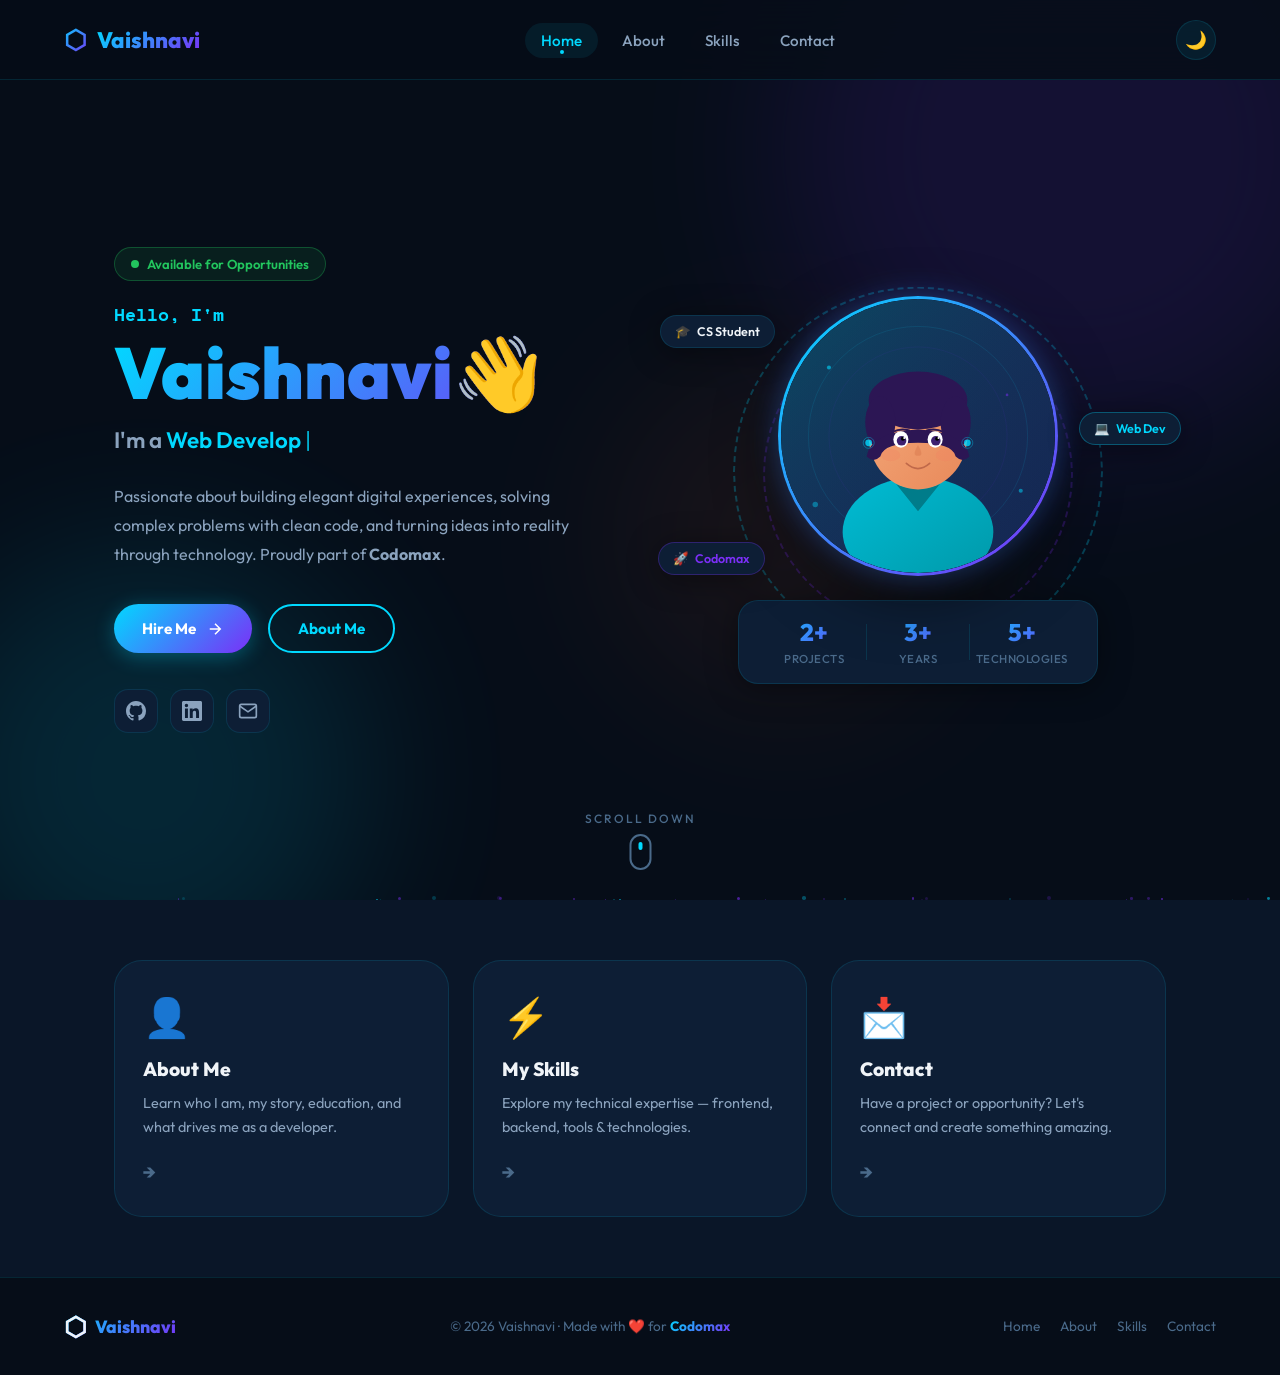
==== index.html @ a6d683fa "Initial commit" ====
<!DOCTYPE html>
<html lang="en">

<head>
    <meta charset="UTF-8">
    <meta name="viewport" content="width=device-width, initial-scale=1.0">
    <meta name="description"
        content="Vaishnavi – Computer Science Student & Web Developer at Codomax. Portfolio home page.">
    <title>Home | Vaishnavi – Codomax</title>
    <link rel="preconnect" href="https://fonts.googleapis.com">
    <link rel="preconnect" href="https://fonts.gstatic.com" crossorigin>
    <link
        href="https://fonts.googleapis.com/css2?family=Outfit:wght@300;400;500;600;700;800;900&family=Space+Mono:wght@400;700&display=swap"
        rel="stylesheet">
    <link rel="stylesheet" href="style.css">
</head>

<body>

    <!-- ===== NAVBAR ===== -->
    <header id="header">
        <nav class="navbar" id="navbar">
            <a href="index.html" class="logo-wrap">
                <span class="logo-icon">⬡</span>
                <span class="logo-text">Vaishnavi</span>
            </a>
            <ul class="nav-links" id="navLinks">
                <li><a href="index.html" class="nav-link active">Home</a></li>
                <li><a href="about.html" class="nav-link">About</a></li>
                <li><a href="skills.html" class="nav-link">Skills</a></li>
                <li><a href="contact.html" class="nav-link">Contact</a></li>
            </ul>
            <div class="nav-actions">
                <button id="themeBtn" aria-label="Toggle theme">🌙</button>
                <button class="hamburger" id="hamburger" aria-label="Toggle menu">
                    <span></span><span></span><span></span>
                </button>
            </div>
        </nav>
    </header>


    <!-- ===== HERO / HOME ===== -->
    <section id="home" class="hero-section">

        <!-- Animated background blobs -->
        <div class="blob blob-1"></div>
        <div class="blob blob-2"></div>
        <div class="blob blob-3"></div>
        <div class="particles" id="particles"></div>

        <div class="hero-container">

            <!-- LEFT: Text -->
            <div class="hero-content anim-left">
                <div class="badge-pill">
                    <span class="badge-dot"></span>
                    Available for Opportunities
                </div>

                <p class="greeting">Hello, I'm</p>
                <h1 class="hero-name">Vaishnavi<span class="wave">👋</span></h1>

                <div class="typewriter-wrap">
                    <span class="static-text">I'm a </span>
                    <span class="typewriter" id="typewriter"></span>
                    <span class="cursor">|</span>
                </div>

                <p class="hero-desc">
                    Passionate about building elegant digital experiences, solving complex problems
                    with clean code, and turning ideas into reality through technology.
                    Proudly part of <strong>Codomax</strong>.
                </p>

                <div class="hero-buttons">
                    <a href="contact.html" class="btn-primary" id="hero-hire-btn">
                        <span>Hire Me</span>
                        <svg width="18" height="18" viewBox="0 0 24 24" fill="none" stroke="currentColor"
                            stroke-width="2">
                            <path d="M5 12h14M12 5l7 7-7 7" />
                        </svg>
                    </a>
                    <a href="about.html" class="btn-outline">About Me</a>
                </div>

                <div class="hero-socials">
                    <a href="https://github.com" target="_blank" rel="noopener" class="social-icon" title="GitHub">
                        <svg viewBox="0 0 24 24" fill="currentColor">
                            <path
                                d="M12 0C5.37 0 0 5.37 0 12c0 5.31 3.435 9.795 8.205 11.385.6.105.825-.255.825-.57 0-.285-.015-1.23-.015-2.235-3.015.555-3.795-.735-4.035-1.41-.135-.345-.72-1.41-1.23-1.695-.42-.225-1.02-.78-.015-.795.945-.015 1.62.87 1.845 1.23 1.08 1.815 2.805 1.305 3.495.99.105-.78.42-1.305.765-1.605-2.67-.3-5.46-1.335-5.46-5.925 0-1.305.465-2.385 1.23-3.225-.12-.3-.54-1.53.12-3.18 0 0 1.005-.315 3.3 1.23.96-.27 1.98-.405 3-.405s2.04.135 3 .405c2.295-1.56 3.3-1.23 3.3-1.23.66 1.65.24 2.88.12 3.18.765.84 1.23 1.905 1.23 3.225 0 4.605-2.805 5.625-5.475 5.925.435.375.81 1.095.81 2.22 0 1.605-.015 2.895-.015 3.3 0 .315.225.69.825.57A12.02 12.02 0 0 0 24 12c0-6.63-5.37-12-12-12z" />
                        </svg>
                    </a>
                    <a href="https://linkedin.com" target="_blank" rel="noopener" class="social-icon" title="LinkedIn">
                        <svg viewBox="0 0 24 24" fill="currentColor">
                            <path
                                d="M20.447 20.452h-3.554v-5.569c0-1.328-.027-3.037-1.852-3.037-1.853 0-2.136 1.445-2.136 2.939v5.667H9.351V9h3.414v1.561h.046c.477-.9 1.637-1.85 3.37-1.85 3.601 0 4.267 2.37 4.267 5.455v6.286zM5.337 7.433a2.062 2.062 0 0 1-2.063-2.065 2.064 2.064 0 1 1 2.063 2.065zm1.782 13.019H3.555V9h3.564v11.452zM22.225 0H1.771C.792 0 0 .774 0 1.729v20.542C0 23.227.792 24 1.771 24h20.451C23.2 24 24 23.227 24 22.271V1.729C24 .774 23.2 0 22.222 0h.003z" />
                        </svg>
                    </a>
                    <a href="mailto:vaishnavi@codomax.com" class="social-icon" title="Email">
                        <svg viewBox="0 0 24 24" fill="none" stroke="currentColor" stroke-width="2">
                            <path d="M4 4h16c1.1 0 2 .9 2 2v12c0 1.1-.9 2-2 2H4c-1.1 0-2-.9-2-2V6c0-1.1.9-2 2-2z" />
                            <polyline points="22,6 12,13 2,6" />
                        </svg>
                    </a>
                </div>
            </div>

            <!-- RIGHT: Avatar -->
            <div class="hero-image-wrap anim-right">
                <div class="hero-image-ring ring-outer"></div>
                <div class="hero-image-ring ring-inner"></div>
                <div class="hero-avatar-container">
                    <svg class="profile-svg" viewBox="0 0 400 400" xmlns="http://www.w3.org/2000/svg">
                        <defs>
                            <linearGradient id="bgGrad" x1="0%" y1="0%" x2="100%" y2="100%">
                                <stop offset="0%" style="stop-color:#0d1b2e" />
                                <stop offset="100%" style="stop-color:#0a2744" />
                            </linearGradient>
                            <linearGradient id="skinGrad" x1="0%" y1="0%" x2="100%" y2="100%">
                                <stop offset="0%" style="stop-color:#f4a97a" />
                                <stop offset="100%" style="stop-color:#e8895a" />
                            </linearGradient>
                            <linearGradient id="shirtGrad" x1="0%" y1="0%" x2="100%" y2="100%">
                                <stop offset="0%" style="stop-color:#00bcd4" />
                                <stop offset="100%" style="stop-color:#0097a7" />
                            </linearGradient>
                            <linearGradient id="glowGrad" x1="0%" y1="0%" x2="100%" y2="100%">
                                <stop offset="0%" style="stop-color:#00d9ff;stop-opacity:0.25" />
                                <stop offset="100%" style="stop-color:#7b2ff7;stop-opacity:0.08" />
                            </linearGradient>
                            <clipPath id="circle">
                                <circle cx="200" cy="200" r="200" />
                            </clipPath>
                        </defs>
                        <circle cx="200" cy="200" r="200" fill="url(#bgGrad)" />
                        <circle cx="200" cy="200" r="200" fill="url(#glowGrad)" />
                        <circle cx="200" cy="200" r="160" fill="none" stroke="#00d9ff" stroke-width="0.5"
                            opacity="0.3" />
                        <circle cx="200" cy="200" r="130" fill="none" stroke="#7b2ff7" stroke-width="0.5"
                            opacity="0.2" />
                        <circle cx="70" cy="100" r="3" fill="#00d9ff" opacity="0.6" />
                        <circle cx="330" cy="140" r="2" fill="#7b2ff7" opacity="0.5" />
                        <circle cx="50" cy="300" r="4" fill="#00d9ff" opacity="0.4" />
                        <circle cx="350" cy="280" r="3" fill="#00d9ff" opacity="0.5" />
                        <ellipse cx="200" cy="340" rx="110" ry="80" fill="url(#shirtGrad)" clip-path="url(#circle)" />
                        <path d="M 168 270 L 200 310 L 232 270 Q 200 285 168 270Z" fill="#007c8a"
                            clip-path="url(#circle)" />
                        <rect x="184" y="240" width="32" height="35" rx="10" fill="url(#skinGrad)"
                            clip-path="url(#circle)" />
                        <ellipse cx="200" cy="200" rx="72" ry="78" fill="url(#skinGrad)" />
                        <ellipse cx="200" cy="148" rx="72" ry="42" fill="#2c1654" />
                        <ellipse cx="145" cy="180" rx="22" ry="38" fill="#2c1654" />
                        <ellipse cx="255" cy="180" rx="22" ry="38" fill="#2c1654" />
                        <path d="M 200 190 Q 270 195 275 230 Q 265 240 255 230 Q 250 210 200 210Z" fill="#2c1654" />
                        <path d="M 200 190 Q 130 195 125 230 Q 135 240 145 230 Q 150 210 200 210Z" fill="#2c1654" />
                        <ellipse cx="175" cy="205" rx="11" ry="12" fill="white" />
                        <ellipse cx="225" cy="205" rx="11" ry="12" fill="white" />
                        <circle cx="176" cy="207" r="7" fill="#3d2070" />
                        <circle cx="226" cy="207" r="7" fill="#3d2070" />
                        <circle cx="178" cy="204" r="3" fill="black" />
                        <circle cx="228" cy="204" r="3" fill="black" />
                        <circle cx="180" cy="203" r="1.5" fill="white" />
                        <circle cx="230" cy="203" r="1.5" fill="white" />
                        <path d="M 163 194 Q 175 188 187 192" stroke="#2c1654" stroke-width="3" fill="none"
                            stroke-linecap="round" />
                        <path d="M 213 192 Q 225 188 237 194" stroke="#2c1654" stroke-width="3" fill="none"
                            stroke-linecap="round" />
                        <path d="M 200 213 Q 193 225 196 228 Q 200 230 204 228 Q 207 225 200 213Z" fill="#d97b4f"
                            opacity="0.5" />
                        <path d="M 183 240 Q 200 255 217 240" stroke="#c0694a" stroke-width="2.5" fill="none"
                            stroke-linecap="round" />
                        <ellipse cx="160" cy="228" rx="14" ry="9" fill="#f08060" opacity="0.3" />
                        <ellipse cx="240" cy="228" rx="14" ry="9" fill="#f08060" opacity="0.3" />
                        <circle cx="128" cy="210" r="5" fill="#00d9ff" opacity="0.8" />
                        <circle cx="272" cy="210" r="5" fill="#00d9ff" opacity="0.8" />
                        <circle cx="128" cy="210" r="8" fill="none" stroke="#00d9ff" stroke-width="1" opacity="0.5" />
                        <circle cx="272" cy="210" r="8" fill="none" stroke="#00d9ff" stroke-width="1" opacity="0.5" />
                    </svg>
                </div>

                <!-- Floating tags -->
                <div class="float-tag tag-1"><span>🎓</span> CS Student</div>
                <div class="float-tag tag-2"><span>💻</span> Web Dev</div>
                <div class="float-tag tag-3"><span>🚀</span> Codomax</div>

                <!-- Stats -->
                <div class="hero-stats">
                    <div class="stat-item">
                        <span class="stat-number">2+</span>
                        <span class="stat-label">Projects</span>
                    </div>
                    <div class="stat-divider"></div>
                    <div class="stat-item">
                        <span class="stat-number">3+</span>
                        <span class="stat-label">Years</span>
                    </div>
                    <div class="stat-divider"></div>
                    <div class="stat-item">
                        <span class="stat-number">5+</span>
                        <span class="stat-label">Technologies</span>
                    </div>
                </div>
            </div>
        </div>

        <!-- Scroll indicator -->
        <div class="scroll-indicator">
            <span>Scroll Down</span>
            <div class="scroll-mouse">
                <div class="scroll-wheel"></div>
            </div>
        </div>
    </section>


    <!-- ===== QUICK NAVIGATION CARDS ===== -->
    <section class="quick-nav-section">
        <div class="container">
            <div class="quick-nav-grid">
                <a href="about.html" class="quick-nav-card" id="qn-about">
                    <div class="qn-icon">👤</div>
                    <h3>About Me</h3>
                    <p>Learn who I am, my story, education, and what drives me as a developer.</p>
                    <span class="qn-arrow">→</span>
                </a>
                <a href="skills.html" class="quick-nav-card" id="qn-skills">
                    <div class="qn-icon">⚡</div>
                    <h3>My Skills</h3>
                    <p>Explore my technical expertise — frontend, backend, tools & technologies.</p>
                    <span class="qn-arrow">→</span>
                </a>
                <a href="contact.html" class="quick-nav-card" id="qn-contact">
                    <div class="qn-icon">📩</div>
                    <h3>Contact</h3>
                    <p>Have a project or opportunity? Let's connect and create something amazing.</p>
                    <span class="qn-arrow">→</span>
                </a>
            </div>
        </div>
    </section>


    <!-- ===== FOOTER ===== -->
    <footer class="footer">
        <div class="footer-inner">
            <a href="index.html" class="footer-logo">
                <span class="logo-icon">⬡</span>
                <span>Vaishnavi</span>
            </a>
            <p class="footer-copy">© 2026 Vaishnavi · Made with <span class="heart">❤️</span> for <strong
                    class="codomax-brand">Codomax</strong></p>
            <div class="footer-links">
                <a href="index.html">Home</a>
                <a href="about.html">About</a>
                <a href="skills.html">Skills</a>
                <a href="contact.html">Contact</a>
            </div>
        </div>
    </footer>

    <button class="back-to-top" id="backToTop" title="Back to top">↑</button>
    <script src="script.js"></script>
</body>

</html>
---- style.css ----
/* ============================================
   CODOMAX PORTFOLIO — style.css
   Author: Vaishnavi | Codomax Project 2024
   ============================================ */

/* ---------- CSS CUSTOM PROPERTIES ---------- */
:root {
    --bg-primary:     #060d18;
    --bg-secondary:   #0a1628;
    --bg-card:        #0d1e35;
    --bg-card-hover:  #112540;
    --bg-nav:         rgba(6, 13, 24, 0.85);

    --cyan:           #00d9ff;
    --cyan-dim:       #00bcd4;
    --purple:         #7b2ff7;
    --purple-dim:     #5b1fd4;
    --orange:         #ff6b35;
    --green:          #22c55e;

    --text-primary:   #f0f4f8;
    --text-secondary: #8ba3be;
    --text-muted:     #4a6a8a;

    --border:         rgba(0, 217, 255, 0.12);
    --border-hover:   rgba(0, 217, 255, 0.35);

    --gradient-main:  linear-gradient(135deg, #00d9ff 0%, #7b2ff7 100%);
    --gradient-card:  linear-gradient(135deg, rgba(0,217,255,0.08) 0%, rgba(123,47,247,0.05) 100%);
    --gradient-hero:  radial-gradient(ellipse at 60% 50%, rgba(123,47,247,0.15) 0%, transparent 60%),
                      radial-gradient(ellipse at 20% 60%, rgba(0,217,255,0.1) 0%, transparent 50%);

    --shadow-card:    0 4px 32px rgba(0,0,0,0.4);
    --shadow-glow:    0 0 30px rgba(0, 217, 255, 0.2);
    --shadow-purple:  0 0 30px rgba(123, 47, 247, 0.2);

    --radius-sm:      8px;
    --radius-md:      14px;
    --radius-lg:      20px;
    --radius-xl:      28px;
    --radius-full:    9999px;

    --transition:     0.3s cubic-bezier(0.4, 0, 0.2, 1);
    --transition-slow: 0.6s cubic-bezier(0.4, 0, 0.2, 1);

    --font-body:      'Outfit', sans-serif;
    --font-mono:      'Space Mono', monospace;

    --nav-h:          80px;
}

/* Light mode overrides */
body.light-mode {
    --bg-primary:     #f0f4f8;
    --bg-secondary:   #e2eaf4;
    --bg-card:        #ffffff;
    --bg-card-hover:  #f5f9ff;
    --bg-nav:         rgba(240, 244, 248, 0.92);
    --text-primary:   #0d1e35;
    --text-secondary: #3a5a7c;
    --text-muted:     #7090b0;
    --border:         rgba(0, 100, 200, 0.12);
    --border-hover:   rgba(0, 100, 200, 0.35);
    --shadow-card:    0 4px 32px rgba(0, 100, 200, 0.1);
}


/* ---------- RESET & BASE ---------- */
*, *::before, *::after {
    margin: 0;
    padding: 0;
    box-sizing: border-box;
}

html {
    scroll-behavior: smooth;
    font-size: 16px;
}

body {
    font-family: var(--font-body);
    background-color: var(--bg-primary);
    color: var(--text-primary);
    min-height: 100vh;
    overflow-x: hidden;
    transition: background-color var(--transition), color var(--transition);
}

::selection {
    background: rgba(0, 217, 255, 0.3);
    color: var(--text-primary);
}

a { text-decoration: none; color: inherit; }
img, svg { display: block; max-width: 100%; }
button { font-family: var(--font-body); }
ul { list-style: none; }


/* ---------- SCROLLBAR ---------- */
::-webkit-scrollbar { width: 6px; }
::-webkit-scrollbar-track { background: var(--bg-primary); }
::-webkit-scrollbar-thumb { background: var(--cyan); border-radius: 10px; }


/* ---------- SHARED UTILITIES ---------- */
.container {
    max-width: 1180px;
    margin: 0 auto;
    padding: 0 5%;
}

.section {
    padding: 100px 0;
    position: relative;
}

.highlight {
    background: var(--gradient-main);
    -webkit-background-clip: text;
    -webkit-text-fill-color: transparent;
    background-clip: text;
}

/* Section header */
.section-header {
    text-align: center;
    margin-bottom: 60px;
}

.section-tag {
    display: inline-block;
    padding: 6px 18px;
    background: rgba(0, 217, 255, 0.1);
    color: var(--cyan);
    border: 1px solid rgba(0, 217, 255, 0.25);
    border-radius: var(--radius-full);
    font-size: 0.8rem;
    font-weight: 600;
    letter-spacing: 2px;
    text-transform: uppercase;
    margin-bottom: 16px;
}

.section-title {
    font-size: clamp(2rem, 4vw, 2.8rem);
    font-weight: 800;
    line-height: 1.2;
    margin-bottom: 14px;
}

.section-subtitle {
    color: var(--text-secondary);
    font-size: 1.05rem;
    max-width: 540px;
    margin: 0 auto;
    line-height: 1.7;
}


/* ---------- BUTTONS ---------- */
.btn-primary {
    display: inline-flex;
    align-items: center;
    gap: 10px;
    padding: 14px 28px;
    background: var(--gradient-main);
    color: #fff;
    font-weight: 700;
    font-size: 0.95rem;
    border-radius: var(--radius-full);
    border: none;
    cursor: pointer;
    transition: var(--transition);
    position: relative;
    overflow: hidden;
    box-shadow: 0 4px 20px rgba(0, 217, 255, 0.3);
}

.btn-primary::before {
    content: '';
    position: absolute;
    inset: 0;
    background: rgba(255,255,255,0.1);
    opacity: 0;
    transition: opacity var(--transition);
}

.btn-primary:hover {
    transform: translateY(-3px);
    box-shadow: 0 8px 30px rgba(0, 217, 255, 0.45);
}
.btn-primary:hover::before { opacity: 1; }
.btn-primary:active { transform: translateY(-1px); }

.btn-outline {
    display: inline-flex;
    align-items: center;
    gap: 10px;
    padding: 13px 28px;
    background: transparent;
    color: var(--cyan);
    font-weight: 700;
    font-size: 0.95rem;
    border-radius: var(--radius-full);
    border: 2px solid var(--cyan);
    cursor: pointer;
    transition: var(--transition);
}
.btn-outline:hover {
    background: rgba(0, 217, 255, 0.1);
    transform: translateY(-3px);
    box-shadow: var(--shadow-glow);
}


/* ---------- NAVBAR ---------- */
#header {
    position: fixed;
    top: 0;
    left: 0;
    right: 0;
    z-index: 1000;
}

.navbar {
    height: var(--nav-h);
    display: flex;
    align-items: center;
    justify-content: space-between;
    padding: 0 5%;
    background: var(--bg-nav);
    backdrop-filter: blur(20px);
    -webkit-backdrop-filter: blur(20px);
    border-bottom: 1px solid var(--border);
    transition: var(--transition);
}

.navbar.scrolled {
    box-shadow: 0 4px 30px rgba(0,0,0,0.4);
    border-bottom-color: rgba(0, 217, 255, 0.2);
}

.logo-wrap {
    display: flex;
    align-items: center;
    gap: 10px;
    font-size: 1.4rem;
    font-weight: 800;
}

.logo-icon {
    font-size: 1.6rem;
    background: var(--gradient-main);
    -webkit-background-clip: text;
    -webkit-text-fill-color: transparent;
    background-clip: text;
    animation: spin-slow 8s linear infinite;
}

@keyframes spin-slow {
    from { filter: hue-rotate(0deg); }
    to   { filter: hue-rotate(360deg); }
}

.logo-text {
    background: var(--gradient-main);
    -webkit-background-clip: text;
    -webkit-text-fill-color: transparent;
    background-clip: text;
}

.nav-links {
    display: flex;
    gap: 8px;
    align-items: center;
}

.nav-link {
    padding: 8px 16px;
    color: var(--text-secondary);
    font-size: 0.95rem;
    font-weight: 500;
    border-radius: var(--radius-full);
    transition: var(--transition);
    position: relative;
}

.nav-link:hover,
.nav-link.active {
    color: var(--cyan);
    background: rgba(0, 217, 255, 0.08);
}

.nav-link.active::after {
    content: '';
    position: absolute;
    bottom: 4px;
    left: 50%;
    transform: translateX(-50%);
    width: 4px;
    height: 4px;
    background: var(--cyan);
    border-radius: 50%;
}

.nav-actions {
    display: flex;
    align-items: center;
    gap: 12px;
}

#themeBtn {
    background: rgba(0,217,255,0.08);
    border: 1px solid var(--border);
    border-radius: var(--radius-full);
    width: 40px;
    height: 40px;
    font-size: 1.1rem;
    cursor: pointer;
    transition: var(--transition);
    display: flex;
    align-items: center;
    justify-content: center;
}
#themeBtn:hover {
    background: rgba(0,217,255,0.15);
    border-color: var(--cyan);
}

/* Hamburger */
.hamburger {
    display: none;
    flex-direction: column;
    gap: 5px;
    background: none;
    border: none;
    cursor: pointer;
    padding: 6px;
}
.hamburger span {
    display: block;
    width: 22px;
    height: 2px;
    background: var(--text-primary);
    border-radius: 2px;
    transition: var(--transition);
}
.hamburger.open span:nth-child(1) { transform: translateY(7px) rotate(45deg); }
.hamburger.open span:nth-child(2) { opacity: 0; }
.hamburger.open span:nth-child(3) { transform: translateY(-7px) rotate(-45deg); }


/* ---------- HERO SECTION ---------- */
.hero-section {
    min-height: 100vh;
    display: flex;
    align-items: center;
    padding-top: var(--nav-h);
    position: relative;
    overflow: hidden;
    background: var(--bg-primary);
}

/* Animated blobs */
.blob {
    position: absolute;
    border-radius: 50%;
    filter: blur(80px);
    opacity: 0.12;
    animation: blob-float 8s ease-in-out infinite;
    pointer-events: none;
}
.blob-1 {
    width: 600px; height: 600px;
    background: var(--purple);
    top: -150px; right: -100px;
    animation-delay: 0s;
}
.blob-2 {
    width: 450px; height: 450px;
    background: var(--cyan);
    bottom: -100px; left: -80px;
    animation-delay: -3s;
}
.blob-3 {
    width: 350px; height: 350px;
    background: var(--orange);
    top: 40%; right: 25%;
    animation-delay: -6s;
    opacity: 0.07;
}

@keyframes blob-float {
    0%, 100% { transform: translate(0, 0) scale(1); }
    33%       { transform: translate(20px, -30px) scale(1.05); }
    66%       { transform: translate(-15px, 20px) scale(0.95); }
}

/* Particles */
.particles {
    position: absolute;
    inset: 0;
    pointer-events: none;
}
.particle {
    position: absolute;
    width: 2px;
    height: 2px;
    background: var(--cyan);
    border-radius: 50%;
    animation: particle-float linear infinite;
    opacity: 0.4;
}
@keyframes particle-float {
    0%   { transform: translateY(100vh); opacity: 0; }
    10%  { opacity: 0.4; }
    90%  { opacity: 0.4; }
    100% { transform: translateY(-20px); opacity: 0; }
}

/* Hero Layout */
.hero-container {
    display: grid;
    grid-template-columns: 1fr 1fr;
    gap: 60px;
    align-items: center;
    width: 100%;
    max-width: 1180px;
    margin: 0 auto;
    padding: 60px 5%;
    position: relative;
    z-index: 2;
}

/* Badge pill */
.badge-pill {
    display: inline-flex;
    align-items: center;
    gap: 8px;
    padding: 8px 16px;
    background: rgba(34, 197, 94, 0.1);
    border: 1px solid rgba(34, 197, 94, 0.3);
    border-radius: var(--radius-full);
    color: var(--green);
    font-size: 0.82rem;
    font-weight: 600;
    margin-bottom: 20px;
}
.badge-dot {
    width: 8px;
    height: 8px;
    background: var(--green);
    border-radius: 50%;
    animation: pulse-dot 2s ease-in-out infinite;
}
@keyframes pulse-dot {
    0%, 100% { transform: scale(1); opacity: 1; }
    50%       { transform: scale(1.5); opacity: 0.6; }
}

.greeting {
    font-size: 1.1rem;
    color: var(--cyan);
    font-weight: 600;
    margin-bottom: 8px;
    font-family: var(--font-mono);
}

.hero-name {
    font-size: clamp(2.8rem, 6vw, 4.5rem);
    font-weight: 900;
    line-height: 1.05;
    margin-bottom: 16px;
    background: var(--gradient-main);
    -webkit-background-clip: text;
    -webkit-text-fill-color: transparent;
    background-clip: text;
}

.wave {
    display: inline-block;
    -webkit-text-fill-color: initial;
    animation: wave-anim 2.5s ease-in-out infinite;
    transform-origin: 70% 70%;
}
@keyframes wave-anim {
    0%,60%,100% { transform: rotate(0deg); }
    10%,30%     { transform: rotate(14deg); }
    20%         { transform: rotate(-8deg); }
    40%         { transform: rotate(-4deg); }
    50%         { transform: rotate(10deg); }
}

/* Typewriter */
.typewriter-wrap {
    font-size: clamp(1.1rem, 2.5vw, 1.4rem);
    font-weight: 600;
    margin-bottom: 24px;
    min-height: 2rem;
}
.static-text { color: var(--text-secondary); }
.typewriter  { color: var(--cyan); }
.cursor {
    color: var(--cyan);
    animation: blink 0.8s step-end infinite;
    font-weight: 300;
}
@keyframes blink {
    0%,100% { opacity: 1; }
    50%     { opacity: 0; }
}

.hero-desc {
    color: var(--text-secondary);
    font-size: 1rem;
    line-height: 1.8;
    max-width: 500px;
    margin-bottom: 36px;
}

.hero-buttons {
    display: flex;
    gap: 16px;
    flex-wrap: wrap;
    margin-bottom: 36px;
}

/* Social icons */
.hero-socials {
    display: flex;
    gap: 12px;
}
.social-icon {
    width: 44px;
    height: 44px;
    background: var(--bg-card);
    border: 1px solid var(--border);
    border-radius: var(--radius-md);
    display: flex;
    align-items: center;
    justify-content: center;
    color: var(--text-secondary);
    transition: var(--transition);
}
.social-icon svg { width: 20px; height: 20px; }
.social-icon:hover {
    background: rgba(0,217,255,0.1);
    border-color: var(--cyan);
    color: var(--cyan);
    transform: translateY(-3px);
    box-shadow: var(--shadow-glow);
}

/* Profile image wrap */
.hero-image-wrap {
    position: relative;
    display: flex;
    flex-direction: column;
    align-items: center;
    gap: 24px;
}

.hero-image-ring {
    position: absolute;
    top: 50%;
    left: 50%;
    border-radius: 50%;
    border: 2px dashed;
    transform: translate(-50%, -55%);
    animation: rotate-ring linear infinite;
}
.ring-outer {
    width: 370px; height: 370px;
    border-color: rgba(0, 217, 255, 0.25);
    animation-duration: 20s;
    animation-direction: normal;
}
.ring-inner {
    width: 310px; height: 310px;
    border-color: rgba(123, 47, 247, 0.25);
    animation-duration: 15s;
    animation-direction: reverse;
}
@keyframes rotate-ring {
    from { transform: translate(-50%, -55%) rotate(0deg); }
    to   { transform: translate(-50%, -55%) rotate(360deg); }
}

.hero-avatar-container {
    width: 280px;
    height: 280px;
    border-radius: 50%;
    overflow: hidden;
    border: 3px solid transparent;
    background: linear-gradient(var(--bg-primary), var(--bg-primary)) padding-box,
                var(--gradient-main) border-box;
    box-shadow: var(--shadow-glow), var(--shadow-purple), 0 20px 60px rgba(0,0,0,0.5);
    position: relative;
    z-index: 2;
    flex-shrink: 0;
}
.profile-svg {
    width: 100%;
    height: 100%;
}

/* Floating tags */
.float-tag {
    position: absolute;
    background: var(--bg-card);
    border: 1px solid var(--border);
    border-radius: var(--radius-full);
    padding: 8px 14px;
    font-size: 0.78rem;
    font-weight: 600;
    color: var(--text-primary);
    white-space: nowrap;
    z-index: 3;
    box-shadow: var(--shadow-card);
    backdrop-filter: blur(10px);
}
.float-tag span { margin-right: 4px; }

.tag-1 {
    top: 5%;
    left: -10px;
    animation: float-tag1 3s ease-in-out infinite;
}
.tag-2 {
    top: 30%;
    right: -15px;
    animation: float-tag2 3.5s ease-in-out infinite;
    color: var(--cyan);
    border-color: rgba(0,217,255,0.3);
}
.tag-3 {
    bottom: 28%;
    left: -12px;
    animation: float-tag3 4s ease-in-out infinite;
    color: var(--purple);
    border-color: rgba(123,47,247,0.3);
}

@keyframes float-tag1 {
    0%,100% { transform: translateY(0); }
    50%     { transform: translateY(-8px); }
}
@keyframes float-tag2 {
    0%,100% { transform: translateY(0); }
    50%     { transform: translateY(8px); }
}
@keyframes float-tag3 {
    0%,100% { transform: translateY(0); }
    50%     { transform: translateY(-6px); }
}

/* Stats bar */
.hero-stats {
    display: flex;
    align-items: center;
    gap: 0;
    background: var(--bg-card);
    border: 1px solid var(--border);
    border-radius: var(--radius-lg);
    padding: 16px 24px;
    width: 100%;
    max-width: 360px;
    box-shadow: var(--shadow-card);
    backdrop-filter: blur(10px);
}
.stat-item {
    flex: 1;
    text-align: center;
}
.stat-number {
    display: block;
    font-size: 1.5rem;
    font-weight: 800;
    background: var(--gradient-main);
    -webkit-background-clip: text;
    -webkit-text-fill-color: transparent;
    background-clip: text;
}
.stat-label {
    font-size: 0.72rem;
    color: var(--text-muted);
    font-weight: 500;
    text-transform: uppercase;
    letter-spacing: 0.5px;
}
.stat-divider {
    width: 1px;
    height: 36px;
    background: var(--border);
}

/* Scroll indicator */
.scroll-indicator {
    position: absolute;
    bottom: 30px;
    left: 50%;
    transform: translateX(-50%);
    display: flex;
    flex-direction: column;
    align-items: center;
    gap: 8px;
    color: var(--text-muted);
    font-size: 0.75rem;
    font-weight: 500;
    letter-spacing: 2px;
    text-transform: uppercase;
    z-index: 2;
    animation: fade-in 1.5s ease 1.5s both;
}
.scroll-mouse {
    width: 22px;
    height: 36px;
    border: 2px solid var(--text-muted);
    border-radius: 11px;
    display: flex;
    justify-content: center;
    padding-top: 6px;
}
.scroll-wheel {
    width: 4px;
    height: 8px;
    background: var(--cyan);
    border-radius: 2px;
    animation: scroll-wheel 2s ease-in-out infinite;
}
@keyframes scroll-wheel {
    0%   { transform: translateY(0); opacity: 1; }
    100% { transform: translateY(14px); opacity: 0; }
}
@keyframes fade-in {
    from { opacity: 0; transform: translateX(-50%) translateY(10px); }
    to   { opacity: 1; transform: translateX(-50%) translateY(0); }
}


/* ---------- ABOUT SECTION ---------- */
.about-section {
    background: var(--bg-secondary);
}

.about-grid {
    display: grid;
    grid-template-columns: 1fr 1.3fr;
    gap: 60px;
    align-items: center;
}

.about-img-wrap {
    position: relative;
}
.about-svg {
    width: 100%;
    border-radius: var(--radius-lg);
    box-shadow: var(--shadow-card);
    border: 1px solid var(--border);
}
.about-experience-badge {
    position: absolute;
    bottom: -18px;
    right: -18px;
    background: var(--gradient-main);
    color: white;
    border-radius: var(--radius-md);
    padding: 14px 18px;
    text-align: center;
    box-shadow: 0 8px 30px rgba(0,217,255,0.35);
}
.badge-years {
    display: block;
    font-size: 1.8rem;
    font-weight: 900;
    line-height: 1;
}
.badge-text {
    font-size: 0.72rem;
    font-weight: 600;
    opacity: 0.9;
    line-height: 1.3;
}

.info-cards {
    display: flex;
    flex-direction: column;
    gap: 10px;
    margin-top: 30px;
}
.info-card {
    display: flex;
    align-items: center;
    gap: 14px;
    background: var(--bg-card);
    border: 1px solid var(--border);
    border-radius: var(--radius-md);
    padding: 14px 18px;
    transition: var(--transition);
}
.info-card:hover {
    border-color: var(--border-hover);
    transform: translateX(4px);
}
.info-icon {
    font-size: 1.4rem;
    flex-shrink: 0;
}
.info-card strong {
    display: block;
    font-size: 0.8rem;
    color: var(--text-muted);
    text-transform: uppercase;
    letter-spacing: 1px;
    margin-bottom: 2px;
}
.info-card p {
    color: var(--text-primary);
    font-weight: 600;
    font-size: 0.9rem;
}

.about-right { }
.about-heading {
    font-size: 1.7rem;
    font-weight: 800;
    margin-bottom: 20px;
}
.about-text {
    color: var(--text-secondary);
    line-height: 1.8;
    margin-bottom: 16px;
    font-size: 0.97rem;
}
.about-text strong { color: var(--text-primary); }

.about-details {
    display: grid;
    grid-template-columns: 1fr 1fr;
    gap: 12px;
    margin: 28px 0 32px;
    padding: 24px;
    background: var(--bg-card);
    border: 1px solid var(--border);
    border-radius: var(--radius-lg);
}
.detail-row {
    display: flex;
    flex-direction: column;
    gap: 3px;
}
.detail-label {
    font-size: 0.75rem;
    color: var(--text-muted);
    text-transform: uppercase;
    letter-spacing: 1px;
    font-weight: 600;
}
.detail-value {
    font-weight: 700;
    font-size: 0.92rem;
    color: var(--text-primary);
}
.detail-value.available {
    color: var(--green);
}

.about-cta {
    margin-top: 8px;
}


/* ---------- SKILLS SECTION ---------- */
.skills-section {
    background: var(--bg-primary);
}

/* Skill Tabs */
.skill-tabs {
    display: flex;
    justify-content: center;
    gap: 8px;
    margin-bottom: 40px;
}
.skill-tab {
    padding: 10px 24px;
    border: 1px solid var(--border);
    background: var(--bg-card);
    color: var(--text-secondary);
    border-radius: var(--radius-full);
    font-size: 0.9rem;
    font-weight: 600;
    cursor: pointer;
    transition: var(--transition);
}
.skill-tab:hover {
    border-color: var(--border-hover);
    color: var(--cyan);
}
.skill-tab.active {
    background: var(--gradient-main);
    border-color: transparent;
    color: white;
    box-shadow: 0 4px 20px rgba(0,217,255,0.3);
}

/* Skill Panels */
.skill-panel {
    display: none;
}
.skill-panel.active {
    display: block;
    animation: panel-appear 0.4s ease;
}
@keyframes panel-appear {
    from { opacity: 0; transform: translateY(10px); }
    to   { opacity: 1; transform: translateY(0); }
}

.skills-grid {
    display: grid;
    grid-template-columns: repeat(2, 1fr);
    gap: 18px;
}

.skill-item {
    display: flex;
    align-items: center;
    gap: 16px;
    background: var(--bg-card);
    border: 1px solid var(--border);
    border-radius: var(--radius-lg);
    padding: 20px;
    transition: var(--transition);
}
.skill-item:hover {
    border-color: var(--border-hover);
    transform: translateY(-3px);
    box-shadow: var(--shadow-card);
}

.skill-icon-wrap {
    width: 50px;
    height: 50px;
    border-radius: var(--radius-md);
    background: color-mix(in srgb, var(--color) 15%, transparent);
    border: 1px solid color-mix(in srgb, var(--color) 30%, transparent);
    display: flex;
    align-items: center;
    justify-content: center;
    flex-shrink: 0;
    font-size: 1.4rem;
}

.skill-info { flex: 1; min-width: 0; }

.skill-header {
    display: flex;
    justify-content: space-between;
    align-items: center;
    margin-bottom: 10px;
}
.skill-name {
    font-weight: 700;
    font-size: 0.9rem;
}
.skill-percent {
    font-size: 0.82rem;
    font-weight: 700;
    color: var(--cyan);
    font-family: var(--font-mono);
}

.skill-bar {
    width: 100%;
    height: 6px;
    background: rgba(255,255,255,0.07);
    border-radius: var(--radius-full);
    overflow: hidden;
}
.skill-fill {
    height: 100%;
    width: 0;
    background: linear-gradient(90deg, var(--color), color-mix(in srgb, var(--color) 70%, white));
    border-radius: var(--radius-full);
    transition: width 1.2s cubic-bezier(0.4, 0, 0.2, 1);
}

/* Tech strip */
.tech-strip {
    display: flex;
    justify-content: center;
    flex-wrap: wrap;
    gap: 16px;
    margin-top: 50px;
    padding: 30px;
    background: var(--bg-card);
    border: 1px solid var(--border);
    border-radius: var(--radius-xl);
}
.tech-item {
    display: flex;
    flex-direction: column;
    align-items: center;
    gap: 6px;
    padding: 14px 18px;
    border-radius: var(--radius-md);
    background: rgba(255,255,255,0.03);
    border: 1px solid var(--border);
    cursor: default;
    transition: var(--transition);
    min-width: 72px;
}
.tech-item span { font-size: 1.6rem; }
.tech-item small {
    font-size: 0.72rem;
    color: var(--text-muted);
    font-weight: 600;
}
.tech-item:hover {
    border-color: var(--border-hover);
    background: rgba(0,217,255,0.06);
    transform: translateY(-4px);
}


/* ---------- CONTACT SECTION ---------- */
.contact-section {
    background: var(--bg-secondary);
}

.contact-grid {
    display: grid;
    grid-template-columns: 1fr 1.4fr;
    gap: 50px;
    align-items: start;
}

.contact-info-title {
    font-size: 1.5rem;
    font-weight: 800;
    margin-bottom: 14px;
}
.contact-info-desc {
    color: var(--text-secondary);
    line-height: 1.8;
    margin-bottom: 30px;
    font-size: 0.95rem;
}

.contact-cards {
    display: flex;
    flex-direction: column;
    gap: 12px;
    margin-bottom: 30px;
}
.contact-card {
    display: flex;
    align-items: center;
    gap: 16px;
    padding: 16px 20px;
    background: var(--bg-card);
    border: 1px solid var(--border);
    border-radius: var(--radius-md);
    transition: var(--transition);
}
.contact-card:hover {
    border-color: var(--border-hover);
    transform: translateX(4px);
}
.contact-card-icon {
    width: 46px;
    height: 46px;
    background: color-mix(in srgb, var(--c) 12%, transparent);
    border: 1px solid color-mix(in srgb, var(--c) 25%, transparent);
    border-radius: var(--radius-md);
    display: flex;
    align-items: center;
    justify-content: center;
    flex-shrink: 0;
    color: var(--c);
}
.contact-card-icon svg { width: 20px; height: 20px; }
.contact-card strong {
    display: block;
    font-size: 0.78rem;
    color: var(--text-muted);
    text-transform: uppercase;
    letter-spacing: 1px;
    margin-bottom: 3px;
}
.contact-card p {
    font-weight: 600;
    font-size: 0.9rem;
    color: var(--text-primary);
}

.contact-socials {
    display: flex;
    align-items: center;
    gap: 10px;
    flex-wrap: wrap;
    font-size: 0.85rem;
    color: var(--text-muted);
}
.social-btn {
    padding: 7px 16px;
    border: 1px solid var(--border);
    border-radius: var(--radius-full);
    font-size: 0.82rem;
    font-weight: 600;
    color: var(--text-secondary);
    transition: var(--transition);
}
.social-btn:hover {
    border-color: var(--cyan);
    color: var(--cyan);
    background: rgba(0,217,255,0.07);
}

/* Contact Form */
.contact-form-wrap {
    background: var(--bg-card);
    border: 1px solid var(--border);
    border-radius: var(--radius-xl);
    padding: 36px;
    box-shadow: var(--shadow-card);
}

#contactForm {
    display: flex;
    flex-direction: column;
    gap: 18px;
}
.form-row {
    display: grid;
    grid-template-columns: 1fr 1fr;
    gap: 16px;
}
.form-group {
    display: flex;
    flex-direction: column;
    gap: 8px;
}
.form-group label {
    font-size: 0.82rem;
    font-weight: 600;
    color: var(--text-muted);
    text-transform: uppercase;
    letter-spacing: 0.8px;
}
.form-group input,
.form-group textarea {
    padding: 14px 16px;
    background: var(--bg-secondary);
    border: 1.5px solid var(--border);
    border-radius: var(--radius-md);
    color: var(--text-primary);
    font-family: var(--font-body);
    font-size: 0.95rem;
    transition: var(--transition);
    outline: none;
    resize: none;
}
.form-group input:focus,
.form-group textarea:focus {
    border-color: var(--cyan);
    box-shadow: 0 0 0 3px rgba(0,217,255,0.1);
    background: var(--bg-primary);
}
.form-group input::placeholder,
.form-group textarea::placeholder {
    color: var(--text-muted);
}

.form-submit {
    width: 100%;
    justify-content: center;
    font-size: 1rem;
}

.form-success {
    display: none;
    text-align: center;
    color: var(--green);
    font-weight: 600;
    font-size: 0.95rem;
    padding: 12px;
    background: rgba(34,197,94,0.1);
    border: 1px solid rgba(34,197,94,0.3);
    border-radius: var(--radius-md);
}
.form-success.show { display: block; animation: panel-appear 0.4s ease; }


/* ---------- FOOTER ---------- */
.footer {
    background: var(--bg-primary);
    border-top: 1px solid var(--border);
    padding: 32px 5%;
}
.footer-inner {
    max-width: 1180px;
    margin: 0 auto;
    display: flex;
    align-items: center;
    justify-content: space-between;
    flex-wrap: wrap;
    gap: 16px;
}
.footer-logo {
    display: flex;
    align-items: center;
    gap: 8px;
    font-weight: 800;
    font-size: 1.1rem;
    background: var(--gradient-main);
    -webkit-background-clip: text;
    -webkit-text-fill-color: transparent;
    background-clip: text;
}
.footer-logo .logo-icon { -webkit-text-fill-color: initial; }
.footer-copy {
    color: var(--text-muted);
    font-size: 0.85rem;
}
.heart { animation: heartbeat 1.5s ease infinite; display: inline-block; }
@keyframes heartbeat {
    0%,100% { transform: scale(1); }
    50%     { transform: scale(1.3); }
}
.codomax-brand {
    background: var(--gradient-main);
    -webkit-background-clip: text;
    -webkit-text-fill-color: transparent;
    background-clip: text;
}
.footer-links {
    display: flex;
    gap: 20px;
}
.footer-links a {
    color: var(--text-muted);
    font-size: 0.85rem;
    transition: color var(--transition);
}
.footer-links a:hover { color: var(--cyan); }

/* Back to top */
.back-to-top {
    position: fixed;
    bottom: 30px;
    right: 30px;
    width: 44px;
    height: 44px;
    background: var(--gradient-main);
    color: white;
    border: none;
    border-radius: var(--radius-full);
    font-size: 1.2rem;
    cursor: pointer;
    opacity: 0;
    visibility: hidden;
    transform: translateY(10px);
    transition: var(--transition);
    box-shadow: 0 4px 20px rgba(0,217,255,0.35);
    z-index: 999;
}
.back-to-top.show {
    opacity: 1;
    visibility: visible;
    transform: translateY(0);
}
.back-to-top:hover { transform: translateY(-3px); }


/* ---------- ANIMATIONS ---------- */
.reveal {
    opacity: 0;
    transform: translateY(30px);
    transition: opacity 0.7s ease, transform 0.7s ease;
}
.reveal.visible {
    opacity: 1;
    transform: translateY(0);
}
.reveal-left {
    opacity: 0;
    transform: translateX(-30px);
    transition: opacity 0.7s ease, transform 0.7s ease;
}
.reveal-left.visible {
    opacity: 1;
    transform: translateX(0);
}
.reveal-right {
    opacity: 0;
    transform: translateX(30px);
    transition: opacity 0.7s ease, transform 0.7s ease;
}
.reveal-right.visible {
    opacity: 1;
    transform: translateX(0);
}


/* ---------- RESPONSIVE ---------- */
@media (max-width: 1024px) {
    .hero-container {
        grid-template-columns: 1fr;
        text-align: center;
    }
    .hero-image-wrap {
        order: -1;
    }
    .hero-desc { margin: 0 auto 36px; }
    .hero-buttons, .hero-socials { justify-content: center; }
    .hero-stats { max-width: 400px; margin: 0 auto; }
    .ring-outer { width: 310px; height: 310px; }
    .ring-inner { width: 260px; height: 260px; }
    .hero-avatar-container { width: 240px; height: 240px; }

    .about-grid { grid-template-columns: 1fr; }
    .about-left { max-width: 420px; margin: 0 auto; }
    .about-experience-badge { bottom: -10px; right: 10px; }
}

@media (max-width: 768px) {
    :root { --nav-h: 70px; }

    .nav-links {
        position: fixed;
        top: var(--nav-h);
        left: 0;
        right: 0;
        background: var(--bg-nav);
        backdrop-filter: blur(20px);
        -webkit-backdrop-filter: blur(20px);
        flex-direction: column;
        align-items: center;
        padding: 24px;
        gap: 6px;
        border-bottom: 1px solid var(--border);
        transform: translateY(-110%);
        transition: var(--transition);
    }
    .nav-links.open { transform: translateY(0); }
    .hamburger { display: flex; }

    .hero-container { padding: 40px 5%; }
    .hero-name { font-size: 2.8rem; }

    .skills-grid { grid-template-columns: 1fr; }

    .contact-grid { grid-template-columns: 1fr; }
    .form-row { grid-template-columns: 1fr; }

    .footer-inner {
        flex-direction: column;
        text-align: center;
    }

    .float-tag { display: none; }
    .ring-outer, .ring-inner { display: none; }

    .about-details { grid-template-columns: 1fr; }
}

@media (max-width: 480px) {
    .hero-stats { flex-direction: column; padding: 20px; }
    .stat-divider { width: 50%; height: 1px; }
    .section { padding: 70px 0; }
    .section-header { margin-bottom: 40px; }
}


/* ============================================
   MULTI-PAGE EXTRAS
   ============================================ */

/* ---------- PAGE HERO BANNER ---------- */
.page-hero {
    min-height: 300px;
    display: flex;
    align-items: center;
    padding-top: var(--nav-h);
    position: relative;
    overflow: hidden;
    background: var(--bg-primary);
}
.page-hero-inner {
    position: relative;
    z-index: 2;
    padding: 60px 5%;
    text-align: center;
}
.page-hero-title {
    font-size: clamp(2.2rem, 5vw, 3.5rem);
    font-weight: 900;
    margin: 12px 0;
    line-height: 1.15;
}
.page-hero-sub {
    color: var(--text-secondary);
    font-size: 1.05rem;
    margin-top: 10px;
    max-width: 520px;
    margin-left: auto;
    margin-right: auto;
    line-height: 1.7;
}

/* ---------- BREADCRUMB ---------- */
.breadcrumb {
    display: flex;
    align-items: center;
    justify-content: center;
    gap: 8px;
    margin-top: 20px;
    font-size: 0.85rem;
    color: var(--text-muted);
}
.breadcrumb a {
    color: var(--cyan);
    transition: opacity var(--transition);
}
.breadcrumb a:hover { opacity: 0.7; }
.bc-active { color: var(--text-secondary); font-weight: 600; }

/* ---------- QUICK NAV CARDS (Home) ---------- */
.quick-nav-section {
    background: var(--bg-secondary);
    padding: 60px 0;
}
.quick-nav-grid {
    display: grid;
    grid-template-columns: repeat(3, 1fr);
    gap: 24px;
}
.quick-nav-card {
    display: block;
    background: var(--bg-card);
    border: 1px solid var(--border);
    border-radius: var(--radius-xl);
    padding: 32px 28px;
    transition: var(--transition);
    position: relative;
    overflow: hidden;
    text-decoration: none;
}
.quick-nav-card::before {
    content: '';
    position: absolute;
    inset: 0;
    background: var(--gradient-main);
    opacity: 0;
    transition: opacity var(--transition);
}
.quick-nav-card:hover {
    transform: translateY(-6px);
    border-color: var(--border-hover);
    box-shadow: var(--shadow-card);
}
.quick-nav-card:hover::before { opacity: 0.04; }
.quick-nav-card:hover .qn-arrow {
    transform: translateX(6px);
    color: var(--cyan);
}
.qn-icon {
    font-size: 2.4rem;
    margin-bottom: 16px;
    display: block;
    position: relative;
    z-index: 1;
}
.quick-nav-card h3 {
    font-size: 1.2rem;
    font-weight: 800;
    margin-bottom: 10px;
    position: relative;
    z-index: 1;
}
.quick-nav-card p {
    color: var(--text-secondary);
    font-size: 0.9rem;
    line-height: 1.7;
    margin-bottom: 20px;
    position: relative;
    z-index: 1;
}
.qn-arrow {
    display: inline-block;
    font-size: 1.2rem;
    font-weight: 700;
    color: var(--text-muted);
    transition: var(--transition);
    position: relative;
    z-index: 1;
}
@media (max-width: 768px) {
    .quick-nav-grid { grid-template-columns: 1fr; }
}

/* ---------- INTERESTS GRID (About) ---------- */
.interests-section {
    background: var(--bg-primary);
}
.interests-grid {
    display: grid;
    grid-template-columns: repeat(3, 1fr);
    gap: 22px;
}
.interest-card {
    background: var(--bg-card);
    border: 1px solid var(--border);
    border-radius: var(--radius-lg);
    padding: 28px 24px;
    text-align: center;
    transition: var(--transition);
    animation-delay: var(--delay, 0s);
}
.interest-card:hover {
    border-color: var(--border-hover);
    transform: translateY(-5px);
    box-shadow: var(--shadow-card);
}
.interest-icon {
    font-size: 2.2rem;
    display: block;
    margin-bottom: 14px;
}
.interest-card h3 {
    font-size: 1rem;
    font-weight: 700;
    margin-bottom: 10px;
}
.interest-card p {
    color: var(--text-secondary);
    font-size: 0.88rem;
    line-height: 1.65;
}
@media (max-width: 768px) {
    .interests-grid { grid-template-columns: repeat(2, 1fr); }
}
@media (max-width: 480px) {
    .interests-grid { grid-template-columns: 1fr; }
}

/* ---------- CTA STRIP ---------- */
.cta-strip {
    background: linear-gradient(135deg, rgba(0,217,255,0.08) 0%, rgba(123,47,247,0.08) 100%);
    border-top: 1px solid var(--border);
    border-bottom: 1px solid var(--border);
    padding: 50px 5%;
}
.cta-strip-inner {
    display: flex;
    align-items: center;
    justify-content: space-between;
    gap: 30px;
    flex-wrap: wrap;
}
.cta-strip h2 {
    font-size: 1.6rem;
    font-weight: 800;
    margin-bottom: 6px;
}
.cta-strip p {
    color: var(--text-secondary);
    font-size: 0.95rem;
}
.cta-strip-btns {
    display: flex;
    gap: 14px;
    flex-shrink: 0;
    flex-wrap: wrap;
}

/* ---------- FAQ GRID (Contact) ---------- */
.faq-section {
    background: var(--bg-primary);
}
.faq-grid {
    display: grid;
    grid-template-columns: repeat(2, 1fr);
    gap: 20px;
}
.faq-item {
    background: var(--bg-card);
    border: 1px solid var(--border);
    border-radius: var(--radius-lg);
    padding: 26px 24px;
    transition: var(--transition);
    animation-delay: var(--delay, 0s);
}
.faq-item:hover {
    border-color: var(--border-hover);
    transform: translateY(-3px);
}
.faq-item h4 {
    font-size: 1rem;
    font-weight: 700;
    color: var(--cyan);
    margin-bottom: 10px;
}
.faq-item p {
    color: var(--text-secondary);
    font-size: 0.9rem;
    line-height: 1.7;
}
@media (max-width: 768px) {
    .faq-grid { grid-template-columns: 1fr; }
}

/* ---------- FORM SELECT ---------- */
.form-select {
    padding: 14px 16px;
    background: var(--bg-secondary);
    border: 1.5px solid var(--border);
    border-radius: var(--radius-md);
    color: var(--text-primary);
    font-family: var(--font-body);
    font-size: 0.95rem;
    transition: var(--transition);
    outline: none;
    width: 100%;
    cursor: pointer;
    appearance: none;
    background-image: url("data:image/svg+xml,%3Csvg xmlns='http://www.w3.org/2000/svg' viewBox='0 0 24 24' fill='none' stroke='%238ba3be' stroke-width='2'%3E%3Cpolyline points='6 9 12 15 18 9'/%3E%3C/svg%3E");
    background-repeat: no-repeat;
    background-position: right 14px center;
    background-size: 18px;
    padding-right: 44px;
}
.form-select:focus {
    border-color: var(--cyan);
    box-shadow: 0 0 0 3px rgba(0,217,255,0.1);
}
.form-select option {
    background: var(--bg-card);
    color: var(--text-primary);
}

/* Form required star */
.req { color: #ff6b6b; margin-left: 2px; }

/* Form header inside card */
.form-header {
    margin-bottom: 24px;
    padding-bottom: 20px;
    border-bottom: 1px solid var(--border);
}
.form-header h3 {
    font-size: 1.3rem;
    font-weight: 800;
    margin-bottom: 6px;
}
.form-header p {
    color: var(--text-secondary);
    font-size: 0.88rem;
}

/* ---------- CONTACT MAP BOX ---------- */
.contact-map-box {
    display: flex;
    align-items: center;
    gap: 16px;
    margin-top: 24px;
    padding: 18px 20px;
    background: var(--bg-card);
    border: 1px solid var(--border);
    border-radius: var(--radius-lg);
}
.map-pulse {
    position: relative;
    width: 36px;
    height: 36px;
    flex-shrink: 0;
    display: flex;
    align-items: center;
    justify-content: center;
}
.map-dot {
    width: 12px;
    height: 12px;
    background: var(--cyan);
    border-radius: 50%;
    z-index: 1;
    position: relative;
}
.map-ring {
    position: absolute;
    inset: 0;
    border: 2px solid var(--cyan);
    border-radius: 50%;
    animation: ping 1.8s ease-in-out infinite;
    opacity: 0;
}
@keyframes ping {
    0%   { transform: scale(0.5); opacity: 0.6; }
    100% { transform: scale(1.8); opacity: 0; }
}
.contact-map-box strong {
    display: block;
    font-size: 0.9rem;
    font-weight: 700;
    margin-bottom: 3px;
}
.contact-map-box p {
    color: var(--text-secondary);
    font-size: 0.82rem;
}

/* ---------- ENTRANCE ANIMATIONS ---------- */
.anim-left {
    opacity: 0;
    transform: translateX(-30px);
    animation: slide-in-left 0.7s ease forwards;
    animation-delay: 0.2s;
}
.anim-right {
    opacity: 0;
    transform: translateX(30px);
    animation: slide-in-right 0.7s ease forwards;
    animation-delay: 0.3s;
}
.anim-up {
    opacity: 0;
    transform: translateY(24px);
    animation: slide-in-up 0.6s ease forwards;
    animation-delay: var(--delay, 0.1s);
}
@keyframes slide-in-left {
    to { opacity: 1; transform: translateX(0); }
}
@keyframes slide-in-right {
    to { opacity: 1; transform: translateX(0); }
}
@keyframes slide-in-up {
    to { opacity: 1; transform: translateY(0); }
}
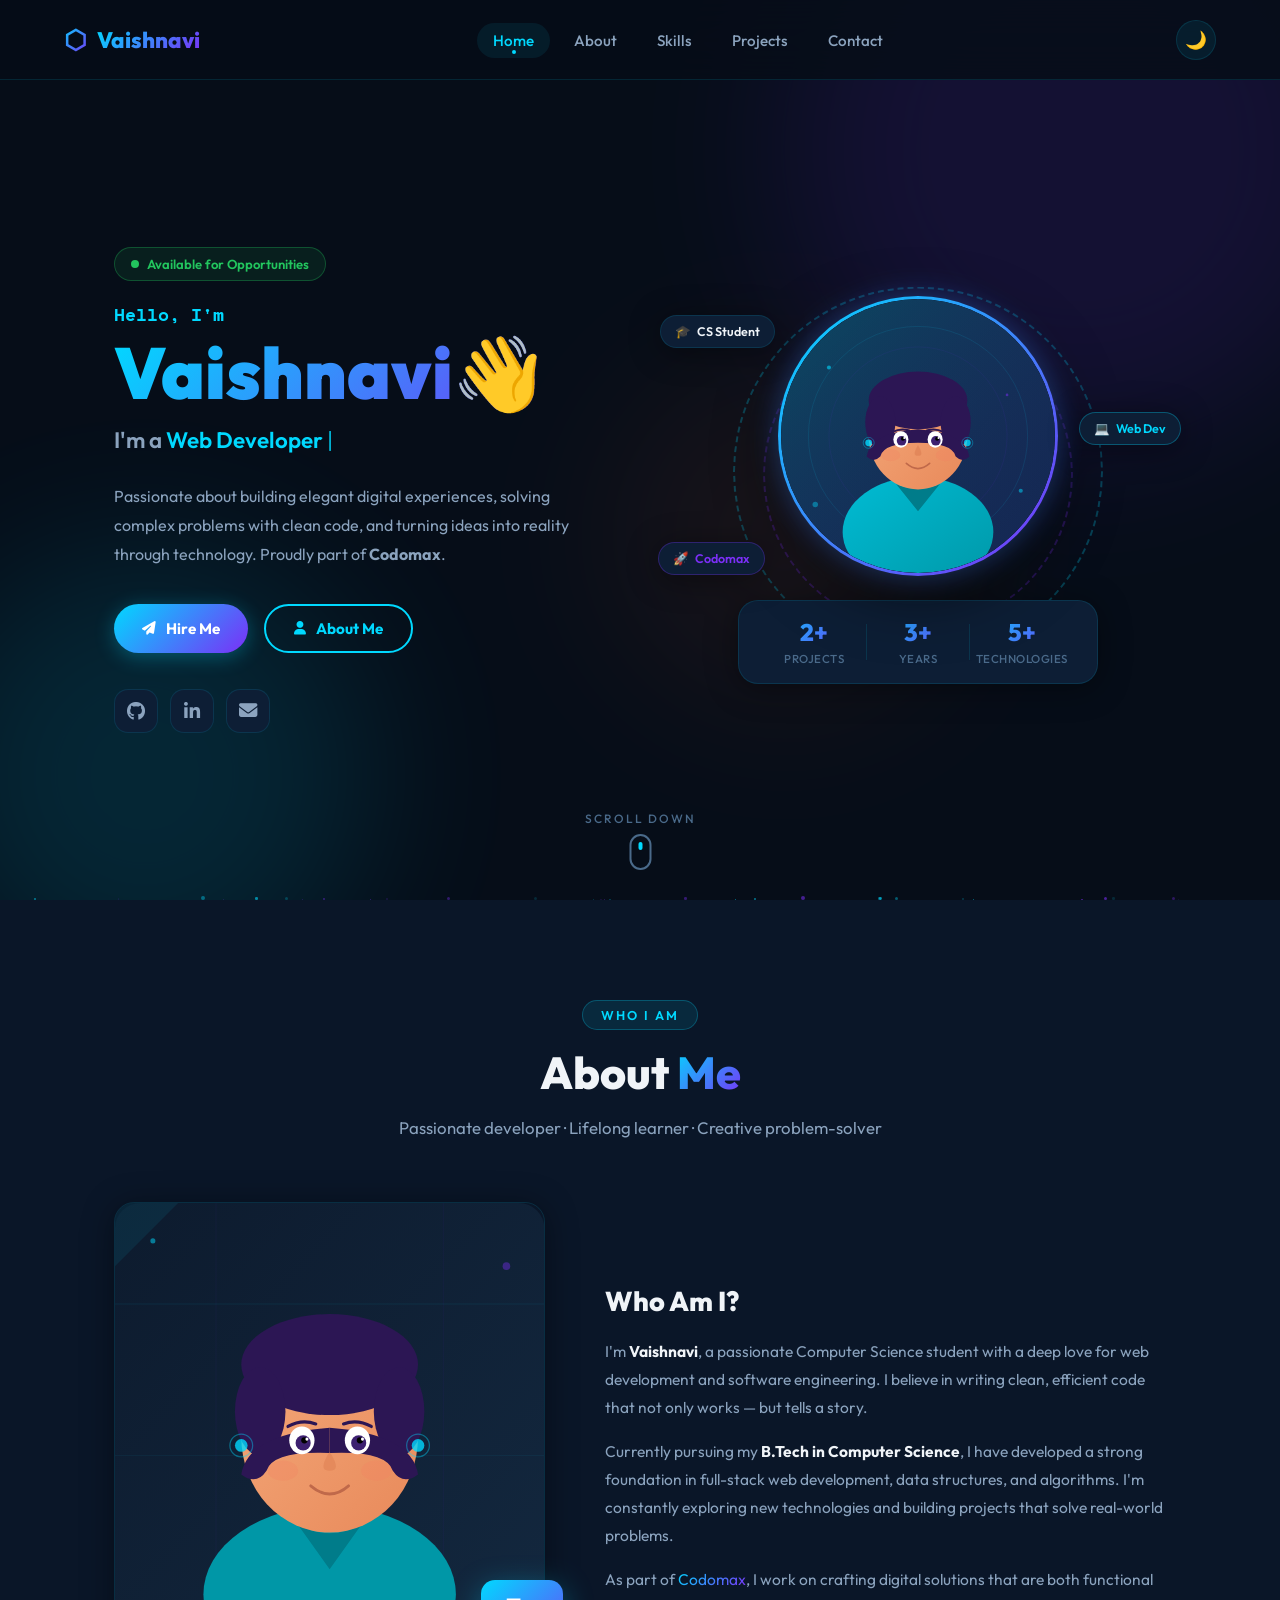
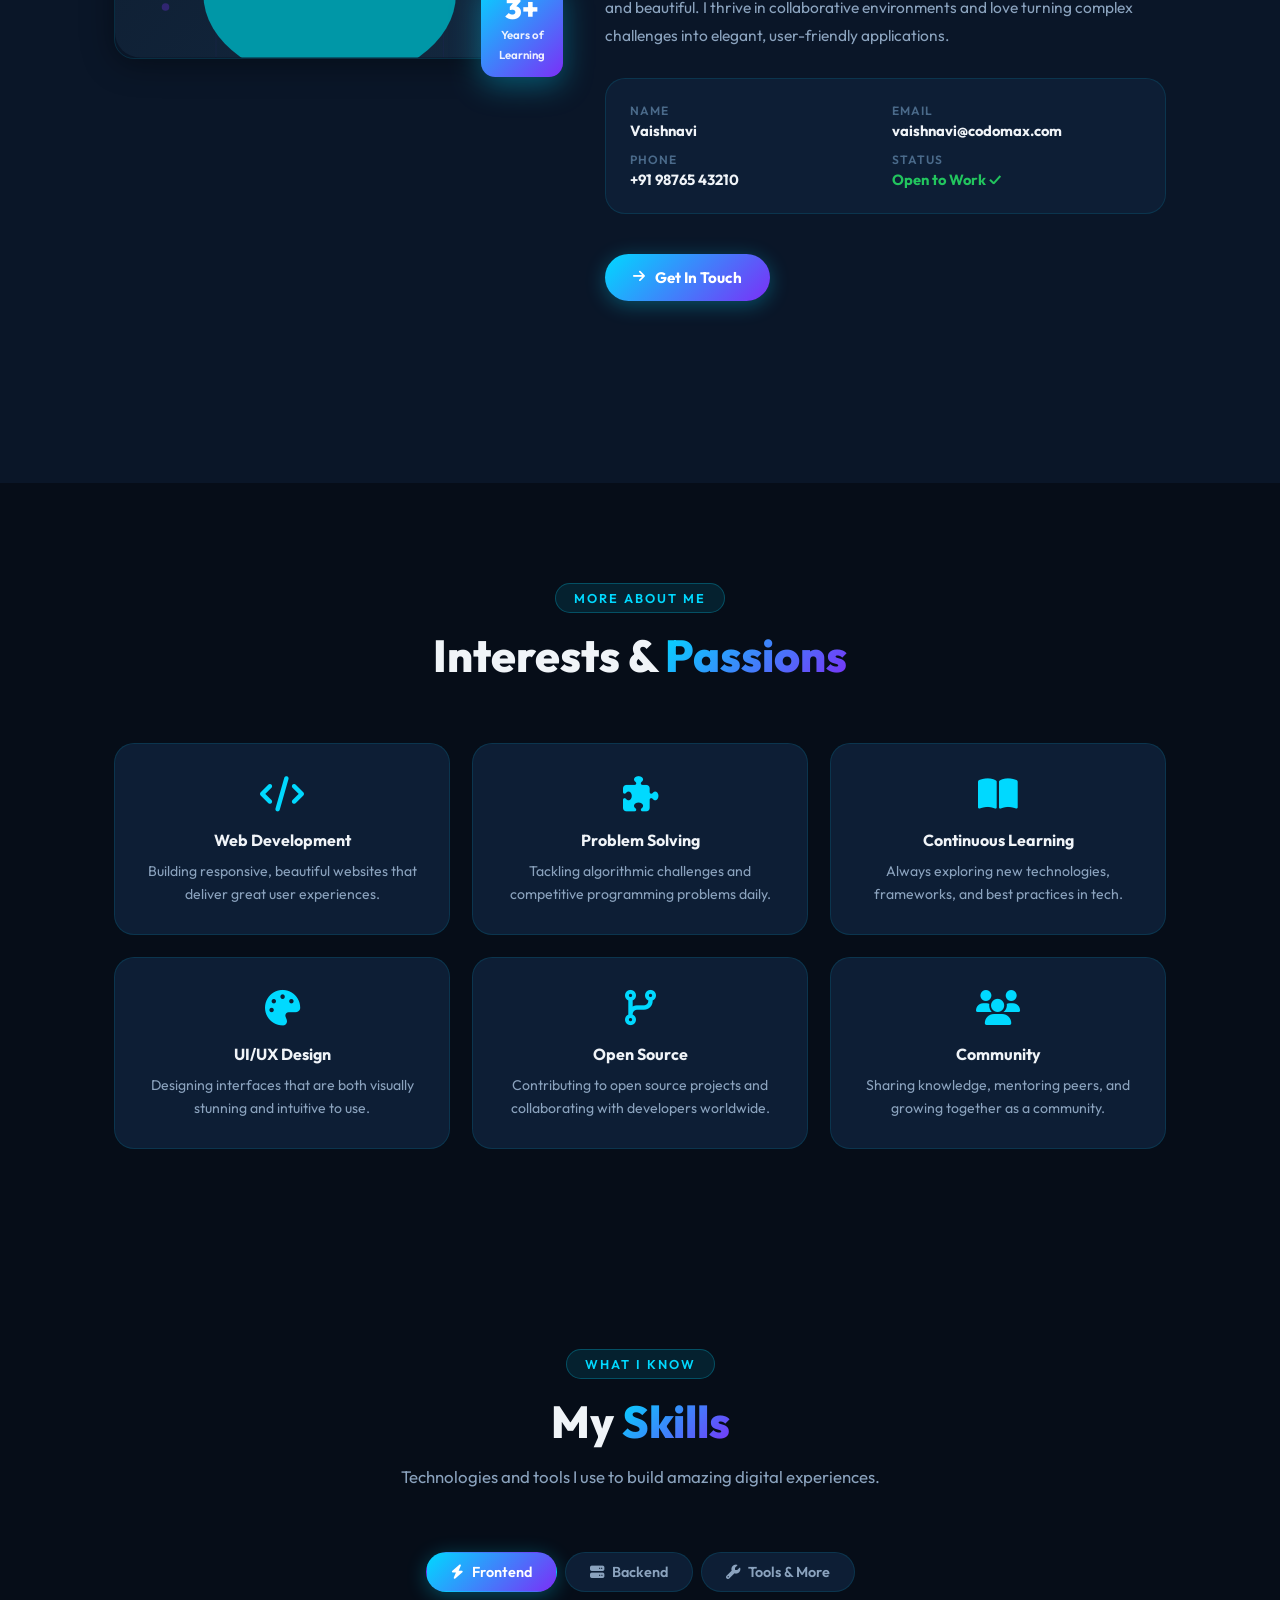
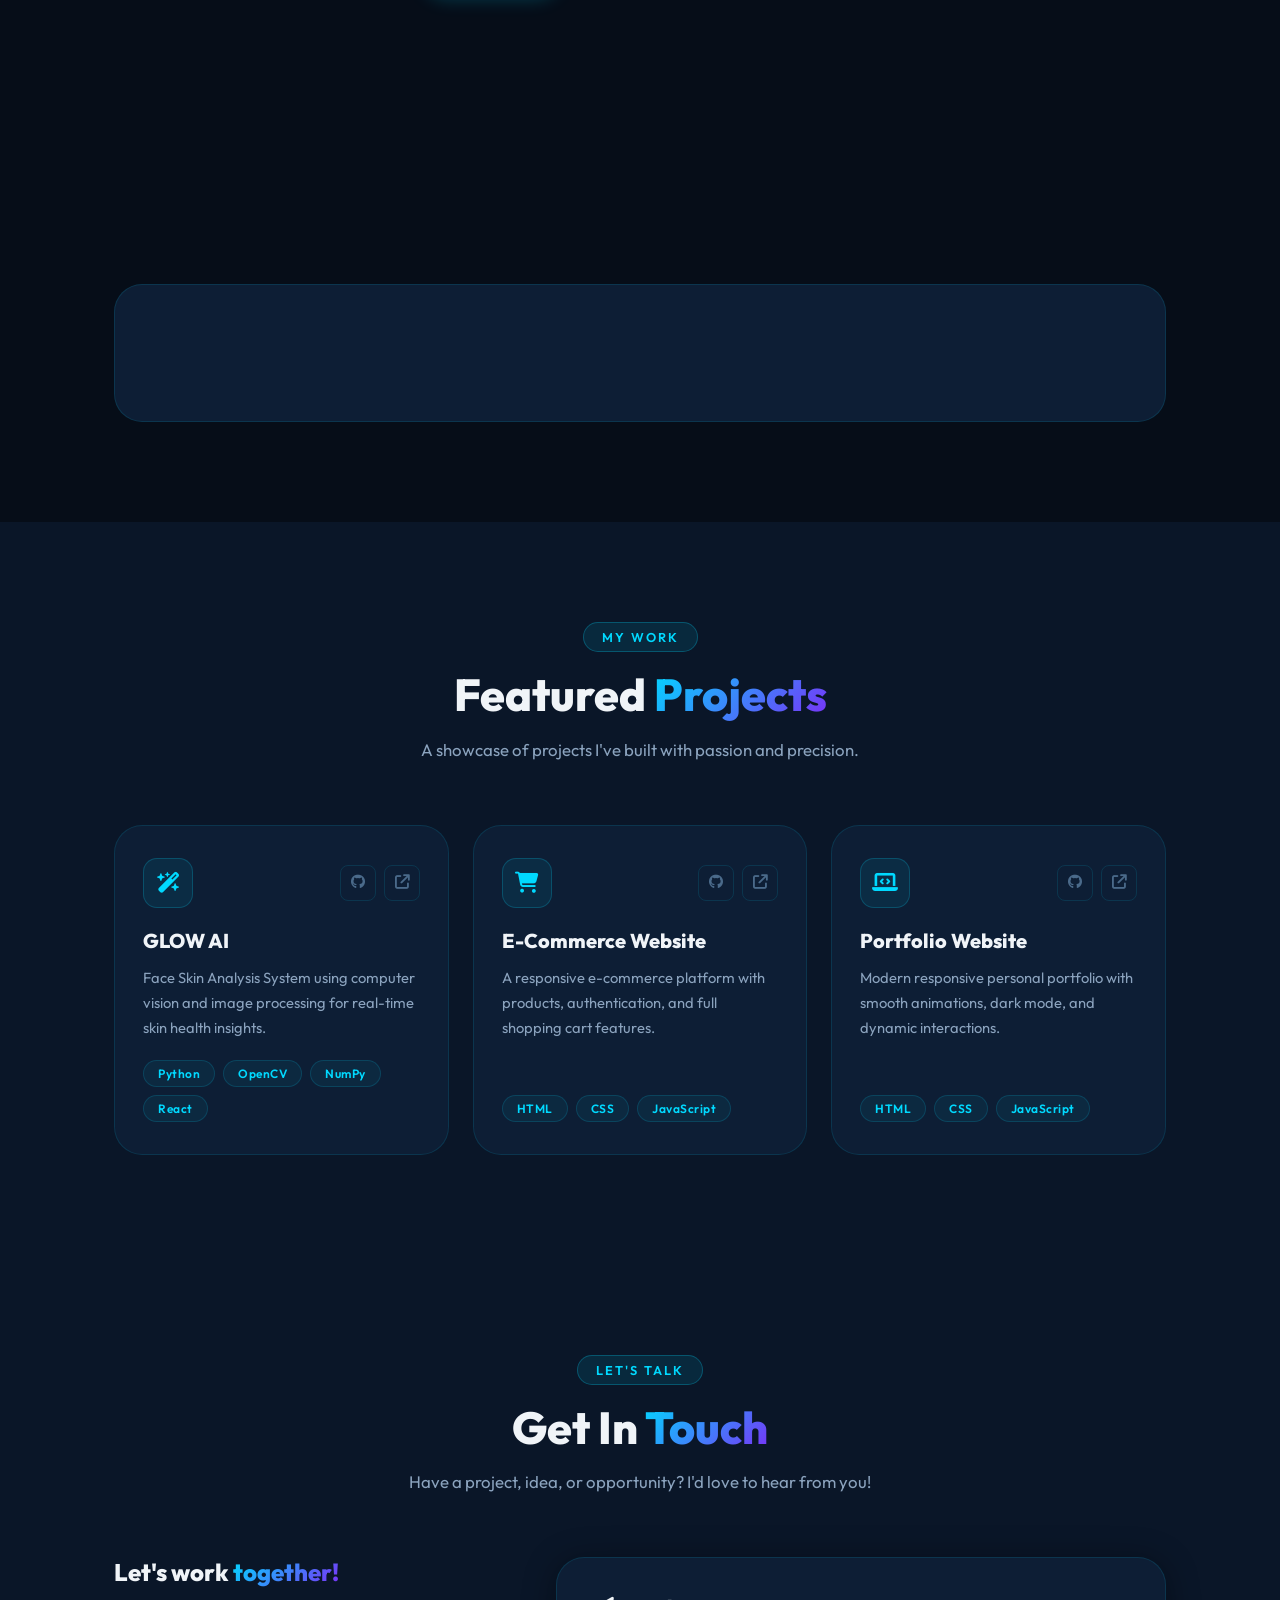
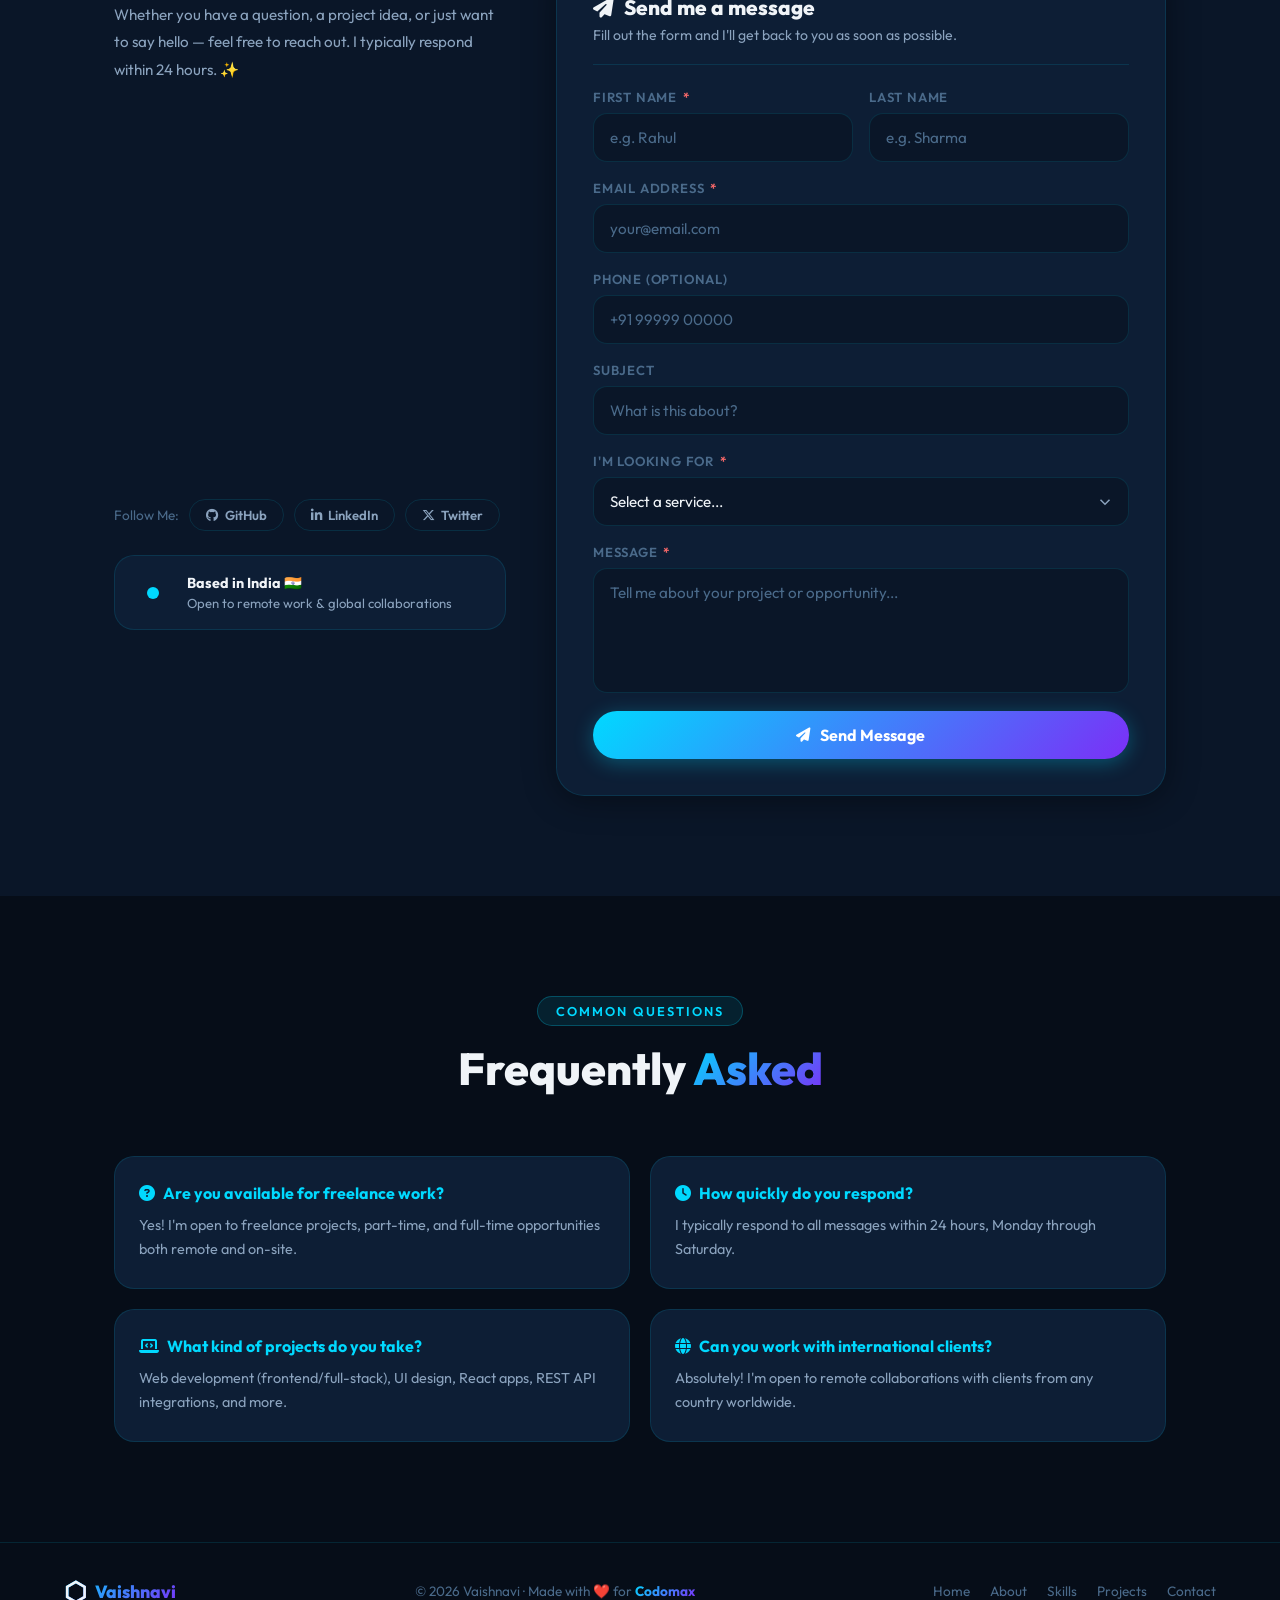
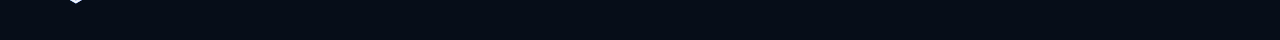
==== commit 2fda26b1: "Add files via upload" ====
--- a/index.html
+++ b/index.html
@@ -5,13 +5,17 @@
     <meta charset="UTF-8">
     <meta name="viewport" content="width=device-width, initial-scale=1.0">
     <meta name="description"
-        content="Vaishnavi – Computer Science Student & Web Developer at Codomax. Portfolio home page.">
-    <title>Home | Vaishnavi – Codomax</title>
+        content="Vaishnavi – Computer Science Student & Web Developer at Codomax. Portfolio showcasing skills, projects, and contact.">
+    <title>Vaishnavi | Portfolio – Codomax</title>
     <link rel="preconnect" href="https://fonts.googleapis.com">
     <link rel="preconnect" href="https://fonts.gstatic.com" crossorigin>
     <link
         href="https://fonts.googleapis.com/css2?family=Outfit:wght@300;400;500;600;700;800;900&family=Space+Mono:wght@400;700&display=swap"
         rel="stylesheet">
+    <!-- Font Awesome 6 for icons -->
+    <link rel="stylesheet" href="https://cdnjs.cloudflare.com/ajax/libs/font-awesome/6.5.1/css/all.min.css"
+        integrity="sha512-DTOQO9RWCH3ppGqcWaEA1BIZOC6xxalwEsw9c2QQeAIftl+Vegovlnee1c9QX4TctnWMn13TZye+giMm8e2LwA=="
+        crossorigin="anonymous" referrerpolicy="no-referrer" />
     <link rel="stylesheet" href="style.css">
 </head>
 
@@ -20,15 +24,16 @@
     <!-- ===== NAVBAR ===== -->
     <header id="header">
         <nav class="navbar" id="navbar">
-            <a href="index.html" class="logo-wrap">
+            <a href="#home" class="logo-wrap">
                 <span class="logo-icon">⬡</span>
                 <span class="logo-text">Vaishnavi</span>
             </a>
             <ul class="nav-links" id="navLinks">
-                <li><a href="index.html" class="nav-link active">Home</a></li>
-                <li><a href="about.html" class="nav-link">About</a></li>
-                <li><a href="skills.html" class="nav-link">Skills</a></li>
-                <li><a href="contact.html" class="nav-link">Contact</a></li>
+                <li><a href="#home" class="nav-link active">Home</a></li>
+                <li><a href="#about" class="nav-link">About</a></li>
+                <li><a href="#skills" class="nav-link">Skills</a></li>
+                <li><a href="#projects" class="nav-link">Projects</a></li>
+                <li><a href="#contact" class="nav-link">Contact</a></li>
             </ul>
             <div class="nav-actions">
                 <button id="themeBtn" aria-label="Toggle theme">🌙</button>
@@ -37,6 +42,8 @@
                 </button>
             </div>
         </nav>
+        <!-- Mobile nav overlay backdrop -->
+        <div class="nav-overlay" id="navOverlay"></div>
     </header>
 
 
@@ -74,34 +81,25 @@
                 </p>
 
                 <div class="hero-buttons">
-                    <a href="contact.html" class="btn-primary" id="hero-hire-btn">
+                    <a href="#contact" class="btn-primary" id="hero-hire-btn">
+                        <i class="fa-solid fa-paper-plane"></i>
                         <span>Hire Me</span>
-                        <svg width="18" height="18" viewBox="0 0 24 24" fill="none" stroke="currentColor"
-                            stroke-width="2">
-                            <path d="M5 12h14M12 5l7 7-7 7" />
-                        </svg>
                     </a>
-                    <a href="about.html" class="btn-outline">About Me</a>
+                    <a href="#about" class="btn-outline">
+                        <i class="fa-solid fa-user"></i>
+                        <span>About Me</span>
+                    </a>
                 </div>
 
                 <div class="hero-socials">
                     <a href="https://github.com" target="_blank" rel="noopener" class="social-icon" title="GitHub">
-                        <svg viewBox="0 0 24 24" fill="currentColor">
-                            <path
-                                d="M12 0C5.37 0 0 5.37 0 12c0 5.31 3.435 9.795 8.205 11.385.6.105.825-.255.825-.57 0-.285-.015-1.23-.015-2.235-3.015.555-3.795-.735-4.035-1.41-.135-.345-.72-1.41-1.23-1.695-.42-.225-1.02-.78-.015-.795.945-.015 1.62.87 1.845 1.23 1.08 1.815 2.805 1.305 3.495.99.105-.78.42-1.305.765-1.605-2.67-.3-5.46-1.335-5.46-5.925 0-1.305.465-2.385 1.23-3.225-.12-.3-.54-1.53.12-3.18 0 0 1.005-.315 3.3 1.23.96-.27 1.98-.405 3-.405s2.04.135 3 .405c2.295-1.56 3.3-1.23 3.3-1.23.66 1.65.24 2.88.12 3.18.765.84 1.23 1.905 1.23 3.225 0 4.605-2.805 5.625-5.475 5.925.435.375.81 1.095.81 2.22 0 1.605-.015 2.895-.015 3.3 0 .315.225.69.825.57A12.02 12.02 0 0 0 24 12c0-6.63-5.37-12-12-12z" />
-                        </svg>
+                        <i class="fa-brands fa-github"></i>
                     </a>
                     <a href="https://linkedin.com" target="_blank" rel="noopener" class="social-icon" title="LinkedIn">
-                        <svg viewBox="0 0 24 24" fill="currentColor">
-                            <path
-                                d="M20.447 20.452h-3.554v-5.569c0-1.328-.027-3.037-1.852-3.037-1.853 0-2.136 1.445-2.136 2.939v5.667H9.351V9h3.414v1.561h.046c.477-.9 1.637-1.85 3.37-1.85 3.601 0 4.267 2.37 4.267 5.455v6.286zM5.337 7.433a2.062 2.062 0 0 1-2.063-2.065 2.064 2.064 0 1 1 2.063 2.065zm1.782 13.019H3.555V9h3.564v11.452zM22.225 0H1.771C.792 0 0 .774 0 1.729v20.542C0 23.227.792 24 1.771 24h20.451C23.2 24 24 23.227 24 22.271V1.729C24 .774 23.2 0 22.222 0h.003z" />
-                        </svg>
+                        <i class="fa-brands fa-linkedin-in"></i>
                     </a>
                     <a href="mailto:vaishnavi@codomax.com" class="social-icon" title="Email">
-                        <svg viewBox="0 0 24 24" fill="none" stroke="currentColor" stroke-width="2">
-                            <path d="M4 4h16c1.1 0 2 .9 2 2v12c0 1.1-.9 2-2 2H4c-1.1 0-2-.9-2-2V6c0-1.1.9-2 2-2z" />
-                            <polyline points="22,6 12,13 2,6" />
-                        </svg>
+                        <i class="fa-solid fa-envelope"></i>
                     </a>
                 </div>
             </div>
@@ -214,28 +212,635 @@
     </section>
 
 
-    <!-- ===== QUICK NAVIGATION CARDS ===== -->
-    <section class="quick-nav-section">
+    <!-- ===== ABOUT SECTION ===== -->
+    <section id="about" class="section about-section">
         <div class="container">
-            <div class="quick-nav-grid">
-                <a href="about.html" class="quick-nav-card" id="qn-about">
-                    <div class="qn-icon">👤</div>
-                    <h3>About Me</h3>
-                    <p>Learn who I am, my story, education, and what drives me as a developer.</p>
-                    <span class="qn-arrow">→</span>
-                </a>
-                <a href="skills.html" class="quick-nav-card" id="qn-skills">
-                    <div class="qn-icon">⚡</div>
-                    <h3>My Skills</h3>
-                    <p>Explore my technical expertise — frontend, backend, tools & technologies.</p>
-                    <span class="qn-arrow">→</span>
-                </a>
-                <a href="contact.html" class="quick-nav-card" id="qn-contact">
-                    <div class="qn-icon">📩</div>
-                    <h3>Contact</h3>
-                    <p>Have a project or opportunity? Let's connect and create something amazing.</p>
-                    <span class="qn-arrow">→</span>
-                </a>
+            <div class="section-header">
+                <span class="section-tag">Who I Am</span>
+                <h2 class="section-title">About <span class="highlight">Me</span></h2>
+                <p class="section-subtitle">Passionate developer · Lifelong learner · Creative problem-solver</p>
+            </div>
+            <div class="about-grid">
+
+                <!-- LEFT: Image + info cards -->
+                <div class="about-left anim-left">
+                    <div class="about-img-wrap">
+                        <svg class="about-svg" viewBox="0 0 340 360" xmlns="http://www.w3.org/2000/svg">
+                            <defs>
+                                <linearGradient id="aboutBg" x1="0%" y1="0%" x2="100%" y2="100%">
+                                    <stop offset="0%" style="stop-color:#0d1b2e"/>
+                                    <stop offset="100%" style="stop-color:#13283f"/>
+                                </linearGradient>
+                                <linearGradient id="skinA" x1="0%" y1="0%" x2="100%" y2="100%">
+                                    <stop offset="0%" style="stop-color:#f4a97a"/>
+                                    <stop offset="100%" style="stop-color:#e8895a"/>
+                                </linearGradient>
+                                <clipPath id="aboutClip"><rect width="340" height="360" rx="20"/></clipPath>
+                                <clipPath id="headClip"><ellipse cx="170" cy="175" rx="75" ry="80"/></clipPath>
+                            </defs>
+                            <rect width="340" height="360" rx="20" fill="url(#aboutBg)"/>
+                            <line x1="0" y1="80" x2="340" y2="80" stroke="#00d9ff" stroke-width="0.4" opacity="0.15"/>
+                            <line x1="0" y1="200" x2="340" y2="200" stroke="#00d9ff" stroke-width="0.4" opacity="0.1"/>
+                            <line x1="80" y1="0" x2="80" y2="360" stroke="#7b2ff7" stroke-width="0.4" opacity="0.1"/>
+                            <line x1="260" y1="0" x2="260" y2="360" stroke="#7b2ff7" stroke-width="0.4" opacity="0.1"/>
+                            <path d="M 0 0 L 50 0 L 0 50Z" fill="#00d9ff" opacity="0.08"/>
+                            <path d="M 340 360 L 290 360 L 340 310Z" fill="#7b2ff7" opacity="0.08"/>
+                            <ellipse cx="170" cy="310" rx="100" ry="70" fill="#0097a7" clip-path="url(#aboutClip)"/>
+                            <path d="M 145 255 L 170 290 L 195 255 Q 170 268 145 255Z" fill="#007c8a" clip-path="url(#aboutClip)"/>
+                            <rect x="157" y="228" width="26" height="30" rx="8" fill="url(#skinA)"/>
+                            <ellipse cx="170" cy="185" rx="70" ry="76" fill="url(#skinA)"/>
+                            <ellipse cx="170" cy="128" rx="70" ry="40" fill="#2c1654"/>
+                            <ellipse cx="115" cy="165" rx="20" ry="35" fill="#2c1654"/>
+                            <ellipse cx="225" cy="165" rx="20" ry="35" fill="#2c1654"/>
+                            <path d="M 170 178 Q 235 183 240 215 Q 228 224 220 212 Q 215 196 170 198Z" fill="#2c1654"/>
+                            <path d="M 170 178 Q 105 183 100 215 Q 112 224 120 212 Q 125 196 170 198Z" fill="#2c1654"/>
+                            <ellipse cx="148" cy="188" rx="10" ry="11" fill="white"/>
+                            <ellipse cx="192" cy="188" rx="10" ry="11" fill="white"/>
+                            <circle cx="149" cy="190" r="6" fill="#3d2070"/>
+                            <circle cx="193" cy="190" r="6" fill="#3d2070"/>
+                            <circle cx="150" cy="188" r="2.5" fill="black"/>
+                            <circle cx="194" cy="188" r="2.5" fill="black"/>
+                            <circle cx="152" cy="187" r="1.2" fill="white"/>
+                            <circle cx="196" cy="187" r="1.2" fill="white"/>
+                            <path d="M 137 177 Q 148 171 159 175" stroke="#2c1654" stroke-width="2.5" fill="none" stroke-linecap="round"/>
+                            <path d="M 181 175 Q 192 171 203 177" stroke="#2c1654" stroke-width="2.5" fill="none" stroke-linecap="round"/>
+                            <path d="M 170 197 Q 163 208 166 211 Q 170 213 174 211 Q 177 208 170 197Z" fill="#d97b4f" opacity="0.45"/>
+                            <path d="M 155 224 Q 170 237 185 224" stroke="#c0694a" stroke-width="2.2" fill="none" stroke-linecap="round"/>
+                            <ellipse cx="133" cy="212" rx="12" ry="8" fill="#f08060" opacity="0.3"/>
+                            <ellipse cx="207" cy="212" rx="12" ry="8" fill="#f08060" opacity="0.3"/>
+                            <circle cx="100" cy="192" r="5" fill="#00d9ff" opacity="0.8"/>
+                            <circle cx="240" cy="192" r="5" fill="#00d9ff" opacity="0.8"/>
+                            <circle cx="100" cy="192" r="9" fill="none" stroke="#00d9ff" stroke-width="1" opacity="0.4"/>
+                            <circle cx="240" cy="192" r="9" fill="none" stroke="#00d9ff" stroke-width="1" opacity="0.4"/>
+                            <circle cx="30" cy="30" r="2" fill="#00d9ff" opacity="0.5"/>
+                            <circle cx="310" cy="50" r="3" fill="#7b2ff7" opacity="0.4"/>
+                            <circle cx="300" cy="330" r="2" fill="#00d9ff" opacity="0.4"/>
+                            <circle cx="40" cy="320" r="3" fill="#7b2ff7" opacity="0.3"/>
+                        </svg>
+                        <div class="about-experience-badge">
+                            <span class="badge-years">3+</span>
+                            <span class="badge-text">Years of<br>Learning</span>
+                        </div>
+                    </div>
+
+                    <div class="info-cards">
+                        <div class="info-card">
+                            <span class="info-icon"><i class="fa-solid fa-graduation-cap"></i></span>
+                            <div>
+                                <strong>Education</strong>
+                                <p>B.Tech – Computer Science</p>
+                            </div>
+                        </div>
+                        <div class="info-card">
+                            <span class="info-icon"><i class="fa-solid fa-location-dot"></i></span>
+                            <div>
+                                <strong>Location</strong>
+                                <p>India · Remote Available</p>
+                            </div>
+                        </div>
+                        <div class="info-card">
+                            <span class="info-icon"><i class="fa-solid fa-briefcase"></i></span>
+                            <div>
+                                <strong>Company</strong>
+                                <p>Codomax</p>
+                            </div>
+                        </div>
+                        <div class="info-card">
+                            <span class="info-icon"><i class="fa-solid fa-globe"></i></span>
+                            <div>
+                                <strong>Languages</strong>
+                                <p>English, Hindi</p>
+                            </div>
+                        </div>
+                    </div>
+                </div>
+
+                <!-- RIGHT: Bio -->
+                <div class="about-right anim-right">
+                    <h3 class="about-heading">Who Am I?</h3>
+
+                    <p class="about-text">
+                        I'm <strong>Vaishnavi</strong>, a passionate Computer Science student with a deep love for 
+                        web development and software engineering. I believe in writing clean, efficient code that 
+                        not only works — but tells a story.
+                    </p>
+                    <p class="about-text">
+                        Currently pursuing my <strong>B.Tech in Computer Science</strong>, I have developed a strong 
+                        foundation in full-stack web development, data structures, and algorithms. I'm constantly 
+                        exploring new technologies and building projects that solve real-world problems.
+                    </p>
+                    <p class="about-text">
+                        As part of <span class="highlight">Codomax</span>, I work on crafting digital solutions that 
+                        are both functional and beautiful. I thrive in collaborative environments and love turning 
+                        complex challenges into elegant, user-friendly applications.
+                    </p>
+
+                    <!-- Personal details -->
+                    <div class="about-details">
+                        <div class="detail-row">
+                            <span class="detail-label">Name</span>
+                            <span class="detail-value">Vaishnavi</span>
+                        </div>
+                        <div class="detail-row">
+                            <span class="detail-label">Email</span>
+                            <span class="detail-value">vaishnavi@codomax.com</span>
+                        </div>
+                        <div class="detail-row">
+                            <span class="detail-label">Phone</span>
+                            <span class="detail-value">+91 98765 43210</span>
+                        </div>
+                        <div class="detail-row">
+                            <span class="detail-label">Status</span>
+                            <span class="detail-value available">Open to Work ✓</span>
+                        </div>
+                    </div>
+
+                    <a href="#contact" class="btn-primary about-cta">
+                        <i class="fa-solid fa-arrow-right"></i>
+                        <span>Get In Touch</span>
+                    </a>
+                </div>
+            </div>
+        </div>
+    </section>
+
+
+    <!-- ===== INTERESTS / FUN FACTS ===== -->
+    <section class="section interests-section">
+        <div class="container">
+            <div class="section-header">
+                <span class="section-tag">More About Me</span>
+                <h2 class="section-title">Interests & <span class="highlight">Passions</span></h2>
+            </div>
+            <div class="interests-grid">
+                <div class="interest-card anim-up">
+                    <span class="interest-icon"><i class="fa-solid fa-code"></i></span>
+                    <h3>Web Development</h3>
+                    <p>Building responsive, beautiful websites that deliver great user experiences.</p>
+                </div>
+                <div class="interest-card anim-up" style="--delay:0.1s">
+                    <span class="interest-icon"><i class="fa-solid fa-puzzle-piece"></i></span>
+                    <h3>Problem Solving</h3>
+                    <p>Tackling algorithmic challenges and competitive programming problems daily.</p>
+                </div>
+                <div class="interest-card anim-up" style="--delay:0.2s">
+                    <span class="interest-icon"><i class="fa-solid fa-book-open"></i></span>
+                    <h3>Continuous Learning</h3>
+                    <p>Always exploring new technologies, frameworks, and best practices in tech.</p>
+                </div>
+                <div class="interest-card anim-up" style="--delay:0.3s">
+                    <span class="interest-icon"><i class="fa-solid fa-palette"></i></span>
+                    <h3>UI/UX Design</h3>
+                    <p>Designing interfaces that are both visually stunning and intuitive to use.</p>
+                </div>
+                <div class="interest-card anim-up" style="--delay:0.4s">
+                    <span class="interest-icon"><i class="fa-solid fa-code-branch"></i></span>
+                    <h3>Open Source</h3>
+                    <p>Contributing to open source projects and collaborating with developers worldwide.</p>
+                </div>
+                <div class="interest-card anim-up" style="--delay:0.5s">
+                    <span class="interest-icon"><i class="fa-solid fa-users"></i></span>
+                    <h3>Community</h3>
+                    <p>Sharing knowledge, mentoring peers, and growing together as a community.</p>
+                </div>
+            </div>
+        </div>
+    </section>
+
+
+    <!-- ===== SKILLS SECTION ===== -->
+    <section id="skills" class="section skills-section">
+        <div class="container">
+            <div class="section-header">
+                <span class="section-tag">What I Know</span>
+                <h2 class="section-title">My <span class="highlight">Skills</span></h2>
+                <p class="section-subtitle">Technologies and tools I use to build amazing digital experiences.</p>
+            </div>
+
+            <!-- Tabs -->
+            <div class="skill-tabs" id="skillTabs">
+                <button class="skill-tab active" data-tab="frontend" id="tab-frontend">
+                    <i class="fa-solid fa-bolt"></i> Frontend
+                </button>
+                <button class="skill-tab" data-tab="backend" id="tab-backend">
+                    <i class="fa-solid fa-server"></i> Backend
+                </button>
+                <button class="skill-tab" data-tab="tools" id="tab-tools">
+                    <i class="fa-solid fa-wrench"></i> Tools & More
+                </button>
+            </div>
+
+            <!-- FRONTEND -->
+            <div class="skill-panel active" id="panel-frontend">
+                <div class="skills-grid">
+                    <div class="skill-item">
+                        <div class="skill-icon-wrap" style="--color:#e34f26"><i class="fa-brands fa-html5"></i></div>
+                        <div class="skill-info">
+                            <div class="skill-header"><span class="skill-name">HTML5</span><span class="skill-percent">90%</span></div>
+                            <div class="skill-bar"><div class="skill-fill" data-width="90" style="--color:#e34f26"></div></div>
+                        </div>
+                    </div>
+                    <div class="skill-item">
+                        <div class="skill-icon-wrap" style="--color:#264de4"><i class="fa-brands fa-css3-alt"></i></div>
+                        <div class="skill-info">
+                            <div class="skill-header"><span class="skill-name">CSS3 & Animations</span><span class="skill-percent">85%</span></div>
+                            <div class="skill-bar"><div class="skill-fill" data-width="85" style="--color:#264de4"></div></div>
+                        </div>
+                    </div>
+                    <div class="skill-item">
+                        <div class="skill-icon-wrap" style="--color:#f7df1e"><i class="fa-brands fa-js"></i></div>
+                        <div class="skill-info">
+                            <div class="skill-header"><span class="skill-name">JavaScript (ES6+)</span><span class="skill-percent">80%</span></div>
+                            <div class="skill-bar"><div class="skill-fill" data-width="80" style="--color:#f7df1e"></div></div>
+                        </div>
+                    </div>
+                    <div class="skill-item">
+                        <div class="skill-icon-wrap" style="--color:#61dafb"><i class="fa-brands fa-react"></i></div>
+                        <div class="skill-info">
+                            <div class="skill-header"><span class="skill-name">React.js</span><span class="skill-percent">70%</span></div>
+                            <div class="skill-bar"><div class="skill-fill" data-width="70" style="--color:#61dafb"></div></div>
+                        </div>
+                    </div>
+                    <div class="skill-item">
+                        <div class="skill-icon-wrap" style="--color:#38bdf8"><span class="skill-emoji">🌊</span></div>
+                        <div class="skill-info">
+                            <div class="skill-header"><span class="skill-name">Tailwind CSS</span><span class="skill-percent">75%</span></div>
+                            <div class="skill-bar"><div class="skill-fill" data-width="75" style="--color:#38bdf8"></div></div>
+                        </div>
+                    </div>
+                    <div class="skill-item">
+                        <div class="skill-icon-wrap" style="--color:#00d9ff"><i class="fa-solid fa-mobile-screen-button"></i></div>
+                        <div class="skill-info">
+                            <div class="skill-header"><span class="skill-name">Responsive Design</span><span class="skill-percent">88%</span></div>
+                            <div class="skill-bar"><div class="skill-fill" data-width="88" style="--color:#00d9ff"></div></div>
+                        </div>
+                    </div>
+                </div>
+            </div>
+
+            <!-- BACKEND -->
+            <div class="skill-panel" id="panel-backend">
+                <div class="skills-grid">
+                    <div class="skill-item">
+                        <div class="skill-icon-wrap" style="--color:#3776ab"><i class="fa-brands fa-python"></i></div>
+                        <div class="skill-info">
+                            <div class="skill-header"><span class="skill-name">Python</span><span class="skill-percent">75%</span></div>
+                            <div class="skill-bar"><div class="skill-fill" data-width="75" style="--color:#3776ab"></div></div>
+                        </div>
+                    </div>
+                    <div class="skill-item">
+                        <div class="skill-icon-wrap" style="--color:#8cc84b"><i class="fa-brands fa-node-js"></i></div>
+                        <div class="skill-info">
+                            <div class="skill-header"><span class="skill-name">Node.js</span><span class="skill-percent">65%</span></div>
+                            <div class="skill-bar"><div class="skill-fill" data-width="65" style="--color:#8cc84b"></div></div>
+                        </div>
+                    </div>
+                    <div class="skill-item">
+                        <div class="skill-icon-wrap" style="--color:#005c84"><i class="fa-solid fa-database"></i></div>
+                        <div class="skill-info">
+                            <div class="skill-header"><span class="skill-name">MySQL</span><span class="skill-percent">70%</span></div>
+                            <div class="skill-bar"><div class="skill-fill" data-width="70" style="--color:#005c84"></div></div>
+                        </div>
+                    </div>
+                    <div class="skill-item">
+                        <div class="skill-icon-wrap" style="--color:#4db33d"><span class="skill-emoji">🍃</span></div>
+                        <div class="skill-info">
+                            <div class="skill-header"><span class="skill-name">MongoDB</span><span class="skill-percent">60%</span></div>
+                            <div class="skill-bar"><div class="skill-fill" data-width="60" style="--color:#4db33d"></div></div>
+                        </div>
+                    </div>
+                    <div class="skill-item">
+                        <div class="skill-icon-wrap" style="--color:#ff5733"><i class="fa-solid fa-plug"></i></div>
+                        <div class="skill-info">
+                            <div class="skill-header"><span class="skill-name">REST APIs</span><span class="skill-percent">72%</span></div>
+                            <div class="skill-bar"><div class="skill-fill" data-width="72" style="--color:#ff5733"></div></div>
+                        </div>
+                    </div>
+                    <div class="skill-item">
+                        <div class="skill-icon-wrap" style="--color:#e10098"><i class="fa-brands fa-java"></i></div>
+                        <div class="skill-info">
+                            <div class="skill-header"><span class="skill-name">Java (OOP)</span><span class="skill-percent">78%</span></div>
+                            <div class="skill-bar"><div class="skill-fill" data-width="78" style="--color:#e10098"></div></div>
+                        </div>
+                    </div>
+                </div>
+            </div>
+
+            <!-- TOOLS -->
+            <div class="skill-panel" id="panel-tools">
+                <div class="skills-grid">
+                    <div class="skill-item">
+                        <div class="skill-icon-wrap" style="--color:#f1502f"><i class="fa-brands fa-git-alt"></i></div>
+                        <div class="skill-info">
+                            <div class="skill-header"><span class="skill-name">Git & GitHub</span><span class="skill-percent">82%</span></div>
+                            <div class="skill-bar"><div class="skill-fill" data-width="82" style="--color:#f1502f"></div></div>
+                        </div>
+                    </div>
+                    <div class="skill-item">
+                        <div class="skill-icon-wrap" style="--color:#007acc"><i class="fa-solid fa-code"></i></div>
+                        <div class="skill-info">
+                            <div class="skill-header"><span class="skill-name">VS Code</span><span class="skill-percent">92%</span></div>
+                            <div class="skill-bar"><div class="skill-fill" data-width="92" style="--color:#007acc"></div></div>
+                        </div>
+                    </div>
+                    <div class="skill-item">
+                        <div class="skill-icon-wrap" style="--color:#2496ed"><i class="fa-brands fa-docker"></i></div>
+                        <div class="skill-info">
+                            <div class="skill-header"><span class="skill-name">Docker (Basics)</span><span class="skill-percent">45%</span></div>
+                            <div class="skill-bar"><div class="skill-fill" data-width="45" style="--color:#2496ed"></div></div>
+                        </div>
+                    </div>
+                    <div class="skill-item">
+                        <div class="skill-icon-wrap" style="--color:#ff9900"><i class="fa-brands fa-figma"></i></div>
+                        <div class="skill-info">
+                            <div class="skill-header"><span class="skill-name">Figma / UI Design</span><span class="skill-percent">65%</span></div>
+                            <div class="skill-bar"><div class="skill-fill" data-width="65" style="--color:#ff9900"></div></div>
+                        </div>
+                    </div>
+                    <div class="skill-item">
+                        <div class="skill-icon-wrap" style="--color:#00d9ff"><i class="fa-solid fa-brain"></i></div>
+                        <div class="skill-info">
+                            <div class="skill-header"><span class="skill-name">DSA / Problem Solving</span><span class="skill-percent">80%</span></div>
+                            <div class="skill-bar"><div class="skill-fill" data-width="80" style="--color:#00d9ff"></div></div>
+                        </div>
+                    </div>
+                    <div class="skill-item">
+                        <div class="skill-icon-wrap" style="--color:#7b2ff7"><i class="fa-solid fa-handshake"></i></div>
+                        <div class="skill-info">
+                            <div class="skill-header"><span class="skill-name">Team Collaboration</span><span class="skill-percent">88%</span></div>
+                            <div class="skill-bar"><div class="skill-fill" data-width="88" style="--color:#7b2ff7"></div></div>
+                        </div>
+                    </div>
+                </div>
+            </div>
+
+            <!-- Tech logos strip -->
+            <div class="tech-strip">
+                <div class="tech-item" title="HTML5"><i class="fa-brands fa-html5"></i><small>HTML5</small></div>
+                <div class="tech-item" title="CSS3"><i class="fa-brands fa-css3-alt"></i><small>CSS3</small></div>
+                <div class="tech-item" title="JavaScript"><i class="fa-brands fa-js"></i><small>JS</small></div>
+                <div class="tech-item" title="React"><i class="fa-brands fa-react"></i><small>React</small></div>
+                <div class="tech-item" title="Python"><i class="fa-brands fa-python"></i><small>Python</small></div>
+                <div class="tech-item" title="Node.js"><i class="fa-brands fa-node-js"></i><small>Node</small></div>
+                <div class="tech-item" title="MySQL"><i class="fa-solid fa-database"></i><small>MySQL</small></div>
+                <div class="tech-item" title="Git"><i class="fa-brands fa-git-alt"></i><small>Git</small></div>
+                <div class="tech-item" title="Java"><i class="fa-brands fa-java"></i><small>Java</small></div>
+                <div class="tech-item" title="Docker"><i class="fa-brands fa-docker"></i><small>Docker</small></div>
+            </div>
+        </div>
+    </section>
+
+
+    <!-- ===== PROJECTS SECTION ===== -->
+    <section id="projects" class="section projects-section">
+        <div class="container">
+            <div class="section-header">
+                <span class="section-tag">My Work</span>
+                <h2 class="section-title">Featured <span class="highlight">Projects</span></h2>
+                <p class="section-subtitle">A showcase of projects I've built with passion and precision.</p>
+            </div>
+
+            <div class="projects-grid">
+
+                <!-- Project 1 -->
+                <div class="project-card anim-up">
+                    <div class="project-card-header">
+                        <div class="project-icon"><i class="fa-solid fa-wand-magic-sparkles"></i></div>
+                        <div class="project-links">
+                            <a href="#" class="project-link-icon" title="GitHub"><i class="fa-brands fa-github"></i></a>
+                            <a href="#" class="project-link-icon" title="Live Demo"><i class="fa-solid fa-arrow-up-right-from-square"></i></a>
+                        </div>
+                    </div>
+                    <h3 class="project-title">GLOW AI</h3>
+                    <p class="project-desc">Face Skin Analysis System using computer vision and image processing for real-time skin health insights.</p>
+                    <div class="project-tech">
+                        <span>Python</span>
+                        <span>OpenCV</span>
+                        <span>NumPy</span>
+                        <span>React</span>
+                    </div>
+                </div>
+
+                <!-- Project 2 -->
+                <div class="project-card anim-up" style="--delay:0.15s">
+                    <div class="project-card-header">
+                        <div class="project-icon"><i class="fa-solid fa-cart-shopping"></i></div>
+                        <div class="project-links">
+                            <a href="#" class="project-link-icon" title="GitHub"><i class="fa-brands fa-github"></i></a>
+                            <a href="#" class="project-link-icon" title="Live Demo"><i class="fa-solid fa-arrow-up-right-from-square"></i></a>
+                        </div>
+                    </div>
+                    <h3 class="project-title">E-Commerce Website</h3>
+                    <p class="project-desc">A responsive e-commerce platform with products, authentication, and full shopping cart features.</p>
+                    <div class="project-tech">
+                        <span>HTML</span>
+                        <span>CSS</span>
+                        <span>JavaScript</span>
+                    </div>
+                </div>
+
+                <!-- Project 3 -->
+                <div class="project-card anim-up" style="--delay:0.3s">
+                    <div class="project-card-header">
+                        <div class="project-icon"><i class="fa-solid fa-laptop-code"></i></div>
+                        <div class="project-links">
+                            <a href="#" class="project-link-icon" title="GitHub"><i class="fa-brands fa-github"></i></a>
+                            <a href="#" class="project-link-icon" title="Live Demo"><i class="fa-solid fa-arrow-up-right-from-square"></i></a>
+                        </div>
+                    </div>
+                    <h3 class="project-title">Portfolio Website</h3>
+                    <p class="project-desc">Modern responsive personal portfolio with smooth animations, dark mode, and dynamic interactions.</p>
+                    <div class="project-tech">
+                        <span>HTML</span>
+                        <span>CSS</span>
+                        <span>JavaScript</span>
+                    </div>
+                </div>
+
+            </div>
+        </div>
+    </section>
+
+
+    <!-- ===== CONTACT SECTION ===== -->
+    <section id="contact" class="section contact-section">
+        <div class="container">
+            <div class="section-header">
+                <span class="section-tag">Let's Talk</span>
+                <h2 class="section-title">Get In <span class="highlight">Touch</span></h2>
+                <p class="section-subtitle">Have a project, idea, or opportunity? I'd love to hear from you!</p>
+            </div>
+            <div class="contact-grid">
+
+                <!-- LEFT: Info -->
+                <div class="contact-info anim-left">
+                    <h3 class="contact-info-title">Let's work <span class="highlight">together!</span></h3>
+                    <p class="contact-info-desc">
+                        Whether you have a question, a project idea, or just want to say hello — 
+                        feel free to reach out. I typically respond within 24 hours. ✨
+                    </p>
+
+                    <div class="contact-cards">
+                        <a href="mailto:vaishnavi@codomax.com" class="contact-card" id="cc-email">
+                            <div class="contact-card-icon" style="--c:#00d9ff">
+                                <i class="fa-solid fa-envelope"></i>
+                            </div>
+                            <div>
+                                <strong>Email</strong>
+                                <p>vaishnavi@codomax.com</p>
+                            </div>
+                        </a>
+
+                        <a href="tel:+919876543210" class="contact-card" id="cc-phone">
+                            <div class="contact-card-icon" style="--c:#7b2ff7">
+                                <i class="fa-solid fa-phone"></i>
+                            </div>
+                            <div>
+                                <strong>Phone</strong>
+                                <p>+91 98765 43210</p>
+                            </div>
+                        </a>
+
+                        <div class="contact-card" id="cc-location">
+                            <div class="contact-card-icon" style="--c:#ff6b35">
+                                <i class="fa-solid fa-location-dot"></i>
+                            </div>
+                            <div>
+                                <strong>Location</strong>
+                                <p>India · Remote Available Worldwide</p>
+                            </div>
+                        </div>
+
+                        <div class="contact-card" id="cc-hours">
+                            <div class="contact-card-icon" style="--c:#22c55e">
+                                <i class="fa-solid fa-clock"></i>
+                            </div>
+                            <div>
+                                <strong>Response Time</strong>
+                                <p>Within 24 hours · Mon–Sat</p>
+                            </div>
+                        </div>
+                    </div>
+
+                    <!-- Social links -->
+                    <div class="contact-socials">
+                        <span>Follow Me:</span>
+                        <a href="https://github.com" target="_blank" class="social-btn" id="c-github">
+                            <i class="fa-brands fa-github"></i> GitHub
+                        </a>
+                        <a href="https://linkedin.com" target="_blank" class="social-btn" id="c-linkedin">
+                            <i class="fa-brands fa-linkedin-in"></i> LinkedIn
+                        </a>
+                        <a href="https://twitter.com" target="_blank" class="social-btn" id="c-twitter">
+                            <i class="fa-brands fa-x-twitter"></i> Twitter
+                        </a>
+                    </div>
+
+                    <!-- Map-style decorative box -->
+                    <div class="contact-map-box">
+                        <div class="map-pulse">
+                            <div class="map-dot"></div>
+                            <div class="map-ring"></div>
+                        </div>
+                        <div>
+                            <strong>Based in India 🇮🇳</strong>
+                            <p>Open to remote work &amp; global collaborations</p>
+                        </div>
+                    </div>
+                </div>
+
+                <!-- RIGHT: Form -->
+                <div class="contact-form-wrap anim-right">
+                    <div class="form-header">
+                        <h3><i class="fa-solid fa-paper-plane"></i> Send me a message</h3>
+                        <p>Fill out the form and I'll get back to you as soon as possible.</p>
+                    </div>
+
+                    <form id="contactForm" novalidate>
+                        <div class="form-row">
+                            <div class="form-group">
+                                <label for="fname">First Name <span class="req">*</span></label>
+                                <input type="text" id="fname" name="fname" placeholder="e.g. Rahul" required>
+                            </div>
+                            <div class="form-group">
+                                <label for="lname">Last Name</label>
+                                <input type="text" id="lname" name="lname" placeholder="e.g. Sharma">
+                            </div>
+                        </div>
+
+                        <div class="form-group">
+                            <label for="email">Email Address <span class="req">*</span></label>
+                            <input type="email" id="email" name="email" placeholder="your@email.com" required>
+                        </div>
+
+                        <div class="form-group">
+                            <label for="phone">Phone (Optional)</label>
+                            <input type="tel" id="phone" name="phone" placeholder="+91 99999 00000">
+                        </div>
+
+                        <div class="form-group">
+                            <label for="subject">Subject</label>
+                            <input type="text" id="subject" name="subject" placeholder="What is this about?">
+                        </div>
+
+                        <div class="form-group">
+                            <label for="service">I'm looking for <span class="req">*</span></label>
+                            <select id="service" name="service" class="form-select">
+                                <option value="" disabled selected>Select a service...</option>
+                                <option value="webdev">Web Development</option>
+                                <option value="frontend">Frontend Design</option>
+                                <option value="fullstack">Full Stack Project</option>
+                                <option value="collab">Collaboration</option>
+                                <option value="internship">Internship / Job Offer</option>
+                                <option value="other">Other</option>
+                            </select>
+                        </div>
+
+                        <div class="form-group">
+                            <label for="message">Message <span class="req">*</span></label>
+                            <textarea id="message" name="message" rows="5"
+                                placeholder="Tell me about your project or opportunity..." required></textarea>
+                        </div>
+
+                        <button type="submit" class="btn-primary form-submit" id="form-submit-btn">
+                            <i class="fa-solid fa-paper-plane"></i>
+                            <span id="submit-text">Send Message</span>
+                        </button>
+
+                        <p class="form-success" id="formSuccess">
+                            ✅ Message sent! I'll get back to you soon.
+                        </p>
+                    </form>
+                </div>
+            </div>
+        </div>
+    </section>
+
+
+    <!-- ===== FAQ STRIP ===== -->
+    <section class="section faq-section">
+        <div class="container">
+            <div class="section-header">
+                <span class="section-tag">Common Questions</span>
+                <h2 class="section-title">Frequently <span class="highlight">Asked</span></h2>
+            </div>
+            <div class="faq-grid">
+                <div class="faq-item anim-up">
+                    <h4><i class="fa-solid fa-circle-question"></i> Are you available for freelance work?</h4>
+                    <p>Yes! I'm open to freelance projects, part-time, and full-time opportunities both remote and on-site.</p>
+                </div>
+                <div class="faq-item anim-up" style="--delay:0.1s">
+                    <h4><i class="fa-solid fa-clock"></i> How quickly do you respond?</h4>
+                    <p>I typically respond to all messages within 24 hours, Monday through Saturday.</p>
+                </div>
+                <div class="faq-item anim-up" style="--delay:0.2s">
+                    <h4><i class="fa-solid fa-laptop-code"></i> What kind of projects do you take?</h4>
+                    <p>Web development (frontend/full-stack), UI design, React apps, REST API integrations, and more.</p>
+                </div>
+                <div class="faq-item anim-up" style="--delay:0.3s">
+                    <h4><i class="fa-solid fa-globe"></i> Can you work with international clients?</h4>
+                    <p>Absolutely! I'm open to remote collaborations with clients from any country worldwide.</p>
+                </div>
             </div>
         </div>
     </section>
@@ -244,22 +849,25 @@
     <!-- ===== FOOTER ===== -->
     <footer class="footer">
         <div class="footer-inner">
-            <a href="index.html" class="footer-logo">
+            <a href="#home" class="footer-logo">
                 <span class="logo-icon">⬡</span>
                 <span>Vaishnavi</span>
             </a>
             <p class="footer-copy">© 2026 Vaishnavi · Made with <span class="heart">❤️</span> for <strong
                     class="codomax-brand">Codomax</strong></p>
             <div class="footer-links">
-                <a href="index.html">Home</a>
-                <a href="about.html">About</a>
-                <a href="skills.html">Skills</a>
-                <a href="contact.html">Contact</a>
+                <a href="#home">Home</a>
+                <a href="#about">About</a>
+                <a href="#skills">Skills</a>
+                <a href="#projects">Projects</a>
+                <a href="#contact">Contact</a>
             </div>
         </div>
     </footer>
 
-    <button class="back-to-top" id="backToTop" title="Back to top">↑</button>
+    <button class="back-to-top" id="backToTop" title="Back to top">
+        <i class="fa-solid fa-arrow-up"></i>
+    </button>
     <script src="script.js"></script>
 </body>
 
--- a/style.css
+++ b/style.css
@@ -17,6 +17,7 @@
     --purple-dim:     #5b1fd4;
     --orange:         #ff6b35;
     --green:          #22c55e;
+    --accent-pink:    #f472b6;
 
     --text-primary:   #f0f4f8;
     --text-secondary: #8ba3be;
@@ -187,11 +188,11 @@
 }
 
 .btn-primary:hover {
-    transform: translateY(-3px);
+    transform: translateY(-3px) scale(1.02);
     box-shadow: 0 8px 30px rgba(0, 217, 255, 0.45);
 }
 .btn-primary:hover::before { opacity: 1; }
-.btn-primary:active { transform: translateY(-1px); }
+.btn-primary:active { transform: translateY(-1px) scale(0.98); }
 
 .btn-outline {
     display: inline-flex;
@@ -209,8 +210,45 @@
 }
 .btn-outline:hover {
     background: rgba(0, 217, 255, 0.1);
+    transform: translateY(-3px) scale(1.02);
+    box-shadow: var(--shadow-glow);
+}
+
+/* Glass button variant */
+.btn-glass {
+    display: inline-flex;
+    align-items: center;
+    gap: 10px;
+    padding: 13px 28px;
+    background: rgba(0, 217, 255, 0.08);
+    backdrop-filter: blur(12px);
+    -webkit-backdrop-filter: blur(12px);
+    color: var(--cyan);
+    font-weight: 700;
+    font-size: 0.95rem;
+    border-radius: var(--radius-full);
+    border: 1px solid rgba(0, 217, 255, 0.2);
+    cursor: pointer;
+    transition: var(--transition);
+}
+.btn-glass:hover {
+    background: rgba(0, 217, 255, 0.15);
+    border-color: var(--cyan);
     transform: translateY(-3px);
     box-shadow: var(--shadow-glow);
+}
+
+/* Button icon styling */
+.btn-primary i,
+.btn-outline i,
+.btn-glass i {
+    font-size: 0.9em;
+    transition: transform var(--transition);
+}
+.btn-primary:hover i,
+.btn-outline:hover i,
+.btn-glass:hover i {
+    transform: translateX(2px);
 }
 
 
@@ -337,6 +375,7 @@
     border: none;
     cursor: pointer;
     padding: 6px;
+    z-index: 1002;
 }
 .hamburger span {
     display: block;
@@ -349,6 +388,23 @@
 .hamburger.open span:nth-child(1) { transform: translateY(7px) rotate(45deg); }
 .hamburger.open span:nth-child(2) { opacity: 0; }
 .hamburger.open span:nth-child(3) { transform: translateY(-7px) rotate(-45deg); }
+
+/* Mobile nav overlay backdrop */
+.nav-overlay {
+    display: none;
+    position: fixed;
+    inset: 0;
+    background: rgba(0, 0, 0, 0.5);
+    backdrop-filter: blur(4px);
+    -webkit-backdrop-filter: blur(4px);
+    z-index: 998;
+    opacity: 0;
+    transition: opacity var(--transition);
+}
+.nav-overlay.show {
+    display: block;
+    opacity: 1;
+}
 
 
 /* ---------- HERO SECTION ---------- */
@@ -542,6 +598,7 @@
     justify-content: center;
     color: var(--text-secondary);
     transition: var(--transition);
+    font-size: 1.15rem;
 }
 .social-icon svg { width: 20px; height: 20px; }
 .social-icon:hover {
@@ -807,6 +864,14 @@
 .info-icon {
     font-size: 1.4rem;
     flex-shrink: 0;
+    color: var(--cyan);
+    width: 36px;
+    height: 36px;
+    display: flex;
+    align-items: center;
+    justify-content: center;
+    background: rgba(0, 217, 255, 0.08);
+    border-radius: var(--radius-sm);
 }
 .info-card strong {
     display: block;
@@ -883,6 +948,7 @@
     justify-content: center;
     gap: 8px;
     margin-bottom: 40px;
+    flex-wrap: wrap;
 }
 .skill-tab {
     padding: 10px 24px;
@@ -894,6 +960,9 @@
     font-weight: 600;
     cursor: pointer;
     transition: var(--transition);
+    display: inline-flex;
+    align-items: center;
+    gap: 8px;
 }
 .skill-tab:hover {
     border-color: var(--border-hover);
@@ -952,6 +1021,7 @@
     justify-content: center;
     flex-shrink: 0;
     font-size: 1.4rem;
+    color: var(--color);
 }
 
 .skill-info { flex: 1; min-width: 0; }
@@ -1012,8 +1082,9 @@
     cursor: default;
     transition: var(--transition);
     min-width: 72px;
-}
-.tech-item span { font-size: 1.6rem; }
+    font-size: 1.6rem;
+    color: var(--text-secondary);
+}
 .tech-item small {
     font-size: 0.72rem;
     color: var(--text-muted);
@@ -1023,6 +1094,120 @@
     border-color: var(--border-hover);
     background: rgba(0,217,255,0.06);
     transform: translateY(-4px);
+    color: var(--cyan);
+}
+
+
+/* ---------- PROJECTS SECTION ---------- */
+.projects-section {
+    background: var(--bg-secondary);
+}
+
+.projects-grid {
+    display: grid;
+    grid-template-columns: repeat(auto-fit, minmax(300px, 1fr));
+    gap: 24px;
+}
+
+.project-card {
+    background: var(--bg-card);
+    border: 1px solid var(--border);
+    border-radius: var(--radius-xl);
+    padding: 32px 28px;
+    transition: var(--transition);
+    position: relative;
+    overflow: hidden;
+    display: flex;
+    flex-direction: column;
+    animation-delay: var(--delay, 0s);
+}
+.project-card::before {
+    content: '';
+    position: absolute;
+    top: 0;
+    left: 0;
+    right: 0;
+    height: 3px;
+    background: var(--gradient-main);
+    opacity: 0;
+    transition: opacity var(--transition);
+}
+.project-card:hover {
+    transform: translateY(-8px);
+    border-color: var(--border-hover);
+    box-shadow: var(--shadow-card), var(--shadow-glow);
+}
+.project-card:hover::before {
+    opacity: 1;
+}
+
+.project-card-header {
+    display: flex;
+    align-items: center;
+    justify-content: space-between;
+    margin-bottom: 20px;
+}
+.project-icon {
+    width: 50px;
+    height: 50px;
+    background: rgba(0, 217, 255, 0.08);
+    border: 1px solid rgba(0, 217, 255, 0.2);
+    border-radius: var(--radius-md);
+    display: flex;
+    align-items: center;
+    justify-content: center;
+    font-size: 1.3rem;
+    color: var(--cyan);
+}
+.project-links {
+    display: flex;
+    gap: 8px;
+}
+.project-link-icon {
+    width: 36px;
+    height: 36px;
+    border: 1px solid var(--border);
+    border-radius: var(--radius-sm);
+    display: flex;
+    align-items: center;
+    justify-content: center;
+    color: var(--text-muted);
+    font-size: 0.9rem;
+    transition: var(--transition);
+}
+.project-link-icon:hover {
+    color: var(--cyan);
+    border-color: var(--cyan);
+    background: rgba(0, 217, 255, 0.08);
+    transform: translateY(-2px);
+}
+
+.project-title {
+    font-size: 1.25rem;
+    font-weight: 800;
+    margin-bottom: 12px;
+}
+.project-desc {
+    color: var(--text-secondary);
+    font-size: 0.92rem;
+    line-height: 1.7;
+    margin-bottom: 20px;
+    flex: 1;
+}
+.project-tech {
+    display: flex;
+    flex-wrap: wrap;
+    gap: 8px;
+}
+.project-tech span {
+    padding: 5px 14px;
+    background: rgba(0, 217, 255, 0.06);
+    border: 1px solid rgba(0, 217, 255, 0.15);
+    border-radius: var(--radius-full);
+    font-size: 0.75rem;
+    font-weight: 600;
+    color: var(--cyan);
+    letter-spacing: 0.5px;
 }
 
 
@@ -1081,6 +1266,7 @@
     justify-content: center;
     flex-shrink: 0;
     color: var(--c);
+    font-size: 1.1rem;
 }
 .contact-card-icon svg { width: 20px; height: 20px; }
 .contact-card strong {
@@ -1113,6 +1299,9 @@
     font-weight: 600;
     color: var(--text-secondary);
     transition: var(--transition);
+    display: inline-flex;
+    align-items: center;
+    gap: 6px;
 }
 .social-btn:hover {
     border-color: var(--cyan);
@@ -1267,6 +1456,9 @@
     transition: var(--transition);
     box-shadow: 0 4px 20px rgba(0,217,255,0.35);
     z-index: 999;
+    display: flex;
+    align-items: center;
+    justify-content: center;
 }
 .back-to-top.show {
     opacity: 1;
@@ -1306,7 +1498,18 @@
 }
 
 
-/* ---------- RESPONSIVE ---------- */
+/* ============================================
+   RESPONSIVE BREAKPOINTS
+   ============================================ */
+
+/* ---------- DESKTOP LARGE (≥1200px) ---------- */
+@media (min-width: 1200px) {
+    .skills-grid {
+        grid-template-columns: repeat(3, 1fr);
+    }
+}
+
+/* ---------- TABLET (≤1024px) ---------- */
 @media (max-width: 1024px) {
     .hero-container {
         grid-template-columns: 1fr;
@@ -1325,8 +1528,11 @@
     .about-grid { grid-template-columns: 1fr; }
     .about-left { max-width: 420px; margin: 0 auto; }
     .about-experience-badge { bottom: -10px; right: 10px; }
-}
-
+
+    .contact-grid { grid-template-columns: 1fr; }
+}
+
+/* ---------- MOBILE / TABLET (≤768px) ---------- */
 @media (max-width: 768px) {
     :root { --nav-h: 70px; }
 
@@ -1335,18 +1541,27 @@
         top: var(--nav-h);
         left: 0;
         right: 0;
+        bottom: 0;
         background: var(--bg-nav);
-        backdrop-filter: blur(20px);
-        -webkit-backdrop-filter: blur(20px);
+        backdrop-filter: blur(24px);
+        -webkit-backdrop-filter: blur(24px);
         flex-direction: column;
         align-items: center;
+        justify-content: center;
         padding: 24px;
-        gap: 6px;
+        gap: 8px;
         border-bottom: 1px solid var(--border);
-        transform: translateY(-110%);
-        transition: var(--transition);
+        transform: translateX(100%);
+        transition: transform 0.4s cubic-bezier(0.4, 0, 0.2, 1);
+        z-index: 999;
     }
-    .nav-links.open { transform: translateY(0); }
+    .nav-links.open {
+        transform: translateX(0);
+    }
+    .nav-links .nav-link {
+        font-size: 1.2rem;
+        padding: 14px 32px;
+    }
     .hamburger { display: flex; }
 
     .hero-container { padding: 40px 5%; }
@@ -1354,7 +1569,6 @@
 
     .skills-grid { grid-template-columns: 1fr; }
 
-    .contact-grid { grid-template-columns: 1fr; }
     .form-row { grid-template-columns: 1fr; }
 
     .footer-inner {
@@ -1366,18 +1580,34 @@
     .ring-outer, .ring-inner { display: none; }
 
     .about-details { grid-template-columns: 1fr; }
-}
-
+
+    .interests-grid { grid-template-columns: repeat(2, 1fr); }
+
+    .faq-grid { grid-template-columns: 1fr; }
+
+    .projects-grid { grid-template-columns: 1fr; }
+}
+
+/* ---------- SMALL MOBILE (≤480px) ---------- */
 @media (max-width: 480px) {
     .hero-stats { flex-direction: column; padding: 20px; }
     .stat-divider { width: 50%; height: 1px; }
     .section { padding: 70px 0; }
     .section-header { margin-bottom: 40px; }
+
+    .interests-grid { grid-template-columns: 1fr; }
+
+    .contact-form-wrap { padding: 24px 18px; }
+
+    .hero-avatar-container { width: 200px; height: 200px; }
+
+    .skill-tabs { gap: 6px; }
+    .skill-tab { padding: 8px 16px; font-size: 0.82rem; }
 }
 
 
 /* ============================================
-   MULTI-PAGE EXTRAS
+   MULTI-PAGE EXTRAS (kept for backwards compat)
    ============================================ */
 
 /* ---------- PAGE HERO BANNER ---------- */
@@ -1429,81 +1659,8 @@
 .breadcrumb a:hover { opacity: 0.7; }
 .bc-active { color: var(--text-secondary); font-weight: 600; }
 
-/* ---------- QUICK NAV CARDS (Home) ---------- */
-.quick-nav-section {
-    background: var(--bg-secondary);
-    padding: 60px 0;
-}
-.quick-nav-grid {
-    display: grid;
-    grid-template-columns: repeat(3, 1fr);
-    gap: 24px;
-}
-.quick-nav-card {
-    display: block;
-    background: var(--bg-card);
-    border: 1px solid var(--border);
-    border-radius: var(--radius-xl);
-    padding: 32px 28px;
-    transition: var(--transition);
-    position: relative;
-    overflow: hidden;
-    text-decoration: none;
-}
-.quick-nav-card::before {
-    content: '';
-    position: absolute;
-    inset: 0;
-    background: var(--gradient-main);
-    opacity: 0;
-    transition: opacity var(--transition);
-}
-.quick-nav-card:hover {
-    transform: translateY(-6px);
-    border-color: var(--border-hover);
-    box-shadow: var(--shadow-card);
-}
-.quick-nav-card:hover::before { opacity: 0.04; }
-.quick-nav-card:hover .qn-arrow {
-    transform: translateX(6px);
-    color: var(--cyan);
-}
-.qn-icon {
-    font-size: 2.4rem;
-    margin-bottom: 16px;
-    display: block;
-    position: relative;
-    z-index: 1;
-}
-.quick-nav-card h3 {
-    font-size: 1.2rem;
-    font-weight: 800;
-    margin-bottom: 10px;
-    position: relative;
-    z-index: 1;
-}
-.quick-nav-card p {
-    color: var(--text-secondary);
-    font-size: 0.9rem;
-    line-height: 1.7;
-    margin-bottom: 20px;
-    position: relative;
-    z-index: 1;
-}
-.qn-arrow {
-    display: inline-block;
-    font-size: 1.2rem;
-    font-weight: 700;
-    color: var(--text-muted);
-    transition: var(--transition);
-    position: relative;
-    z-index: 1;
-}
-@media (max-width: 768px) {
-    .quick-nav-grid { grid-template-columns: 1fr; }
-}
-
-/* ---------- INTERESTS GRID (About) ---------- */
+
+/* ---------- INTERESTS GRID ---------- */
 .interests-section {
     background: var(--bg-primary);
 }
@@ -1530,6 +1687,7 @@
     font-size: 2.2rem;
     display: block;
     margin-bottom: 14px;
+    color: var(--cyan);
 }
 .interest-card h3 {
     font-size: 1rem;
@@ -1541,12 +1699,7 @@
     font-size: 0.88rem;
     line-height: 1.65;
 }
-@media (max-width: 768px) {
-    .interests-grid { grid-template-columns: repeat(2, 1fr); }
-}
-@media (max-width: 480px) {
-    .interests-grid { grid-template-columns: 1fr; }
-}
+
 
 /* ---------- CTA STRIP ---------- */
 .cta-strip {
@@ -1578,7 +1731,7 @@
     flex-wrap: wrap;
 }
 
-/* ---------- FAQ GRID (Contact) ---------- */
+/* ---------- FAQ GRID ---------- */
 .faq-section {
     background: var(--bg-primary);
 }
@@ -1604,14 +1757,14 @@
     font-weight: 700;
     color: var(--cyan);
     margin-bottom: 10px;
+    display: flex;
+    align-items: center;
+    gap: 8px;
 }
 .faq-item p {
     color: var(--text-secondary);
     font-size: 0.9rem;
     line-height: 1.7;
-}
-@media (max-width: 768px) {
-    .faq-grid { grid-template-columns: 1fr; }
 }
 
 /* ---------- FORM SELECT ---------- */
@@ -1656,6 +1809,9 @@
     font-size: 1.3rem;
     font-weight: 800;
     margin-bottom: 6px;
+    display: flex;
+    align-items: center;
+    gap: 10px;
 }
 .form-header p {
     color: var(--text-secondary);
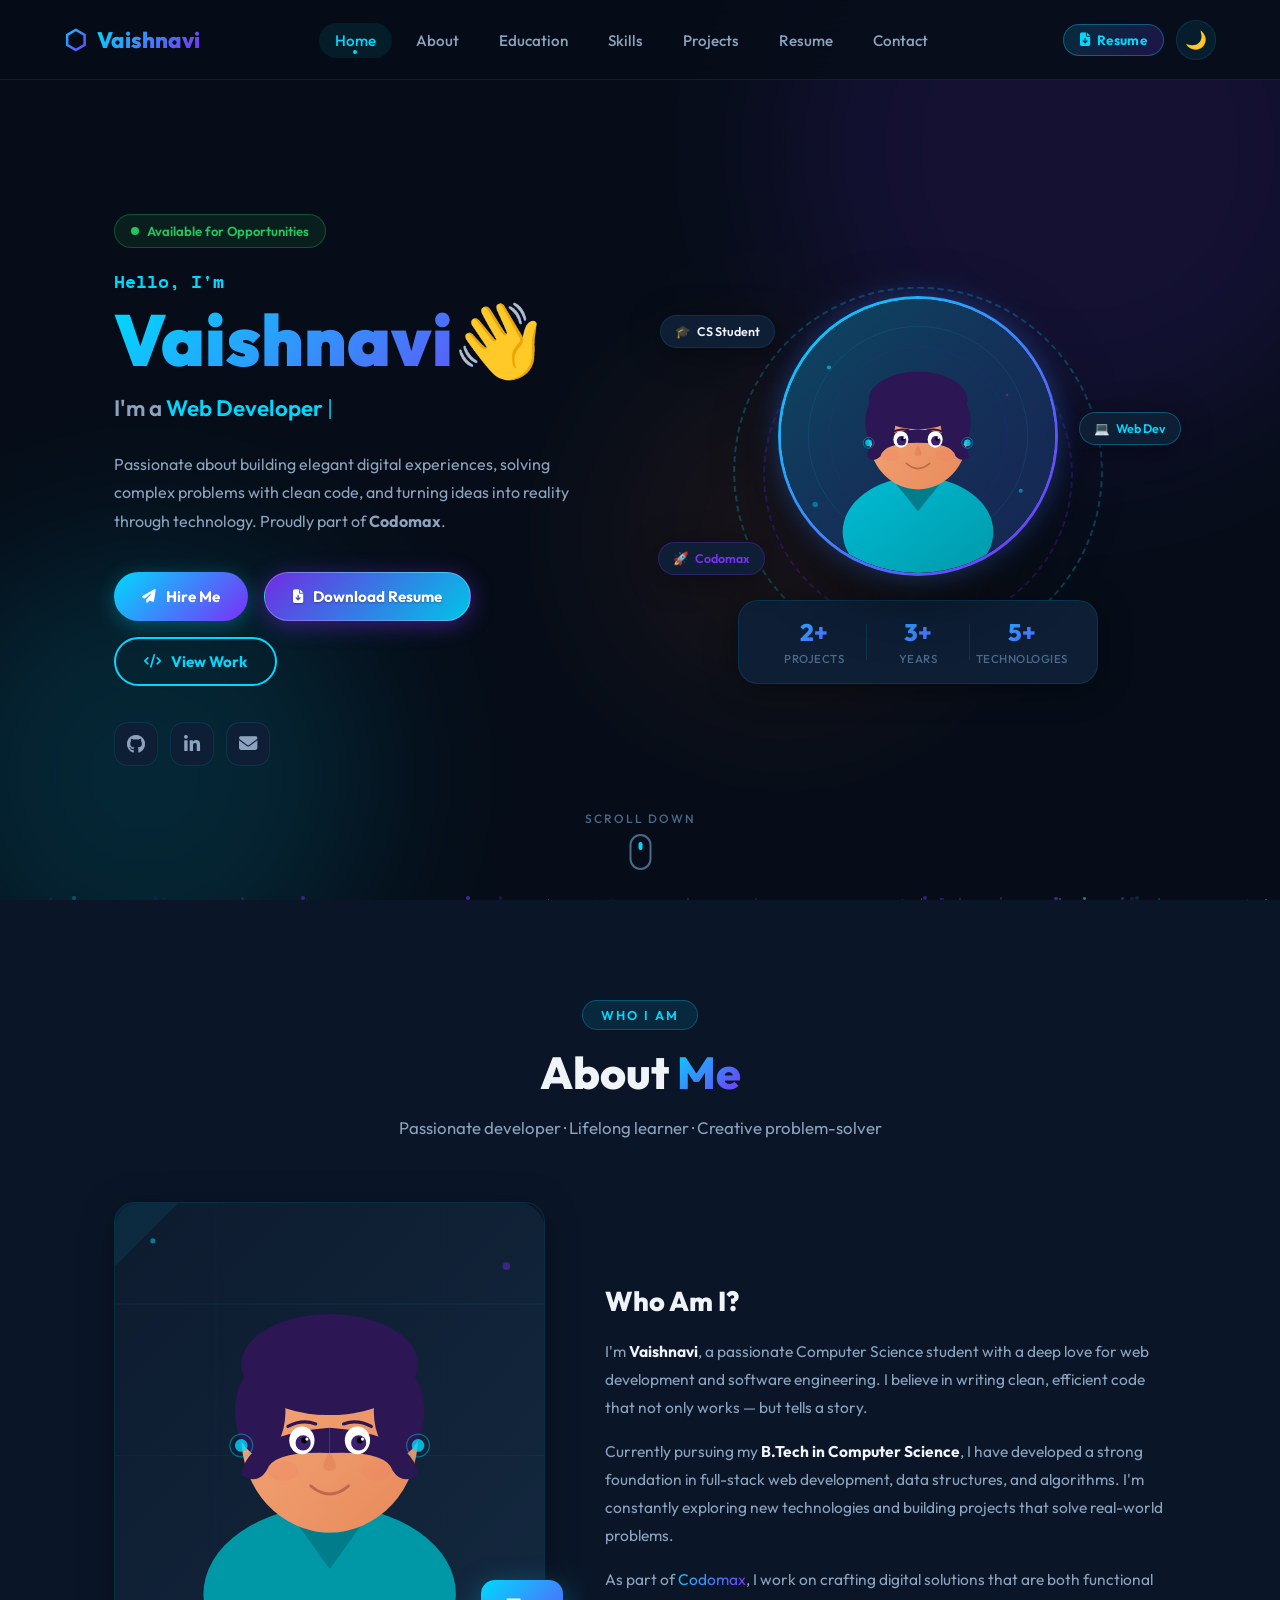
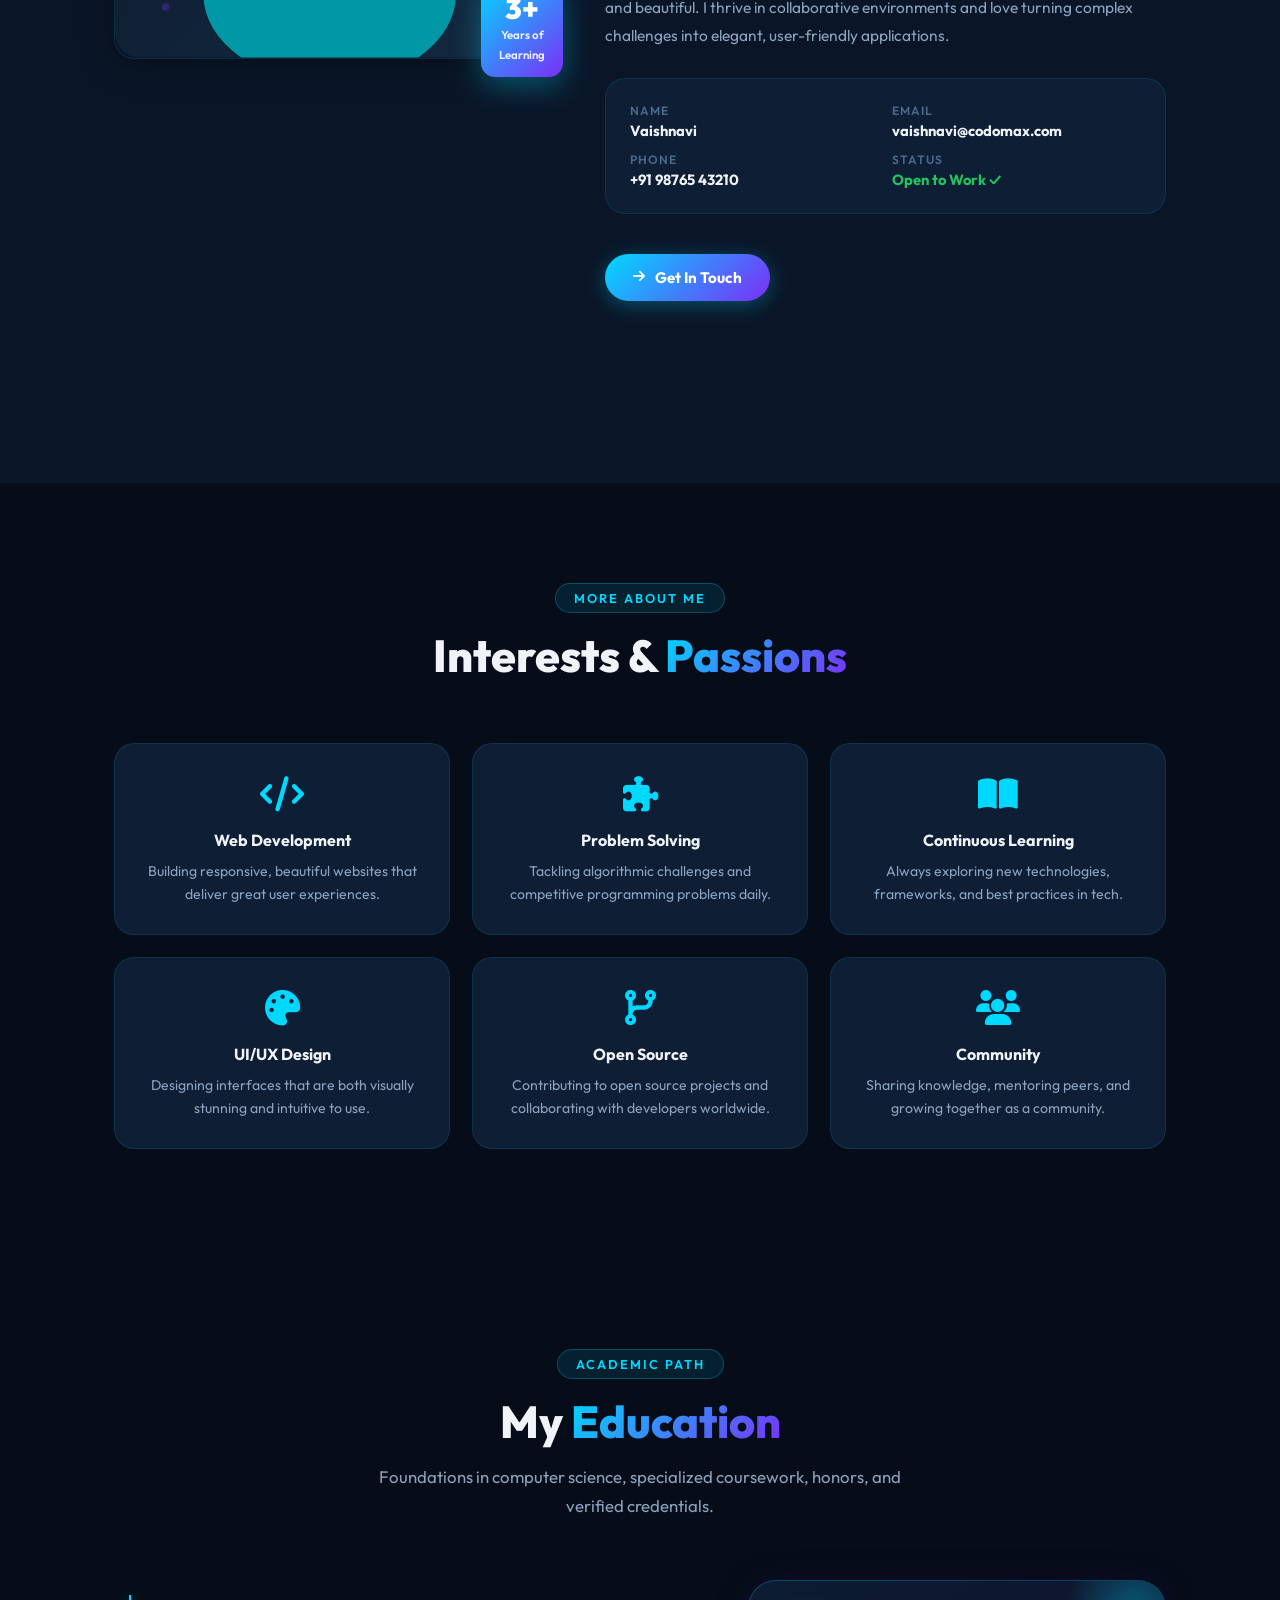
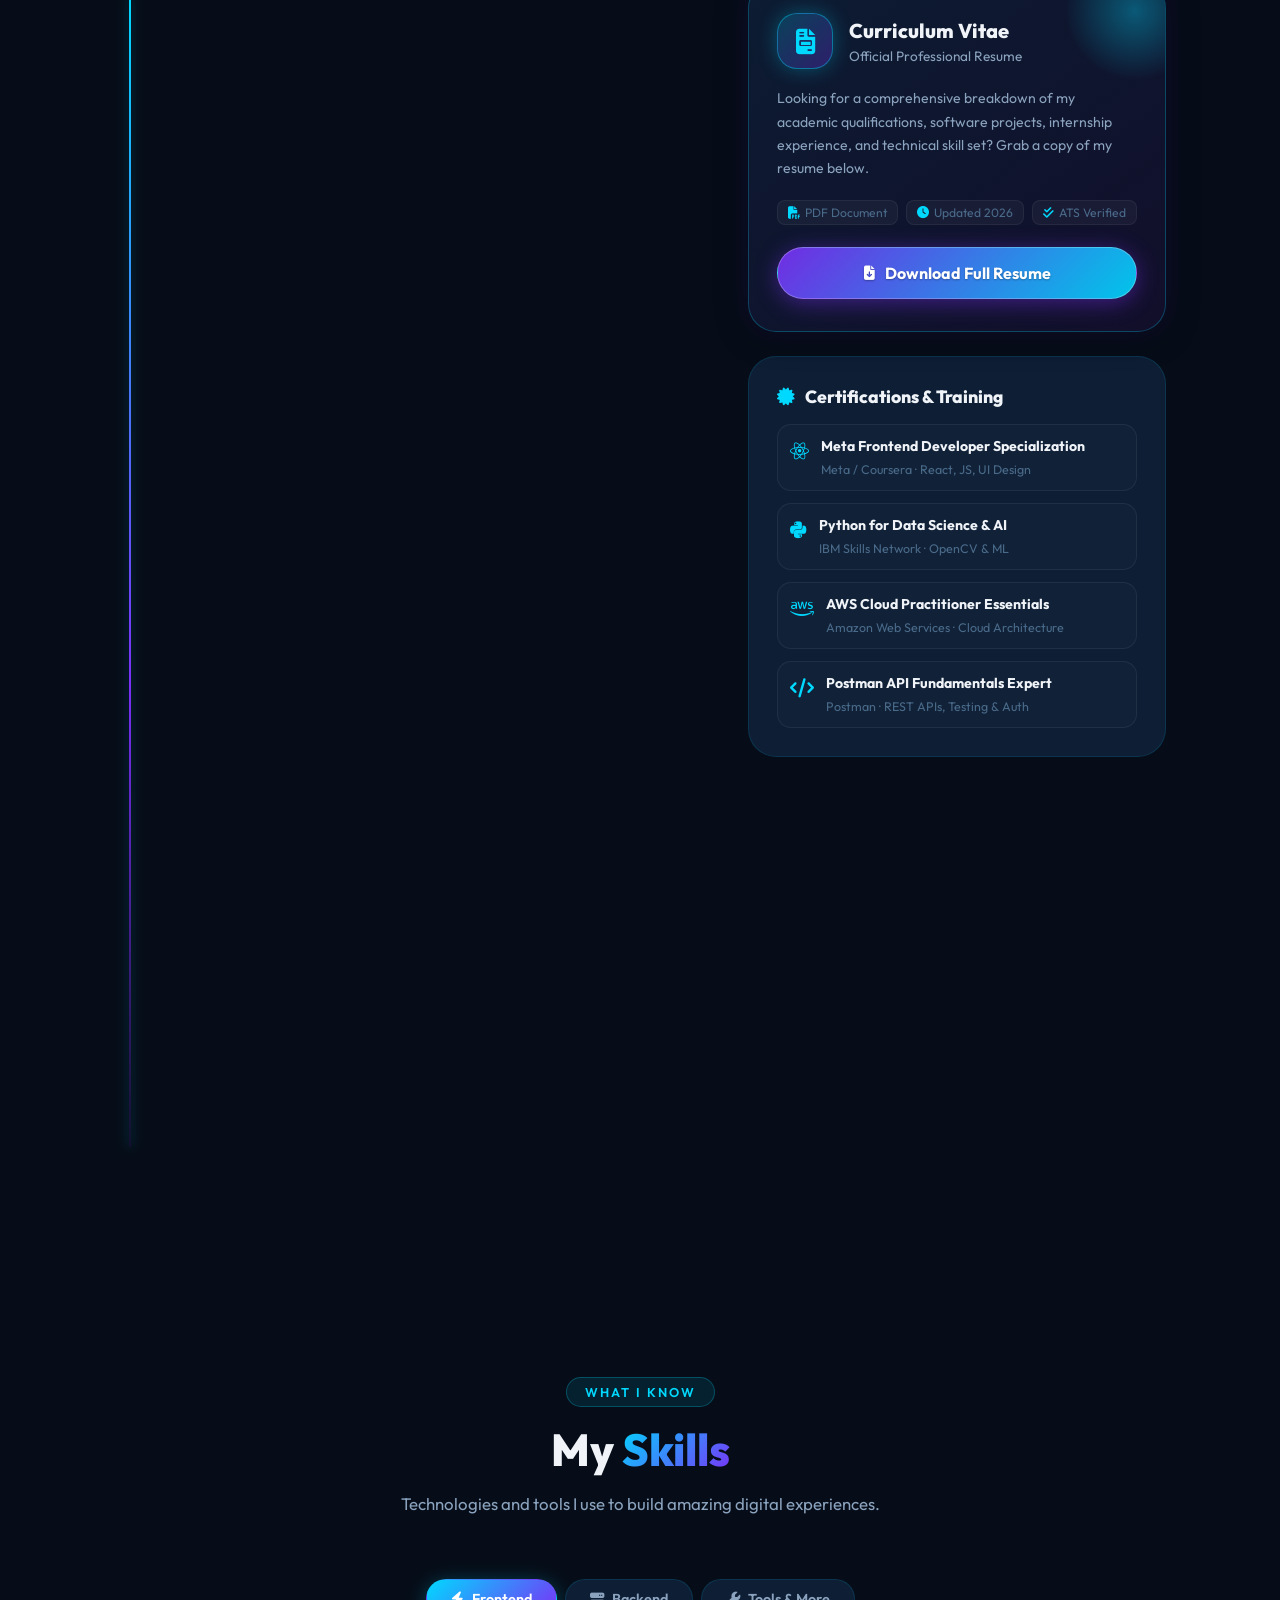
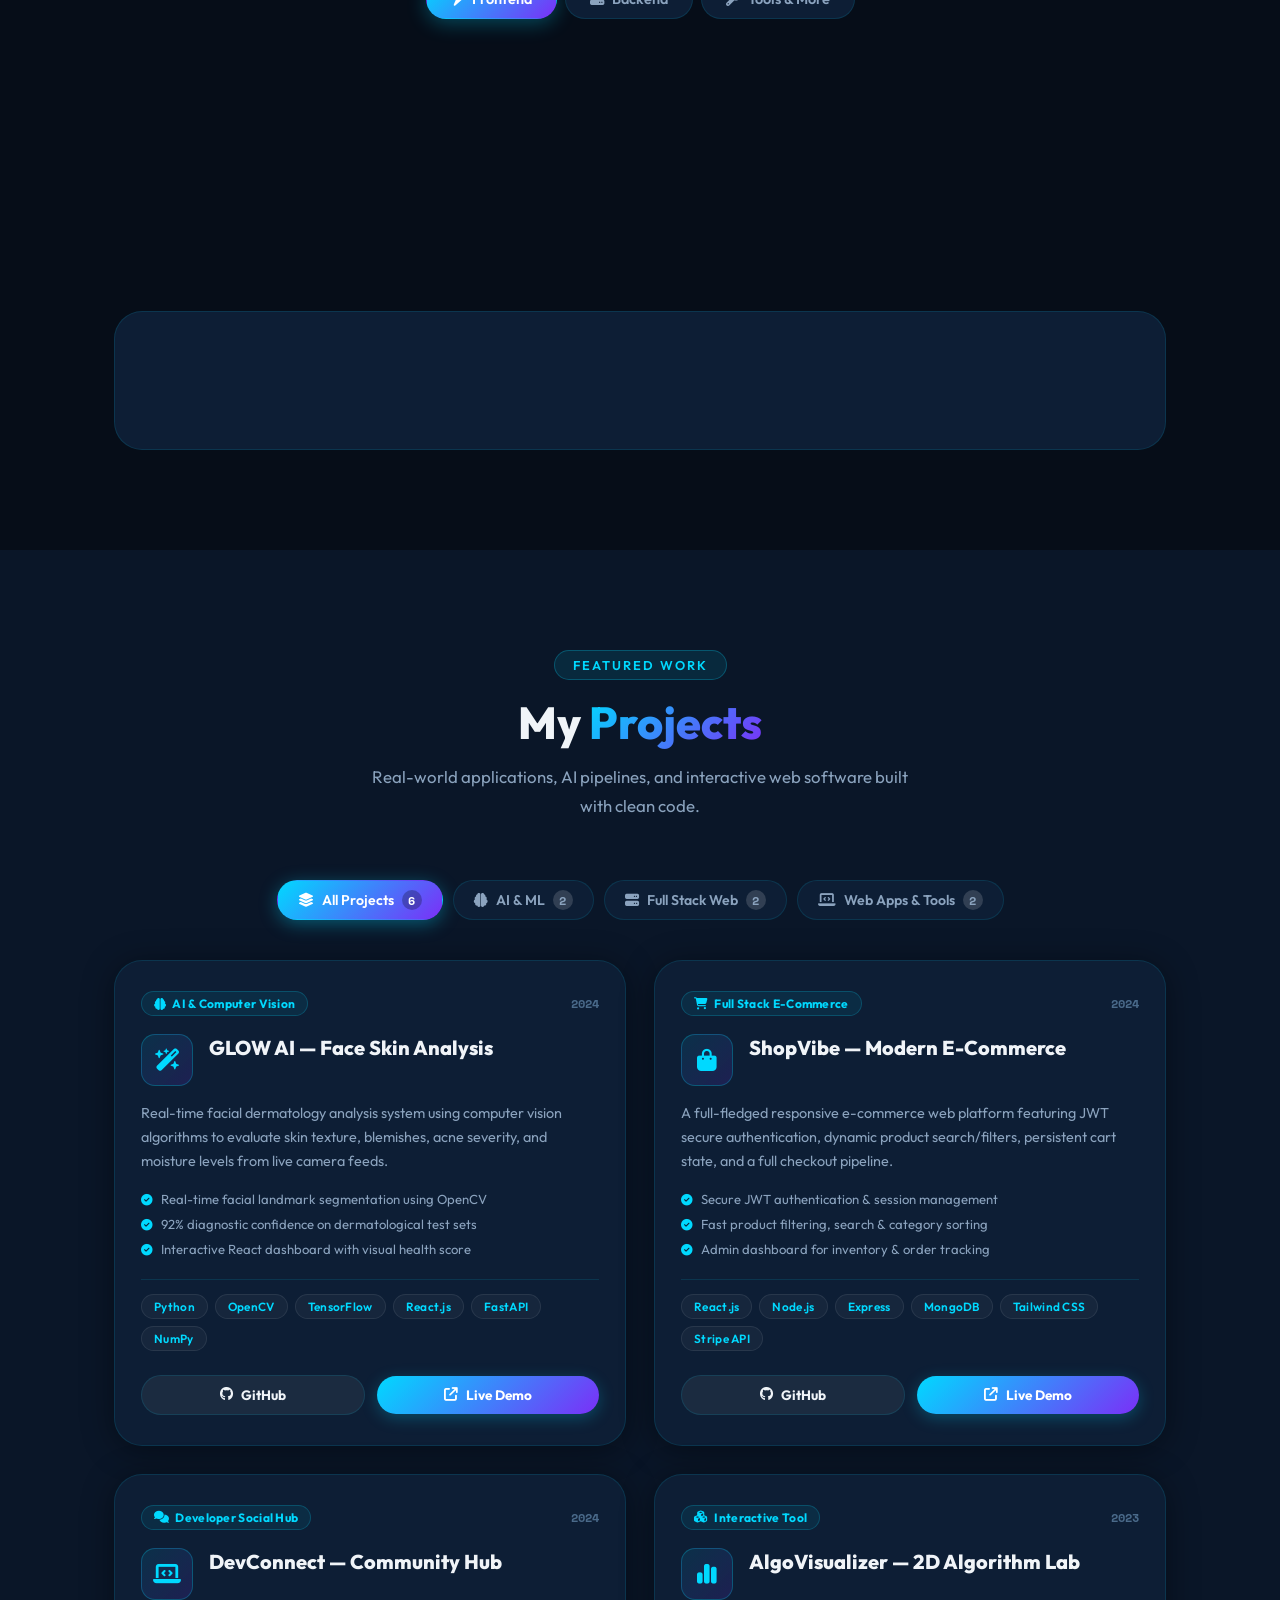
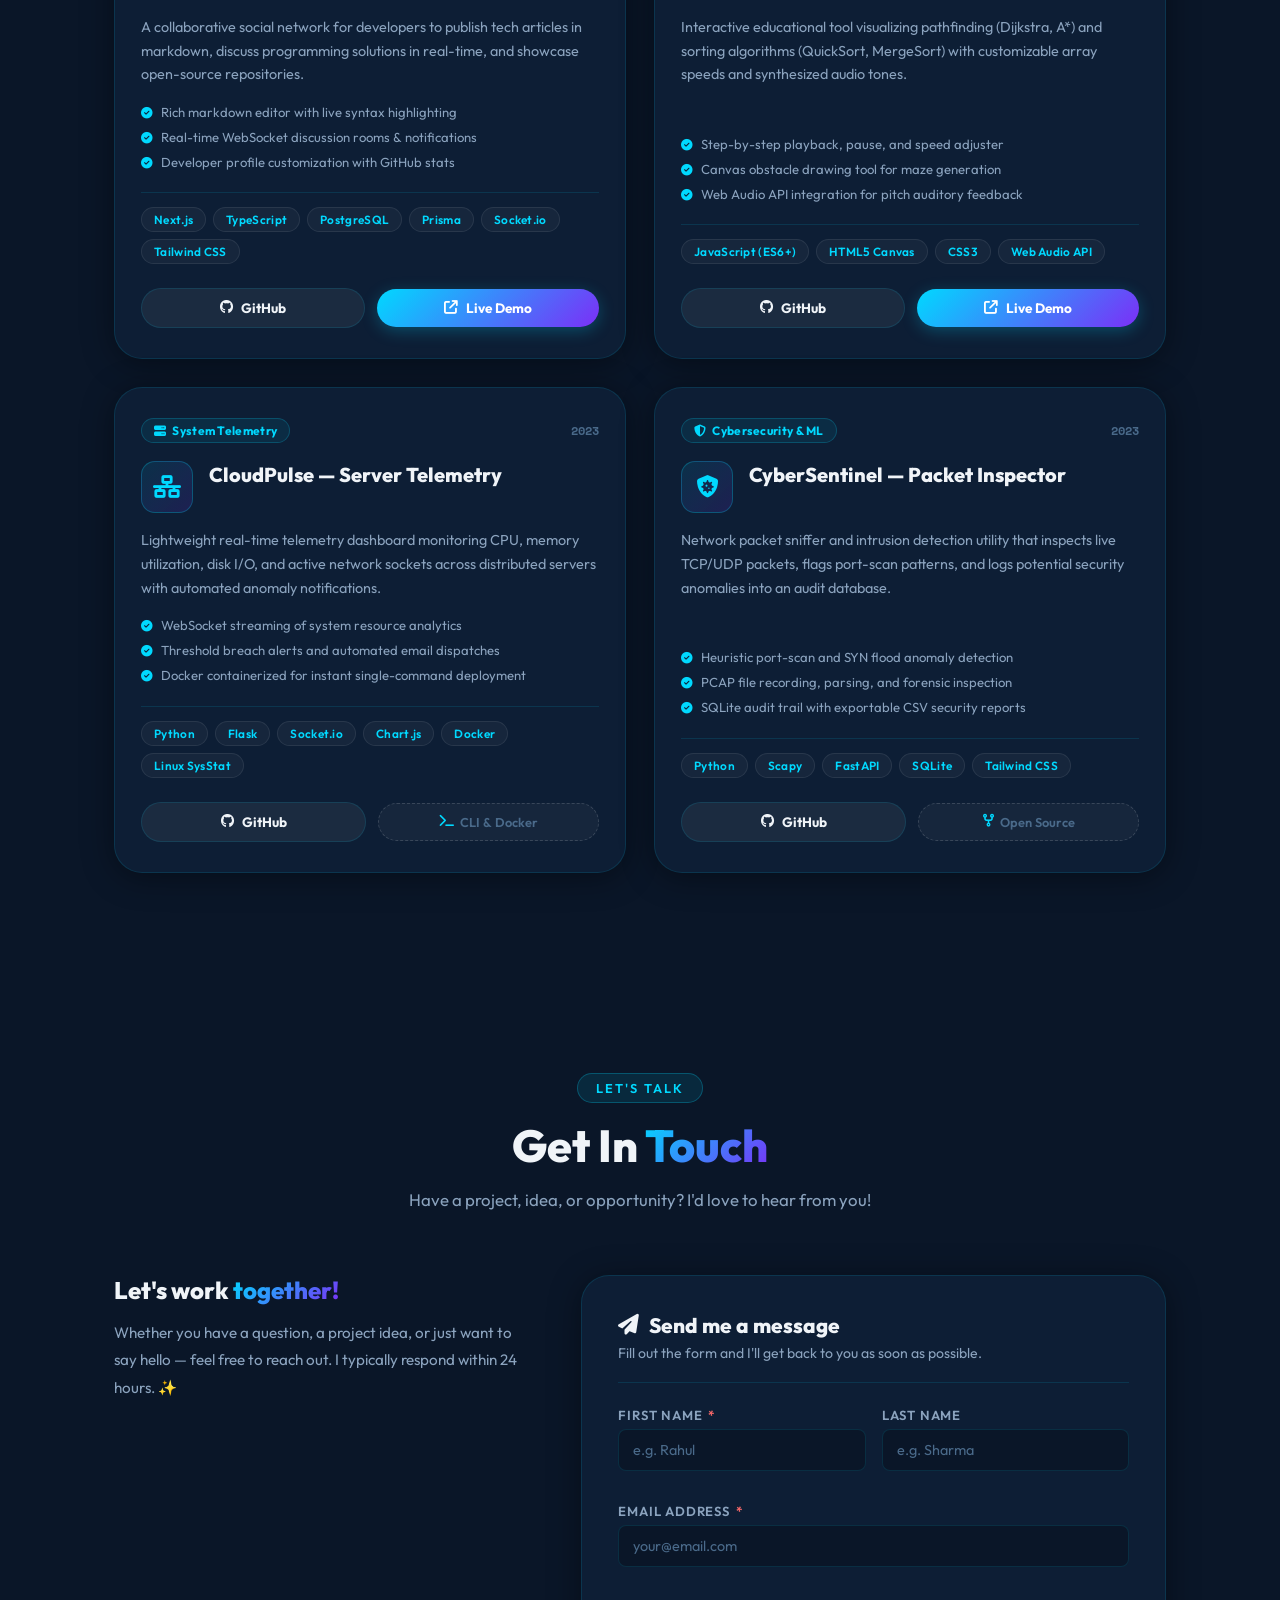
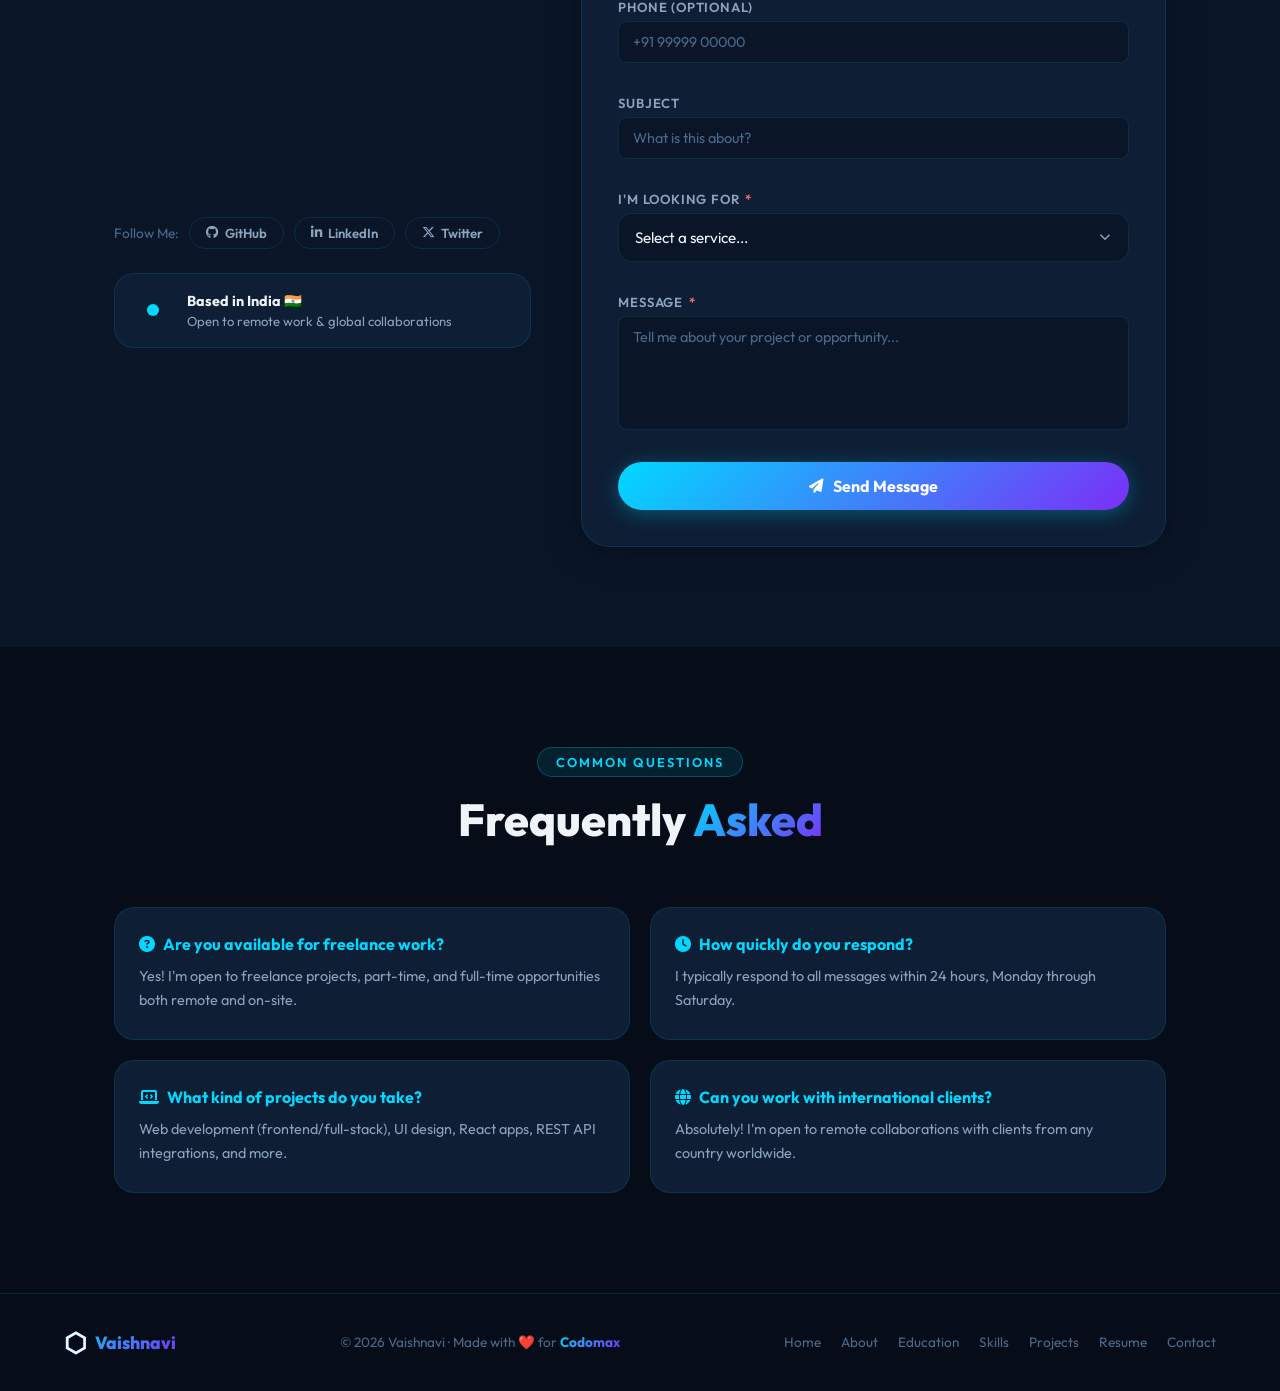
==== commit 9a48e121: "Add files via upload" ====
--- a/index.html
+++ b/index.html
@@ -31,11 +31,17 @@
             <ul class="nav-links" id="navLinks">
                 <li><a href="#home" class="nav-link active">Home</a></li>
                 <li><a href="#about" class="nav-link">About</a></li>
+                <li><a href="#education" class="nav-link">Education</a></li>
                 <li><a href="#skills" class="nav-link">Skills</a></li>
                 <li><a href="#projects" class="nav-link">Projects</a></li>
+                <li><a href="resume.html" class="nav-link">Resume</a></li>
                 <li><a href="#contact" class="nav-link">Contact</a></li>
             </ul>
             <div class="nav-actions">
+                <a href="assets/Vaishnavi_Resume.pdf" download="Vaishnavi_Resume.pdf" class="btn-nav-resume" id="navResumeBtn" title="Download Resume">
+                    <i class="fa-solid fa-file-arrow-down"></i>
+                    <span>Resume</span>
+                </a>
                 <button id="themeBtn" aria-label="Toggle theme">🌙</button>
                 <button class="hamburger" id="hamburger" aria-label="Toggle menu">
                     <span></span><span></span><span></span>
@@ -85,9 +91,13 @@
                         <i class="fa-solid fa-paper-plane"></i>
                         <span>Hire Me</span>
                     </a>
-                    <a href="#about" class="btn-outline">
-                        <i class="fa-solid fa-user"></i>
-                        <span>About Me</span>
+                    <a href="assets/Vaishnavi_Resume.pdf" download="Vaishnavi_Resume.pdf" class="btn-resume-glow" id="hero-resume-btn" title="Download Vaishnavi's Resume (PDF)">
+                        <i class="fa-solid fa-file-arrow-down"></i>
+                        <span>Download Resume</span>
+                    </a>
+                    <a href="#projects" class="btn-outline">
+                        <i class="fa-solid fa-code"></i>
+                        <span>View Work</span>
                     </a>
                 </div>
 
@@ -408,6 +418,223 @@
     </section>
 
 
+    <!-- ===== EDUCATION SECTION ===== -->
+    <section id="education" class="section education-section">
+        <div class="container">
+            <div class="section-header">
+                <span class="section-tag">Academic Path</span>
+                <h2 class="section-title">My <span class="highlight">Education</span></h2>
+                <p class="section-subtitle">Foundations in computer science, specialized coursework, honors, and verified credentials.</p>
+            </div>
+
+            <div class="education-grid">
+
+                <!-- LEFT: Interactive Education Timeline -->
+                <div class="education-timeline anim-left">
+
+                    <!-- Degree 1 -->
+                    <div class="timeline-item">
+                        <div class="timeline-marker"><i class="fa-solid fa-graduation-cap"></i></div>
+                        <div class="timeline-card">
+                            <div class="timeline-card-header">
+                                <div>
+                                    <h3 class="timeline-degree">B.Tech in Computer Science & Engineering</h3>
+                                    <div class="timeline-institution">
+                                        <i class="fa-solid fa-building-columns"></i>
+                                        <span>Codomax Institute of Technology · VTU</span>
+                                    </div>
+                                </div>
+                                <span class="period-pill"><i class="fa-regular fa-calendar"></i> 2022 – 2026</span>
+                            </div>
+
+                            <div class="timeline-badges">
+                                <span class="grade-pill"><i class="fa-solid fa-star"></i> CGPA: 8.9 / 10</span>
+                                <span class="specialty-pill"><i class="fa-solid fa-award"></i> Dean's Honour List</span>
+                            </div>
+
+                            <p class="timeline-desc">
+                                Specialized in core computer science, software architecture, full-stack systems, 
+                                and algorithms. Actively conducting workshops, participating in collegiate hackathons, 
+                                and contributing to web projects at Codomax.
+                            </p>
+
+                            <div class="coursework-wrap">
+                                <span class="coursework-title"><i class="fa-solid fa-book-bookmark"></i> Relevant Coursework:</span>
+                                <div class="coursework-tags">
+                                    <span class="course-tag">Data Structures & Algorithms</span>
+                                    <span class="course-tag">DBMS (SQL/NoSQL)</span>
+                                    <span class="course-tag">Operating Systems</span>
+                                    <span class="course-tag">Computer Networks</span>
+                                    <span class="course-tag">OOP with Java/C++</span>
+                                    <span class="course-tag">Web Technologies</span>
+                                    <span class="course-tag">Software Engineering</span>
+                                </div>
+                            </div>
+
+                            <div class="timeline-achievement-box">
+                                <i class="fa-solid fa-trophy"></i>
+                                <span><strong>Milestone:</strong> Technical Lead at College Coding Club &amp; Finalist in State Hackathon 2023.</span>
+                            </div>
+                        </div>
+                    </div>
+
+                    <!-- Degree 2 -->
+                    <div class="timeline-item">
+                        <div class="timeline-marker"><i class="fa-solid fa-school"></i></div>
+                        <div class="timeline-card">
+                            <div class="timeline-card-header">
+                                <div>
+                                    <h3 class="timeline-degree">Higher Secondary Certificate (HSC / 12th)</h3>
+                                    <div class="timeline-institution">
+                                        <i class="fa-solid fa-building-columns"></i>
+                                        <span>Vidya Mandir Pre-University College</span>
+                                    </div>
+                                </div>
+                                <span class="period-pill"><i class="fa-regular fa-calendar"></i> 2020 – 2022</span>
+                            </div>
+
+                            <div class="timeline-badges">
+                                <span class="grade-pill"><i class="fa-solid fa-award"></i> 94.2% Distinction</span>
+                                <span class="specialty-pill"><i class="fa-solid fa-atom"></i> PCMC Stream</span>
+                            </div>
+
+                            <p class="timeline-desc">
+                                Completed pre-university education specializing in Physics, Chemistry, Mathematics, 
+                                and Computer Science with deep emphasis on analytical mathematics and foundational programming.
+                            </p>
+
+                            <div class="coursework-wrap">
+                                <span class="coursework-title"><i class="fa-solid fa-book-bookmark"></i> Core Subjects:</span>
+                                <div class="coursework-tags">
+                                    <span class="course-tag">Computer Science (C++ &amp; Python)</span>
+                                    <span class="course-tag">Calculus &amp; Algebra</span>
+                                    <span class="course-tag">Applied Physics</span>
+                                    <span class="course-tag">Chemistry</span>
+                                </div>
+                            </div>
+
+                            <div class="timeline-achievement-box">
+                                <i class="fa-solid fa-medal"></i>
+                                <span><strong>Honors:</strong> Scored 99/100 in Computer Science &amp; 98/100 in Mathematics.</span>
+                            </div>
+                        </div>
+                    </div>
+
+                    <!-- Degree 3 -->
+                    <div class="timeline-item">
+                        <div class="timeline-marker"><i class="fa-solid fa-award"></i></div>
+                        <div class="timeline-card">
+                            <div class="timeline-card-header">
+                                <div>
+                                    <h3 class="timeline-degree">Secondary School Certificate (SSC / 10th)</h3>
+                                    <div class="timeline-institution">
+                                        <i class="fa-solid fa-building-columns"></i>
+                                        <span>St. Xavier's High School</span>
+                                    </div>
+                                </div>
+                                <span class="period-pill"><i class="fa-regular fa-calendar"></i> 2019 – 2020</span>
+                            </div>
+
+                            <div class="timeline-badges">
+                                <span class="grade-pill"><i class="fa-solid fa-medal"></i> 96.0% Distinction</span>
+                            </div>
+
+                            <p class="timeline-desc">
+                                Graduated with distinction and academic honors. Demonstrated strong aptitude in mathematics, 
+                                natural sciences, computer applications, and co-curricular debates.
+                            </p>
+
+                            <div class="timeline-achievement-box">
+                                <i class="fa-solid fa-star"></i>
+                                <span><strong>Award:</strong> Gold Medalist in Inter-School Science Olympiad &amp; School Prefect.</span>
+                            </div>
+                        </div>
+                    </div>
+
+                </div>
+
+                <!-- RIGHT: Resume Download Banner & Certifications -->
+                <div class="education-sidebar anim-right">
+
+                    <!-- Resume Card -->
+                    <div class="resume-banner-card">
+                        <div class="resume-banner-glow"></div>
+                        <div class="resume-card-header">
+                            <div class="resume-icon-badge">
+                                <i class="fa-solid fa-file-invoice"></i>
+                            </div>
+                            <div>
+                                <h3 class="resume-card-title">Curriculum Vitae</h3>
+                                <p class="resume-card-subtitle">Official Professional Resume</p>
+                            </div>
+                        </div>
+
+                        <p class="resume-card-desc">
+                            Looking for a comprehensive breakdown of my academic qualifications, software projects, 
+                            internship experience, and technical skill set? Grab a copy of my resume below.
+                        </p>
+
+                        <div class="resume-meta-tags">
+                            <span class="resume-meta-item"><i class="fa-solid fa-file-pdf"></i> PDF Document</span>
+                            <span class="resume-meta-item"><i class="fa-solid fa-clock"></i> Updated 2026</span>
+                            <span class="resume-meta-item"><i class="fa-solid fa-check-double"></i> ATS Verified</span>
+                        </div>
+
+                        <a href="assets/Vaishnavi_Resume.pdf" download="Vaishnavi_Resume.pdf" class="btn-resume-glow resume-download-btn" id="edu-resume-btn" title="Download Official Resume PDF">
+                            <i class="fa-solid fa-file-arrow-down"></i>
+                            <span>Download Full Resume</span>
+                        </a>
+                    </div>
+
+                    <!-- Certifications Card -->
+                    <div class="cert-showcase-card">
+                        <h4 class="cert-card-title">
+                            <i class="fa-solid fa-certificate"></i>
+                            <span>Certifications &amp; Training</span>
+                        </h4>
+
+                        <div class="cert-list">
+                            <div class="cert-item">
+                                <div class="cert-icon"><i class="fa-brands fa-react"></i></div>
+                                <div class="cert-info">
+                                    <strong>Meta Frontend Developer Specialization</strong>
+                                    <span>Meta / Coursera · React, JS, UI Design</span>
+                                </div>
+                            </div>
+
+                            <div class="cert-item">
+                                <div class="cert-icon"><i class="fa-brands fa-python"></i></div>
+                                <div class="cert-info">
+                                    <strong>Python for Data Science &amp; AI</strong>
+                                    <span>IBM Skills Network · OpenCV &amp; ML</span>
+                                </div>
+                            </div>
+
+                            <div class="cert-item">
+                                <div class="cert-icon"><i class="fa-brands fa-aws"></i></div>
+                                <div class="cert-info">
+                                    <strong>AWS Cloud Practitioner Essentials</strong>
+                                    <span>Amazon Web Services · Cloud Architecture</span>
+                                </div>
+                            </div>
+
+                            <div class="cert-item">
+                                <div class="cert-icon"><i class="fa-solid fa-code"></i></div>
+                                <div class="cert-info">
+                                    <strong>Postman API Fundamentals Expert</strong>
+                                    <span>Postman · REST APIs, Testing &amp; Auth</span>
+                                </div>
+                            </div>
+                        </div>
+                    </div>
+
+                </div>
+
+            </div>
+        </div>
+    </section>
+
+
     <!-- ===== SKILLS SECTION ===== -->
     <section id="skills" class="section skills-section">
         <div class="container">
@@ -595,65 +822,289 @@
     <section id="projects" class="section projects-section">
         <div class="container">
             <div class="section-header">
-                <span class="section-tag">My Work</span>
-                <h2 class="section-title">Featured <span class="highlight">Projects</span></h2>
-                <p class="section-subtitle">A showcase of projects I've built with passion and precision.</p>
-            </div>
-
-            <div class="projects-grid">
-
-                <!-- Project 1 -->
-                <div class="project-card anim-up">
+                <span class="section-tag">Featured Work</span>
+                <h2 class="section-title">My <span class="highlight">Projects</span></h2>
+                <p class="section-subtitle">Real-world applications, AI pipelines, and interactive web software built with clean code.</p>
+            </div>
+
+            <!-- Project Category Filter Tabs -->
+            <div class="project-filters" id="projectFilters">
+                <button class="project-filter-btn active" data-filter="all">
+                    <i class="fa-solid fa-layer-group"></i> All Projects <span class="filter-count">6</span>
+                </button>
+                <button class="project-filter-btn" data-filter="ai">
+                    <i class="fa-solid fa-brain"></i> AI &amp; ML <span class="filter-count">2</span>
+                </button>
+                <button class="project-filter-btn" data-filter="fullstack">
+                    <i class="fa-solid fa-server"></i> Full Stack Web <span class="filter-count">2</span>
+                </button>
+                <button class="project-filter-btn" data-filter="tools">
+                    <i class="fa-solid fa-laptop-code"></i> Web Apps &amp; Tools <span class="filter-count">2</span>
+                </button>
+            </div>
+
+            <div class="projects-grid" id="projectsGrid">
+
+                <!-- Project 1: GLOW AI -->
+                <div class="project-card anim-up" data-category="ai">
+                    <div class="project-card-top">
+                        <span class="project-category-badge"><i class="fa-solid fa-brain"></i> AI &amp; Computer Vision</span>
+                        <span class="project-year">2024</span>
+                    </div>
+
                     <div class="project-card-header">
                         <div class="project-icon"><i class="fa-solid fa-wand-magic-sparkles"></i></div>
-                        <div class="project-links">
-                            <a href="#" class="project-link-icon" title="GitHub"><i class="fa-brands fa-github"></i></a>
-                            <a href="#" class="project-link-icon" title="Live Demo"><i class="fa-solid fa-arrow-up-right-from-square"></i></a>
-                        </div>
-                    </div>
-                    <h3 class="project-title">GLOW AI</h3>
-                    <p class="project-desc">Face Skin Analysis System using computer vision and image processing for real-time skin health insights.</p>
+                        <div class="project-heading-wrap">
+                            <h3 class="project-title">GLOW AI — Face Skin Analysis</h3>
+                        </div>
+                    </div>
+
+                    <p class="project-desc">
+                        Real-time facial dermatology analysis system using computer vision algorithms to evaluate skin texture, 
+                        blemishes, acne severity, and moisture levels from live camera feeds.
+                    </p>
+
+                    <ul class="project-features">
+                        <li><i class="fa-solid fa-circle-check"></i> Real-time facial landmark segmentation using OpenCV</li>
+                        <li><i class="fa-solid fa-circle-check"></i> 92% diagnostic confidence on dermatological test sets</li>
+                        <li><i class="fa-solid fa-circle-check"></i> Interactive React dashboard with visual health score</li>
+                    </ul>
+
                     <div class="project-tech">
                         <span>Python</span>
                         <span>OpenCV</span>
+                        <span>TensorFlow</span>
+                        <span>React.js</span>
+                        <span>FastAPI</span>
                         <span>NumPy</span>
-                        <span>React</span>
-                    </div>
-                </div>
-
-                <!-- Project 2 -->
-                <div class="project-card anim-up" style="--delay:0.15s">
+                    </div>
+
+                    <div class="project-card-actions">
+                        <a href="https://github.com" target="_blank" rel="noopener" class="project-btn project-btn-github" title="View Source Code on GitHub">
+                            <i class="fa-brands fa-github"></i> GitHub
+                        </a>
+                        <a href="https://glow-ai-demo.example.com" target="_blank" rel="noopener" class="project-btn project-btn-demo" title="Open Live Application">
+                            <i class="fa-solid fa-arrow-up-right-from-square"></i> Live Demo
+                        </a>
+                    </div>
+                </div>
+
+                <!-- Project 2: ShopVibe -->
+                <div class="project-card anim-up" data-category="fullstack" style="--delay:0.1s">
+                    <div class="project-card-top">
+                        <span class="project-category-badge"><i class="fa-solid fa-cart-shopping"></i> Full Stack E-Commerce</span>
+                        <span class="project-year">2024</span>
+                    </div>
+
                     <div class="project-card-header">
-                        <div class="project-icon"><i class="fa-solid fa-cart-shopping"></i></div>
-                        <div class="project-links">
-                            <a href="#" class="project-link-icon" title="GitHub"><i class="fa-brands fa-github"></i></a>
-                            <a href="#" class="project-link-icon" title="Live Demo"><i class="fa-solid fa-arrow-up-right-from-square"></i></a>
-                        </div>
-                    </div>
-                    <h3 class="project-title">E-Commerce Website</h3>
-                    <p class="project-desc">A responsive e-commerce platform with products, authentication, and full shopping cart features.</p>
+                        <div class="project-icon"><i class="fa-solid fa-bag-shopping"></i></div>
+                        <div class="project-heading-wrap">
+                            <h3 class="project-title">ShopVibe — Modern E-Commerce</h3>
+                        </div>
+                    </div>
+
+                    <p class="project-desc">
+                        A full-fledged responsive e-commerce web platform featuring JWT secure authentication, dynamic product 
+                        search/filters, persistent cart state, and a full checkout pipeline.
+                    </p>
+
+                    <ul class="project-features">
+                        <li><i class="fa-solid fa-circle-check"></i> Secure JWT authentication &amp; session management</li>
+                        <li><i class="fa-solid fa-circle-check"></i> Fast product filtering, search &amp; category sorting</li>
+                        <li><i class="fa-solid fa-circle-check"></i> Admin dashboard for inventory &amp; order tracking</li>
+                    </ul>
+
                     <div class="project-tech">
-                        <span>HTML</span>
-                        <span>CSS</span>
-                        <span>JavaScript</span>
-                    </div>
-                </div>
-
-                <!-- Project 3 -->
-                <div class="project-card anim-up" style="--delay:0.3s">
+                        <span>React.js</span>
+                        <span>Node.js</span>
+                        <span>Express</span>
+                        <span>MongoDB</span>
+                        <span>Tailwind CSS</span>
+                        <span>Stripe API</span>
+                    </div>
+
+                    <div class="project-card-actions">
+                        <a href="https://github.com" target="_blank" rel="noopener" class="project-btn project-btn-github" title="View Source Code on GitHub">
+                            <i class="fa-brands fa-github"></i> GitHub
+                        </a>
+                        <a href="https://shopvibe-store.example.com" target="_blank" rel="noopener" class="project-btn project-btn-demo" title="Open Live Store">
+                            <i class="fa-solid fa-arrow-up-right-from-square"></i> Live Demo
+                        </a>
+                    </div>
+                </div>
+
+                <!-- Project 3: DevConnect -->
+                <div class="project-card anim-up" data-category="fullstack" style="--delay:0.2s">
+                    <div class="project-card-top">
+                        <span class="project-category-badge"><i class="fa-solid fa-comments"></i> Developer Social Hub</span>
+                        <span class="project-year">2024</span>
+                    </div>
+
                     <div class="project-card-header">
                         <div class="project-icon"><i class="fa-solid fa-laptop-code"></i></div>
-                        <div class="project-links">
-                            <a href="#" class="project-link-icon" title="GitHub"><i class="fa-brands fa-github"></i></a>
-                            <a href="#" class="project-link-icon" title="Live Demo"><i class="fa-solid fa-arrow-up-right-from-square"></i></a>
-                        </div>
-                    </div>
-                    <h3 class="project-title">Portfolio Website</h3>
-                    <p class="project-desc">Modern responsive personal portfolio with smooth animations, dark mode, and dynamic interactions.</p>
+                        <div class="project-heading-wrap">
+                            <h3 class="project-title">DevConnect — Community Hub</h3>
+                        </div>
+                    </div>
+
+                    <p class="project-desc">
+                        A collaborative social network for developers to publish tech articles in markdown, discuss programming 
+                        solutions in real-time, and showcase open-source repositories.
+                    </p>
+
+                    <ul class="project-features">
+                        <li><i class="fa-solid fa-circle-check"></i> Rich markdown editor with live syntax highlighting</li>
+                        <li><i class="fa-solid fa-circle-check"></i> Real-time WebSocket discussion rooms &amp; notifications</li>
+                        <li><i class="fa-solid fa-circle-check"></i> Developer profile customization with GitHub stats</li>
+                    </ul>
+
                     <div class="project-tech">
-                        <span>HTML</span>
-                        <span>CSS</span>
-                        <span>JavaScript</span>
+                        <span>Next.js</span>
+                        <span>TypeScript</span>
+                        <span>PostgreSQL</span>
+                        <span>Prisma</span>
+                        <span>Socket.io</span>
+                        <span>Tailwind CSS</span>
+                    </div>
+
+                    <div class="project-card-actions">
+                        <a href="https://github.com" target="_blank" rel="noopener" class="project-btn project-btn-github" title="View Source Code on GitHub">
+                            <i class="fa-brands fa-github"></i> GitHub
+                        </a>
+                        <a href="https://devconnect-hub.example.com" target="_blank" rel="noopener" class="project-btn project-btn-demo" title="Open Live Platform">
+                            <i class="fa-solid fa-arrow-up-right-from-square"></i> Live Demo
+                        </a>
+                    </div>
+                </div>
+
+                <!-- Project 4: AlgoVisualizer -->
+                <div class="project-card anim-up" data-category="tools" style="--delay:0.3s">
+                    <div class="project-card-top">
+                        <span class="project-category-badge"><i class="fa-solid fa-cubes"></i> Interactive Tool</span>
+                        <span class="project-year">2023</span>
+                    </div>
+
+                    <div class="project-card-header">
+                        <div class="project-icon"><i class="fa-solid fa-chart-simple"></i></div>
+                        <div class="project-heading-wrap">
+                            <h3 class="project-title">AlgoVisualizer — 2D Algorithm Lab</h3>
+                        </div>
+                    </div>
+
+                    <p class="project-desc">
+                        Interactive educational tool visualizing pathfinding (Dijkstra, A*) and sorting algorithms (QuickSort, 
+                        MergeSort) with customizable array speeds and synthesized audio tones.
+                    </p>
+
+                    <ul class="project-features">
+                        <li><i class="fa-solid fa-circle-check"></i> Step-by-step playback, pause, and speed adjuster</li>
+                        <li><i class="fa-solid fa-circle-check"></i> Canvas obstacle drawing tool for maze generation</li>
+                        <li><i class="fa-solid fa-circle-check"></i> Web Audio API integration for pitch auditory feedback</li>
+                    </ul>
+
+                    <div class="project-tech">
+                        <span>JavaScript (ES6+)</span>
+                        <span>HTML5 Canvas</span>
+                        <span>CSS3</span>
+                        <span>Web Audio API</span>
+                    </div>
+
+                    <div class="project-card-actions">
+                        <a href="https://github.com" target="_blank" rel="noopener" class="project-btn project-btn-github" title="View Source Code on GitHub">
+                            <i class="fa-brands fa-github"></i> GitHub
+                        </a>
+                        <a href="https://algovisualizer.example.com" target="_blank" rel="noopener" class="project-btn project-btn-demo" title="Open Live Visualizer">
+                            <i class="fa-solid fa-arrow-up-right-from-square"></i> Live Demo
+                        </a>
+                    </div>
+                </div>
+
+                <!-- Project 5: CloudPulse -->
+                <div class="project-card anim-up" data-category="tools" style="--delay:0.4s">
+                    <div class="project-card-top">
+                        <span class="project-category-badge"><i class="fa-solid fa-server"></i> System Telemetry</span>
+                        <span class="project-year">2023</span>
+                    </div>
+
+                    <div class="project-card-header">
+                        <div class="project-icon"><i class="fa-solid fa-network-wired"></i></div>
+                        <div class="project-heading-wrap">
+                            <h3 class="project-title">CloudPulse — Server Telemetry</h3>
+                        </div>
+                    </div>
+
+                    <p class="project-desc">
+                        Lightweight real-time telemetry dashboard monitoring CPU, memory utilization, disk I/O, and active network 
+                        sockets across distributed servers with automated anomaly notifications.
+                    </p>
+
+                    <ul class="project-features">
+                        <li><i class="fa-solid fa-circle-check"></i> WebSocket streaming of system resource analytics</li>
+                        <li><i class="fa-solid fa-circle-check"></i> Threshold breach alerts and automated email dispatches</li>
+                        <li><i class="fa-solid fa-circle-check"></i> Docker containerized for instant single-command deployment</li>
+                    </ul>
+
+                    <div class="project-tech">
+                        <span>Python</span>
+                        <span>Flask</span>
+                        <span>Socket.io</span>
+                        <span>Chart.js</span>
+                        <span>Docker</span>
+                        <span>Linux SysStat</span>
+                    </div>
+
+                    <div class="project-card-actions">
+                        <a href="https://github.com" target="_blank" rel="noopener" class="project-btn project-btn-github" title="View Source Code on GitHub">
+                            <i class="fa-brands fa-github"></i> GitHub
+                        </a>
+                        <!-- Optional Live Demo Pill -->
+                        <span class="project-demo-pill optional" title="CLI and Docker tool without a public web host">
+                            <i class="fa-solid fa-terminal"></i> CLI &amp; Docker
+                        </span>
+                    </div>
+                </div>
+
+                <!-- Project 6: CyberSentinel -->
+                <div class="project-card anim-up" data-category="ai" style="--delay:0.5s">
+                    <div class="project-card-top">
+                        <span class="project-category-badge"><i class="fa-solid fa-shield-halved"></i> Cybersecurity &amp; ML</span>
+                        <span class="project-year">2023</span>
+                    </div>
+
+                    <div class="project-card-header">
+                        <div class="project-icon"><i class="fa-solid fa-shield-virus"></i></div>
+                        <div class="project-heading-wrap">
+                            <h3 class="project-title">CyberSentinel — Packet Inspector</h3>
+                        </div>
+                    </div>
+
+                    <p class="project-desc">
+                        Network packet sniffer and intrusion detection utility that inspects live TCP/UDP packets, flags port-scan 
+                        patterns, and logs potential security anomalies into an audit database.
+                    </p>
+
+                    <ul class="project-features">
+                        <li><i class="fa-solid fa-circle-check"></i> Heuristic port-scan and SYN flood anomaly detection</li>
+                        <li><i class="fa-solid fa-circle-check"></i> PCAP file recording, parsing, and forensic inspection</li>
+                        <li><i class="fa-solid fa-circle-check"></i> SQLite audit trail with exportable CSV security reports</li>
+                    </ul>
+
+                    <div class="project-tech">
+                        <span>Python</span>
+                        <span>Scapy</span>
+                        <span>FastAPI</span>
+                        <span>SQLite</span>
+                        <span>Tailwind CSS</span>
+                    </div>
+
+                    <div class="project-card-actions">
+                        <a href="https://github.com" target="_blank" rel="noopener" class="project-btn project-btn-github" title="View Source Code on GitHub">
+                            <i class="fa-brands fa-github"></i> GitHub
+                        </a>
+                        <!-- Optional Live Demo Pill -->
+                        <span class="project-demo-pill optional" title="Open source terminal and local security engine">
+                            <i class="fa-solid fa-code-fork"></i> Open Source
+                        </span>
                     </div>
                 </div>
 
@@ -858,12 +1309,23 @@
             <div class="footer-links">
                 <a href="#home">Home</a>
                 <a href="#about">About</a>
+                <a href="#education">Education</a>
                 <a href="#skills">Skills</a>
                 <a href="#projects">Projects</a>
+                <a href="resume.html">Resume</a>
                 <a href="#contact">Contact</a>
             </div>
         </div>
     </footer>
+
+    <!-- Toast Notification for Resume and Actions -->
+    <div class="toast-notification" id="toastNotification" role="status" aria-live="polite">
+        <i class="fa-solid fa-circle-check toast-icon"></i>
+        <div class="toast-content">
+            <strong id="toastTitle">Download Started</strong>
+            <p id="toastMessage">Vaishnavi's Resume PDF is downloading...</p>
+        </div>
+    </div>
 
     <button class="back-to-top" id="backToTop" title="Back to top">
         <i class="fa-solid fa-arrow-up"></i>
--- a/style.css
+++ b/style.css
@@ -238,10 +238,88 @@
     box-shadow: var(--shadow-glow);
 }
 
+/* Resume Glow Button */
+.btn-resume-glow {
+    display: inline-flex;
+    align-items: center;
+    gap: 10px;
+    padding: 14px 28px;
+    background: linear-gradient(135deg, rgba(123, 47, 247, 0.9) 0%, rgba(0, 217, 255, 0.9) 100%);
+    color: #ffffff;
+    font-weight: 700;
+    font-size: 0.95rem;
+    border-radius: var(--radius-full);
+    border: 1px solid rgba(255, 255, 255, 0.25);
+    cursor: pointer;
+    transition: var(--transition);
+    position: relative;
+    overflow: hidden;
+    box-shadow: 0 4px 22px rgba(123, 47, 247, 0.45);
+    text-shadow: 0 1px 2px rgba(0, 0, 0, 0.3);
+}
+.btn-resume-glow::before {
+    content: '';
+    position: absolute;
+    top: -50%;
+    left: -50%;
+    width: 200%;
+    height: 200%;
+    background: radial-gradient(circle, rgba(255,255,255,0.2) 0%, transparent 60%);
+    opacity: 0;
+    transform: rotate(30deg);
+    transition: opacity var(--transition);
+}
+.btn-resume-glow:hover {
+    transform: translateY(-3px) scale(1.02);
+    box-shadow: 0 8px 32px rgba(123, 47, 247, 0.6), 0 0 20px rgba(0, 217, 255, 0.4);
+    border-color: rgba(255, 255, 255, 0.5);
+}
+.btn-resume-glow:hover::before {
+    opacity: 1;
+}
+.btn-resume-glow:hover i {
+    animation: bounce-down 0.8s ease infinite alternate;
+}
+@keyframes bounce-down {
+    from { transform: translateY(0); }
+    to   { transform: translateY(3px); }
+}
+
+/* Navbar Resume Pill Button */
+.btn-nav-resume {
+    display: inline-flex;
+    align-items: center;
+    gap: 7px;
+    padding: 7px 16px;
+    background: linear-gradient(135deg, rgba(0, 217, 255, 0.15) 0%, rgba(123, 47, 247, 0.2) 100%);
+    border: 1px solid rgba(0, 217, 255, 0.35);
+    border-radius: var(--radius-full);
+    color: var(--cyan);
+    font-size: 0.84rem;
+    font-weight: 700;
+    letter-spacing: 0.3px;
+    transition: var(--transition);
+}
+.btn-nav-resume:hover {
+    background: var(--gradient-main);
+    color: #ffffff;
+    border-color: transparent;
+    transform: translateY(-2px);
+    box-shadow: 0 4px 15px rgba(0, 217, 255, 0.35);
+}
+.btn-nav-resume i {
+    font-size: 0.85rem;
+    transition: transform var(--transition);
+}
+.btn-nav-resume:hover i {
+    transform: translateY(1px);
+}
+
 /* Button icon styling */
 .btn-primary i,
 .btn-outline i,
-.btn-glass i {
+.btn-glass i,
+.btn-resume-glow i {
     font-size: 0.9em;
     transition: transform var(--transition);
 }
@@ -887,7 +965,6 @@
     font-size: 0.9rem;
 }
 
-.about-right { }
 .about-heading {
     font-size: 1.7rem;
     font-weight: 800;
@@ -1098,29 +1175,510 @@
 }
 
 
+/* ---------- EDUCATION SECTION ---------- */
+.education-section {
+    background: var(--bg-primary);
+    position: relative;
+}
+
+.education-grid {
+    display: grid;
+    grid-template-columns: 1.35fr 0.95fr;
+    gap: 40px;
+    align-items: start;
+}
+
+/* Timeline */
+.education-timeline {
+    position: relative;
+    padding-left: 36px;
+}
+
+.education-timeline::before {
+    content: '';
+    position: absolute;
+    top: 15px;
+    bottom: 30px;
+    left: 15px;
+    width: 2px;
+    background: linear-gradient(180deg, var(--cyan) 0%, var(--purple) 60%, rgba(123, 47, 247, 0.1) 100%);
+    box-shadow: 0 0 12px rgba(0, 217, 255, 0.4);
+}
+
+.timeline-item {
+    position: relative;
+    margin-bottom: 36px;
+}
+
+.timeline-item:last-child {
+    margin-bottom: 0;
+}
+
+.timeline-marker {
+    position: absolute;
+    left: -36px;
+    top: 0;
+    width: 32px;
+    height: 32px;
+    border-radius: 50%;
+    background: var(--bg-card);
+    border: 2px solid var(--cyan);
+    color: var(--cyan);
+    display: flex;
+    align-items: center;
+    justify-content: center;
+    font-size: 0.85rem;
+    box-shadow: 0 0 15px rgba(0, 217, 255, 0.5);
+    z-index: 2;
+    transition: var(--transition);
+}
+
+.timeline-item:hover .timeline-marker {
+    background: var(--cyan);
+    color: #060d18;
+    transform: scale(1.15);
+    box-shadow: 0 0 22px rgba(0, 217, 255, 0.8);
+}
+
+.timeline-card {
+    background: var(--bg-card);
+    border: 1px solid var(--border);
+    border-radius: var(--radius-xl);
+    padding: 28px;
+    transition: var(--transition);
+    position: relative;
+    overflow: hidden;
+}
+
+.timeline-card::before {
+    content: '';
+    position: absolute;
+    top: 0;
+    left: 0;
+    bottom: 0;
+    width: 3px;
+    background: var(--gradient-main);
+    opacity: 0;
+    transition: opacity var(--transition);
+}
+
+.timeline-card:hover {
+    border-color: var(--border-hover);
+    transform: translateY(-4px);
+    box-shadow: var(--shadow-card), var(--shadow-glow);
+}
+
+.timeline-card:hover::before {
+    opacity: 1;
+}
+
+.timeline-card-header {
+    display: flex;
+    align-items: flex-start;
+    justify-content: space-between;
+    gap: 12px;
+    margin-bottom: 12px;
+    flex-wrap: wrap;
+}
+
+.timeline-degree {
+    font-size: 1.18rem;
+    font-weight: 800;
+    color: var(--text-primary);
+    line-height: 1.35;
+}
+
+.period-pill {
+    display: inline-flex;
+    align-items: center;
+    gap: 6px;
+    padding: 4px 12px;
+    background: rgba(0, 217, 255, 0.1);
+    border: 1px solid rgba(0, 217, 255, 0.25);
+    border-radius: var(--radius-full);
+    font-size: 0.76rem;
+    font-weight: 700;
+    color: var(--cyan);
+    letter-spacing: 0.5px;
+    white-space: nowrap;
+}
+
+.timeline-institution {
+    display: flex;
+    align-items: center;
+    gap: 8px;
+    font-size: 0.92rem;
+    font-weight: 600;
+    color: var(--text-secondary);
+    margin-bottom: 14px;
+}
+
+.timeline-institution i {
+    color: var(--cyan);
+}
+
+.timeline-badges {
+    display: flex;
+    flex-wrap: wrap;
+    gap: 10px;
+    margin-bottom: 14px;
+}
+
+.grade-pill {
+    display: inline-flex;
+    align-items: center;
+    gap: 6px;
+    padding: 4px 12px;
+    background: rgba(34, 197, 94, 0.12);
+    border: 1px solid rgba(34, 197, 94, 0.3);
+    color: #4ade80;
+    font-size: 0.8rem;
+    font-weight: 700;
+    border-radius: var(--radius-full);
+}
+
+.specialty-pill {
+    display: inline-flex;
+    align-items: center;
+    gap: 6px;
+    padding: 4px 12px;
+    background: rgba(123, 47, 247, 0.12);
+    border: 1px solid rgba(123, 47, 247, 0.3);
+    color: #c084fc;
+    font-size: 0.8rem;
+    font-weight: 600;
+    border-radius: var(--radius-full);
+}
+
+.timeline-desc {
+    color: var(--text-secondary);
+    font-size: 0.9rem;
+    line-height: 1.65;
+    margin-bottom: 16px;
+}
+
+.coursework-wrap {
+    margin-top: 14px;
+    padding-top: 14px;
+    border-top: 1px solid var(--border);
+}
+
+.coursework-title {
+    font-size: 0.8rem;
+    font-weight: 700;
+    color: var(--text-muted);
+    text-transform: uppercase;
+    letter-spacing: 1px;
+    margin-bottom: 8px;
+}
+
+.coursework-tags {
+    display: flex;
+    flex-wrap: wrap;
+    gap: 6px;
+}
+
+.course-tag {
+    padding: 3px 10px;
+    background: rgba(255, 255, 255, 0.04);
+    border: 1px solid rgba(255, 255, 255, 0.08);
+    border-radius: var(--radius-sm);
+    font-size: 0.74rem;
+    color: var(--text-secondary);
+    font-weight: 500;
+    transition: var(--transition);
+}
+
+.course-tag:hover {
+    border-color: var(--cyan);
+    color: var(--cyan);
+    background: rgba(0, 217, 255, 0.06);
+}
+
+.timeline-achievement-box {
+    display: flex;
+    align-items: center;
+    gap: 10px;
+    margin-top: 12px;
+    padding: 10px 14px;
+    background: rgba(0, 217, 255, 0.05);
+    border: 1px dashed rgba(0, 217, 255, 0.3);
+    border-radius: var(--radius-md);
+    font-size: 0.82rem;
+    color: var(--text-primary);
+}
+
+.timeline-achievement-box i {
+    color: #fbbf24;
+    font-size: 1rem;
+    flex-shrink: 0;
+}
+
+/* Education Sidebar */
+.education-sidebar {
+    display: flex;
+    flex-direction: column;
+    gap: 24px;
+    position: sticky;
+    top: 100px;
+}
+
+/* Resume Banner Card */
+.resume-banner-card {
+    background: linear-gradient(145deg, rgba(13, 30, 53, 0.9) 0%, rgba(20, 15, 45, 0.9) 100%);
+    border: 1px solid rgba(0, 217, 255, 0.25);
+    border-radius: var(--radius-xl);
+    padding: 32px 28px;
+    position: relative;
+    overflow: hidden;
+    box-shadow: var(--shadow-card), 0 0 25px rgba(123, 47, 247, 0.15);
+    transition: var(--transition);
+}
+
+.resume-banner-card:hover {
+    border-color: var(--cyan);
+    box-shadow: var(--shadow-card), 0 0 35px rgba(0, 217, 255, 0.25);
+    transform: translateY(-4px);
+}
+
+.resume-banner-glow {
+    position: absolute;
+    top: -40px;
+    right: -40px;
+    width: 140px;
+    height: 140px;
+    background: radial-gradient(circle, rgba(0, 217, 255, 0.35) 0%, transparent 70%);
+    border-radius: 50%;
+    pointer-events: none;
+}
+
+.resume-card-header {
+    display: flex;
+    align-items: center;
+    gap: 16px;
+    margin-bottom: 18px;
+}
+
+.resume-icon-badge {
+    width: 56px;
+    height: 56px;
+    border-radius: var(--radius-lg);
+    background: linear-gradient(135deg, rgba(0, 217, 255, 0.2) 0%, rgba(123, 47, 247, 0.3) 100%);
+    border: 1px solid rgba(0, 217, 255, 0.4);
+    display: flex;
+    align-items: center;
+    justify-content: center;
+    font-size: 1.6rem;
+    color: var(--cyan);
+    box-shadow: 0 0 20px rgba(0, 217, 255, 0.3);
+}
+
+.resume-card-title {
+    font-size: 1.25rem;
+    font-weight: 800;
+    margin-bottom: 4px;
+}
+
+.resume-card-subtitle {
+    font-size: 0.85rem;
+    color: var(--text-secondary);
+}
+
+.resume-card-desc {
+    color: var(--text-secondary);
+    font-size: 0.88rem;
+    line-height: 1.65;
+    margin-bottom: 20px;
+}
+
+.resume-meta-tags {
+    display: flex;
+    flex-wrap: wrap;
+    gap: 8px;
+    margin-bottom: 22px;
+}
+
+.resume-meta-item {
+    display: inline-flex;
+    align-items: center;
+    gap: 5px;
+    font-size: 0.76rem;
+    color: var(--text-muted);
+    background: rgba(255, 255, 255, 0.04);
+    padding: 4px 10px;
+    border-radius: var(--radius-sm);
+    border: 1px solid rgba(255, 255, 255, 0.06);
+}
+
+.resume-meta-item i {
+    color: var(--cyan);
+}
+
+.resume-download-btn {
+    width: 100%;
+    justify-content: center;
+    font-size: 1rem;
+    padding: 15px 24px;
+}
+
+/* Certifications Showcase */
+.cert-showcase-card {
+    background: var(--bg-card);
+    border: 1px solid var(--border);
+    border-radius: var(--radius-xl);
+    padding: 28px;
+    transition: var(--transition);
+}
+
+.cert-showcase-card:hover {
+    border-color: var(--border-hover);
+    box-shadow: var(--shadow-card);
+}
+
+.cert-card-title {
+    font-size: 1.1rem;
+    font-weight: 800;
+    margin-bottom: 16px;
+    display: flex;
+    align-items: center;
+    gap: 10px;
+    color: var(--text-primary);
+}
+
+.cert-card-title i {
+    color: var(--cyan);
+}
+
+.cert-list {
+    display: flex;
+    flex-direction: column;
+    gap: 12px;
+}
+
+.cert-item {
+    display: flex;
+    align-items: flex-start;
+    gap: 12px;
+    padding: 12px;
+    background: rgba(255, 255, 255, 0.02);
+    border: 1px solid rgba(255, 255, 255, 0.06);
+    border-radius: var(--radius-md);
+    transition: var(--transition);
+}
+
+.cert-item:hover {
+    background: rgba(0, 217, 255, 0.04);
+    border-color: var(--border-hover);
+    transform: translateX(4px);
+}
+
+.cert-icon {
+    font-size: 1.2rem;
+    color: var(--cyan);
+    margin-top: 2px;
+    flex-shrink: 0;
+}
+
+.cert-info strong {
+    display: block;
+    font-size: 0.88rem;
+    font-weight: 700;
+    margin-bottom: 3px;
+    color: var(--text-primary);
+}
+
+.cert-info span {
+    font-size: 0.78rem;
+    color: var(--text-muted);
+}
+
+
 /* ---------- PROJECTS SECTION ---------- */
 .projects-section {
     background: var(--bg-secondary);
-}
-
+    position: relative;
+}
+
+/* Project Filter Tabs */
+.project-filters {
+    display: flex;
+    align-items: center;
+    justify-content: center;
+    flex-wrap: wrap;
+    gap: 10px;
+    margin-bottom: 40px;
+}
+
+.project-filter-btn {
+    display: inline-flex;
+    align-items: center;
+    gap: 8px;
+    padding: 9px 20px;
+    background: var(--bg-card);
+    border: 1px solid var(--border);
+    color: var(--text-secondary);
+    border-radius: var(--radius-full);
+    font-size: 0.88rem;
+    font-weight: 600;
+    cursor: pointer;
+    transition: var(--transition);
+}
+
+.project-filter-btn:hover {
+    color: var(--cyan);
+    border-color: var(--cyan);
+    background: rgba(0, 217, 255, 0.06);
+    transform: translateY(-2px);
+}
+
+.project-filter-btn.active {
+    background: var(--gradient-main);
+    color: #ffffff;
+    border-color: transparent;
+    box-shadow: 0 4px 18px rgba(0, 217, 255, 0.35);
+}
+
+.filter-count {
+    display: inline-flex;
+    align-items: center;
+    justify-content: center;
+    min-width: 20px;
+    height: 20px;
+    padding: 0 6px;
+    background: rgba(255, 255, 255, 0.15);
+    border-radius: var(--radius-full);
+    font-size: 0.72rem;
+    font-weight: 700;
+    font-family: var(--font-mono);
+}
+
+.project-filter-btn.active .filter-count {
+    background: rgba(0, 0, 0, 0.25);
+    color: #ffffff;
+}
+
+/* Projects Grid */
 .projects-grid {
     display: grid;
-    grid-template-columns: repeat(auto-fit, minmax(300px, 1fr));
-    gap: 24px;
-}
-
+    grid-template-columns: repeat(auto-fill, minmax(350px, 1fr));
+    gap: 28px;
+}
+
+/* Upgraded Project Card */
 .project-card {
     background: var(--bg-card);
     border: 1px solid var(--border);
     border-radius: var(--radius-xl);
-    padding: 32px 28px;
+    padding: 30px 26px;
     transition: var(--transition);
     position: relative;
     overflow: hidden;
     display: flex;
     flex-direction: column;
     animation-delay: var(--delay, 0s);
-}
+    box-shadow: var(--shadow-card);
+}
+
 .project-card::before {
     content: '';
     position: absolute;
@@ -1132,82 +1690,266 @@
     opacity: 0;
     transition: opacity var(--transition);
 }
+
 .project-card:hover {
     transform: translateY(-8px);
     border-color: var(--border-hover);
     box-shadow: var(--shadow-card), var(--shadow-glow);
 }
+
 .project-card:hover::before {
     opacity: 1;
 }
 
-.project-card-header {
+.project-card-top {
     display: flex;
     align-items: center;
     justify-content: space-between;
-    margin-bottom: 20px;
-}
-.project-icon {
-    width: 50px;
-    height: 50px;
+    margin-bottom: 18px;
+}
+
+.project-category-badge {
+    display: inline-flex;
+    align-items: center;
+    gap: 6px;
+    padding: 4px 12px;
     background: rgba(0, 217, 255, 0.08);
     border: 1px solid rgba(0, 217, 255, 0.2);
+    border-radius: var(--radius-full);
+    font-size: 0.75rem;
+    font-weight: 700;
+    color: var(--cyan);
+    letter-spacing: 0.3px;
+}
+
+.project-year {
+    font-size: 0.78rem;
+    font-weight: 600;
+    color: var(--text-muted);
+    font-family: var(--font-mono);
+}
+
+.project-card-header {
+    display: flex;
+    align-items: flex-start;
+    gap: 16px;
+    margin-bottom: 16px;
+}
+
+.project-icon {
+    width: 52px;
+    height: 52px;
+    background: linear-gradient(135deg, rgba(0, 217, 255, 0.1) 0%, rgba(123, 47, 247, 0.15) 100%);
+    border: 1px solid rgba(0, 217, 255, 0.25);
     border-radius: var(--radius-md);
     display: flex;
     align-items: center;
     justify-content: center;
-    font-size: 1.3rem;
-    color: var(--cyan);
-}
-.project-links {
-    display: flex;
-    gap: 8px;
-}
-.project-link-icon {
-    width: 36px;
-    height: 36px;
-    border: 1px solid var(--border);
-    border-radius: var(--radius-sm);
-    display: flex;
-    align-items: center;
-    justify-content: center;
-    color: var(--text-muted);
-    font-size: 0.9rem;
-    transition: var(--transition);
-}
-.project-link-icon:hover {
-    color: var(--cyan);
+    font-size: 1.4rem;
+    color: var(--cyan);
+    flex-shrink: 0;
+    transition: var(--transition);
+}
+
+.project-card:hover .project-icon {
+    transform: rotate(6deg) scale(1.05);
     border-color: var(--cyan);
-    background: rgba(0, 217, 255, 0.08);
-    transform: translateY(-2px);
+    box-shadow: 0 0 20px rgba(0, 217, 255, 0.3);
+}
+
+.project-heading-wrap {
+    flex: 1;
 }
 
 .project-title {
     font-size: 1.25rem;
     font-weight: 800;
-    margin-bottom: 12px;
-}
+    line-height: 1.35;
+    color: var(--text-primary);
+    transition: var(--transition);
+}
+
+.project-card:hover .project-title {
+    color: var(--cyan);
+}
+
 .project-desc {
     color: var(--text-secondary);
+    font-size: 0.9rem;
+    line-height: 1.65;
+    margin-bottom: 16px;
+    flex: 1;
+}
+
+/* Feature Bullets inside card */
+.project-features {
+    list-style: none;
+    margin-bottom: 20px;
+    display: flex;
+    flex-direction: column;
+    gap: 6px;
+}
+
+.project-features li {
+    font-size: 0.82rem;
+    color: var(--text-secondary);
+    display: flex;
+    align-items: baseline;
+    gap: 8px;
+    line-height: 1.45;
+}
+
+.project-features li i {
+    font-size: 0.72rem;
+    color: var(--cyan);
+    flex-shrink: 0;
+}
+
+/* Tech Pills */
+.project-tech {
+    display: flex;
+    flex-wrap: wrap;
+    gap: 7px;
+    margin-bottom: 24px;
+    padding-top: 14px;
+    border-top: 1px solid var(--border);
+}
+
+.project-tech span {
+    padding: 4px 12px;
+    background: rgba(255, 255, 255, 0.04);
+    border: 1px solid rgba(255, 255, 255, 0.08);
+    border-radius: var(--radius-full);
+    font-size: 0.74rem;
+    font-weight: 600;
+    color: var(--cyan);
+    letter-spacing: 0.3px;
+    transition: var(--transition);
+}
+
+.project-tech span:hover {
+    background: rgba(0, 217, 255, 0.12);
+    border-color: var(--cyan);
+    transform: translateY(-2px);
+}
+
+/* Action Buttons Container */
+.project-card-actions {
+    display: flex;
+    align-items: center;
+    gap: 12px;
+    margin-top: auto;
+    flex-wrap: wrap;
+}
+
+.project-btn {
+    display: inline-flex;
+    align-items: center;
+    justify-content: center;
+    gap: 8px;
+    padding: 10px 18px;
+    border-radius: var(--radius-full);
+    font-size: 0.85rem;
+    font-weight: 700;
+    transition: var(--transition);
+    cursor: pointer;
+    flex: 1;
+    text-align: center;
+    white-space: nowrap;
+}
+
+.project-btn-github {
+    background: rgba(255, 255, 255, 0.06);
+    border: 1px solid var(--border);
+    color: var(--text-primary);
+}
+
+.project-btn-github:hover {
+    background: #24292e;
+    color: #ffffff;
+    border-color: rgba(255, 255, 255, 0.3);
+    transform: translateY(-2px);
+    box-shadow: 0 4px 15px rgba(0, 0, 0, 0.3);
+}
+
+.project-btn-demo {
+    background: var(--gradient-main);
+    border: none;
+    color: #ffffff;
+    box-shadow: 0 4px 16px rgba(0, 217, 255, 0.25);
+}
+
+.project-btn-demo:hover {
+    transform: translateY(-2px);
+    box-shadow: 0 6px 22px rgba(0, 217, 255, 0.45);
+}
+
+/* Optional Demo Badge */
+.project-demo-pill {
+    display: inline-flex;
+    align-items: center;
+    justify-content: center;
+    gap: 6px;
+    padding: 10px 16px;
+    border-radius: var(--radius-full);
+    font-size: 0.8rem;
+    font-weight: 600;
+    flex: 1;
+    text-align: center;
+}
+
+.project-demo-pill.optional {
+    background: rgba(255, 255, 255, 0.04);
+    border: 1px dashed rgba(255, 255, 255, 0.15);
+    color: var(--text-muted);
+}
+
+.project-demo-pill.optional i {
+    color: var(--cyan);
+}
+
+/* ---------- TOAST NOTIFICATION ---------- */
+.toast-notification {
+    position: fixed;
+    bottom: 30px;
+    right: 30px;
+    background: var(--bg-card);
+    border: 1px solid var(--cyan);
+    border-radius: var(--radius-md);
+    padding: 16px 22px;
+    display: flex;
+    align-items: center;
+    gap: 14px;
+    color: var(--text-primary);
+    box-shadow: 0 10px 40px rgba(0, 0, 0, 0.6), 0 0 20px rgba(0, 217, 255, 0.3);
+    z-index: 9999;
+    transform: translateY(100px);
+    opacity: 0;
+    pointer-events: none;
+    transition: transform 0.4s cubic-bezier(0.175, 0.885, 0.32, 1.275), opacity 0.3s ease;
+}
+
+.toast-notification.show {
+    transform: translateY(0);
+    opacity: 1;
+    pointer-events: auto;
+}
+
+.toast-icon {
+    font-size: 1.4rem;
+    color: var(--cyan);
+}
+
+.toast-content strong {
+    display: block;
     font-size: 0.92rem;
-    line-height: 1.7;
-    margin-bottom: 20px;
-    flex: 1;
-}
-.project-tech {
-    display: flex;
-    flex-wrap: wrap;
-    gap: 8px;
-}
-.project-tech span {
-    padding: 5px 14px;
-    background: rgba(0, 217, 255, 0.06);
-    border: 1px solid rgba(0, 217, 255, 0.15);
-    border-radius: var(--radius-full);
-    font-size: 0.75rem;
-    font-weight: 600;
-    color: var(--cyan);
-    letter-spacing: 0.5px;
+    font-weight: 700;
+}
+
+.toast-content p {
+    font-size: 0.8rem;
+    color: var(--text-secondary);
+    margin-top: 2px;
 }
 
 
@@ -1586,6 +2328,9 @@
     .faq-grid { grid-template-columns: 1fr; }
 
     .projects-grid { grid-template-columns: 1fr; }
+
+    .education-grid { grid-template-columns: 1fr; }
+    .education-sidebar { position: static; }
 }
 
 /* ---------- SMALL MOBILE (≤480px) ---------- */
@@ -1896,4 +2641,470 @@
 }
 @keyframes slide-in-up {
     to { opacity: 1; transform: translateY(0); }
+}
+
+
+/* ============================================
+   RESUME BUILDER & LIVE PREVIEW STYLES
+   ============================================ */
+
+.resume-section {
+    background: var(--bg-primary);
+    padding-top: 40px;
+    padding-bottom: 80px;
+}
+
+.resume-container {
+    max-width: 1300px;
+}
+
+/* Toolbar */
+.resume-toolbar {
+    display: flex;
+    align-items: center;
+    justify-content: space-between;
+    gap: 16px;
+    margin-bottom: 30px;
+    padding: 16px 22px;
+    background: var(--bg-card);
+    border: 1px solid var(--border);
+    border-radius: var(--radius-lg);
+    box-shadow: var(--shadow-card);
+    flex-wrap: wrap;
+}
+
+.toolbar-left,
+.toolbar-right {
+    display: flex;
+    align-items: center;
+    gap: 12px;
+    flex-wrap: wrap;
+}
+
+.btn-toolbar {
+    padding: 10px 18px;
+    font-size: 0.88rem;
+    cursor: pointer;
+}
+
+/* Workspace Grid */
+.resume-workspace {
+    display: grid;
+    grid-template-columns: 1fr 1.15fr;
+    gap: 36px;
+    align-items: start;
+}
+
+/* Form Panel */
+.resume-form-panel {
+    display: flex;
+    flex-direction: column;
+    gap: 20px;
+}
+
+.panel-header {
+    margin-bottom: 10px;
+}
+
+.panel-header h2 {
+    font-size: 1.4rem;
+    font-weight: 800;
+    display: flex;
+    align-items: center;
+    gap: 10px;
+    color: var(--text-primary);
+}
+
+.panel-header h2 i {
+    color: var(--cyan);
+}
+
+.panel-header p {
+    font-size: 0.88rem;
+    color: var(--text-secondary);
+    margin-top: 4px;
+}
+
+.resume-form {
+    display: flex;
+    flex-direction: column;
+    gap: 20px;
+}
+
+.form-card {
+    background: var(--bg-card);
+    border: 1px solid var(--border);
+    border-radius: var(--radius-xl);
+    padding: 24px 22px;
+    transition: var(--transition);
+}
+
+.form-card:hover {
+    border-color: var(--border-hover);
+}
+
+.form-card-title {
+    font-size: 1.05rem;
+    font-weight: 800;
+    color: var(--cyan);
+    margin-bottom: 18px;
+    display: flex;
+    align-items: center;
+    gap: 10px;
+    padding-bottom: 12px;
+    border-bottom: 1px solid var(--border);
+}
+
+.sub-card {
+    background: rgba(255, 255, 255, 0.02);
+    border: 1px solid rgba(255, 255, 255, 0.06);
+    border-radius: var(--radius-md);
+    padding: 16px;
+    margin-bottom: 16px;
+}
+
+.sub-card:last-child {
+    margin-bottom: 0;
+}
+
+.sub-card h4 {
+    font-size: 0.88rem;
+    font-weight: 700;
+    color: var(--text-secondary);
+    margin-bottom: 12px;
+}
+
+.form-group {
+    display: flex;
+    flex-direction: column;
+    gap: 6px;
+    margin-bottom: 14px;
+}
+
+.form-group:last-child {
+    margin-bottom: 0;
+}
+
+.form-group label {
+    font-size: 0.82rem;
+    font-weight: 600;
+    color: var(--text-secondary);
+}
+
+.form-group input,
+.form-group textarea {
+    padding: 11px 14px;
+    background: var(--bg-secondary);
+    border: 1px solid var(--border);
+    border-radius: var(--radius-sm);
+    color: var(--text-primary);
+    font-family: var(--font-body);
+    font-size: 0.9rem;
+    outline: none;
+    transition: var(--transition);
+}
+
+.form-group input:focus,
+.form-group textarea:focus {
+    border-color: var(--cyan);
+    box-shadow: 0 0 0 3px rgba(0, 217, 255, 0.15);
+    background: rgba(0, 217, 255, 0.02);
+}
+
+.form-bottom-actions {
+    display: flex;
+    gap: 14px;
+    flex-wrap: wrap;
+    margin-top: 10px;
+}
+
+.form-download-btn {
+    flex: 1.5;
+    justify-content: center;
+}
+
+/* Preview Panel */
+.preview-sticky-wrap {
+    position: sticky;
+    top: 95px;
+}
+
+.preview-header-bar {
+    display: flex;
+    align-items: center;
+    justify-content: space-between;
+    padding: 12px 18px;
+    background: var(--bg-card);
+    border: 1px solid var(--border);
+    border-radius: var(--radius-lg) var(--radius-lg) 0 0;
+    border-bottom: none;
+}
+
+.preview-title-tag {
+    display: flex;
+    align-items: center;
+    gap: 8px;
+    font-size: 0.84rem;
+    font-weight: 700;
+    color: var(--cyan);
+}
+
+.pulse-dot {
+    width: 8px;
+    height: 8px;
+    border-radius: 50%;
+    background: var(--cyan);
+    box-shadow: 0 0 10px var(--cyan);
+    animation: ping 2s infinite ease-in-out;
+}
+
+.preview-actions {
+    display: flex;
+    gap: 8px;
+}
+
+.btn-preview-action {
+    padding: 6px 14px;
+    font-size: 0.78rem;
+    font-weight: 700;
+    border-radius: var(--radius-full);
+    border: 1px solid var(--border);
+    background: rgba(255, 255, 255, 0.05);
+    color: var(--text-primary);
+    cursor: pointer;
+    display: inline-flex;
+    align-items: center;
+    gap: 6px;
+    transition: var(--transition);
+}
+
+.btn-preview-action:hover {
+    background: rgba(0, 217, 255, 0.15);
+    border-color: var(--cyan);
+    color: var(--cyan);
+}
+
+.btn-preview-action.primary {
+    background: var(--gradient-main);
+    color: #ffffff;
+    border-color: transparent;
+}
+
+/* Printable Resume Sheet */
+.resume-sheet {
+    background: #ffffff;
+    color: #1a202c;
+    border: 1px solid rgba(0, 0, 0, 0.15);
+    border-radius: 0 0 var(--radius-xl) var(--radius-xl);
+    padding: 38px 42px;
+    box-shadow: 0 15px 45px rgba(0, 0, 0, 0.5);
+    font-family: 'Outfit', sans-serif;
+    line-height: 1.5;
+    max-height: 840px;
+    overflow-y: auto;
+}
+
+.sheet-header {
+    text-align: center;
+    border-bottom: 2px solid #0097a7;
+    padding-bottom: 14px;
+    margin-bottom: 18px;
+}
+
+.sheet-name {
+    font-size: 1.85rem;
+    font-weight: 900;
+    letter-spacing: 1.5px;
+    color: #0f172a;
+    margin-bottom: 4px;
+}
+
+.sheet-title {
+    font-size: 0.95rem;
+    font-weight: 700;
+    color: #007c8a;
+    margin-bottom: 8px;
+}
+
+.sheet-contact-row {
+    display: flex;
+    flex-wrap: wrap;
+    align-items: center;
+    justify-content: center;
+    gap: 8px;
+    font-size: 0.78rem;
+    color: #475569;
+}
+
+.sheet-contact-row .sep {
+    color: #cbd5e1;
+}
+
+.sheet-contact-row span i {
+    color: #007c8a;
+    margin-right: 3px;
+}
+
+.sheet-section {
+    margin-bottom: 16px;
+}
+
+.sheet-section:last-child {
+    margin-bottom: 0;
+}
+
+.sheet-heading {
+    font-size: 0.92rem;
+    font-weight: 800;
+    text-transform: uppercase;
+    letter-spacing: 1px;
+    color: #0f172a;
+    border-bottom: 1.5px solid #e2e8f0;
+    padding-bottom: 3px;
+    margin-bottom: 8px;
+}
+
+.sheet-text {
+    font-size: 0.84rem;
+    color: #334155;
+    line-height: 1.55;
+}
+
+.sheet-entry {
+    margin-bottom: 10px;
+}
+
+.sheet-entry:last-child {
+    margin-bottom: 0;
+}
+
+.sheet-entry-header {
+    display: flex;
+    justify-content: space-between;
+    align-items: baseline;
+    gap: 10px;
+}
+
+.entry-degree {
+    font-size: 0.88rem;
+    font-weight: 700;
+    color: #0f172a;
+}
+
+.entry-year,
+.entry-tech {
+    font-size: 0.78rem;
+    font-weight: 600;
+    color: #007c8a;
+    font-family: 'Space Mono', monospace;
+}
+
+.sheet-entry-sub {
+    display: flex;
+    justify-content: space-between;
+    align-items: center;
+    font-size: 0.8rem;
+    color: #475569;
+    margin-top: 2px;
+}
+
+.entry-grade {
+    font-weight: 700;
+    color: #16a34a;
+}
+
+.sheet-entry-detail,
+.sheet-entry-desc {
+    font-size: 0.8rem;
+    color: #334155;
+    margin-top: 3px;
+    line-height: 1.5;
+}
+
+.sheet-skill-group {
+    font-size: 0.8rem;
+    color: #334155;
+    margin-bottom: 4px;
+    line-height: 1.45;
+}
+
+.sheet-skill-group strong {
+    color: #0f172a;
+    margin-right: 4px;
+}
+
+/* Responsive workspace */
+@media (max-width: 992px) {
+    .resume-workspace {
+        grid-template-columns: 1fr;
+    }
+    .preview-sticky-wrap {
+        position: static;
+    }
+    .resume-sheet {
+        max-height: none;
+    }
+}
+
+/* ============================================
+   PRINT STYLESHEET (ATS Clean White Output)
+   ============================================ */
+@media print {
+    body {
+        background: #ffffff !important;
+        color: #000000 !important;
+    }
+
+    #header,
+    .page-hero,
+    .resume-toolbar,
+    .resume-form-panel,
+    .preview-header-bar,
+    .footer,
+    .back-to-top,
+    .toast-notification,
+    .blob,
+    .particles {
+        display: none !important;
+    }
+
+    .resume-section {
+        padding: 0 !important;
+        background: #ffffff !important;
+    }
+
+    .resume-container,
+    .resume-workspace,
+    .resume-preview-panel,
+    .preview-sticky-wrap {
+        width: 100% !important;
+        max-width: 100% !important;
+        padding: 0 !important;
+        margin: 0 !important;
+        display: block !important;
+    }
+
+    .resume-sheet {
+        border: none !important;
+        box-shadow: none !important;
+        border-radius: 0 !important;
+        padding: 0 !important;
+        margin: 0 !important;
+        max-height: none !important;
+        overflow: visible !important;
+        font-size: 11pt !important;
+    }
+
+    .sheet-name {
+        font-size: 22pt !important;
+    }
+
+    .sheet-title {
+        font-size: 12pt !important;
+    }
+
+    .sheet-heading {
+        font-size: 11pt !important;
+        border-bottom: 1pt solid #333 !important;
+    }
 }
